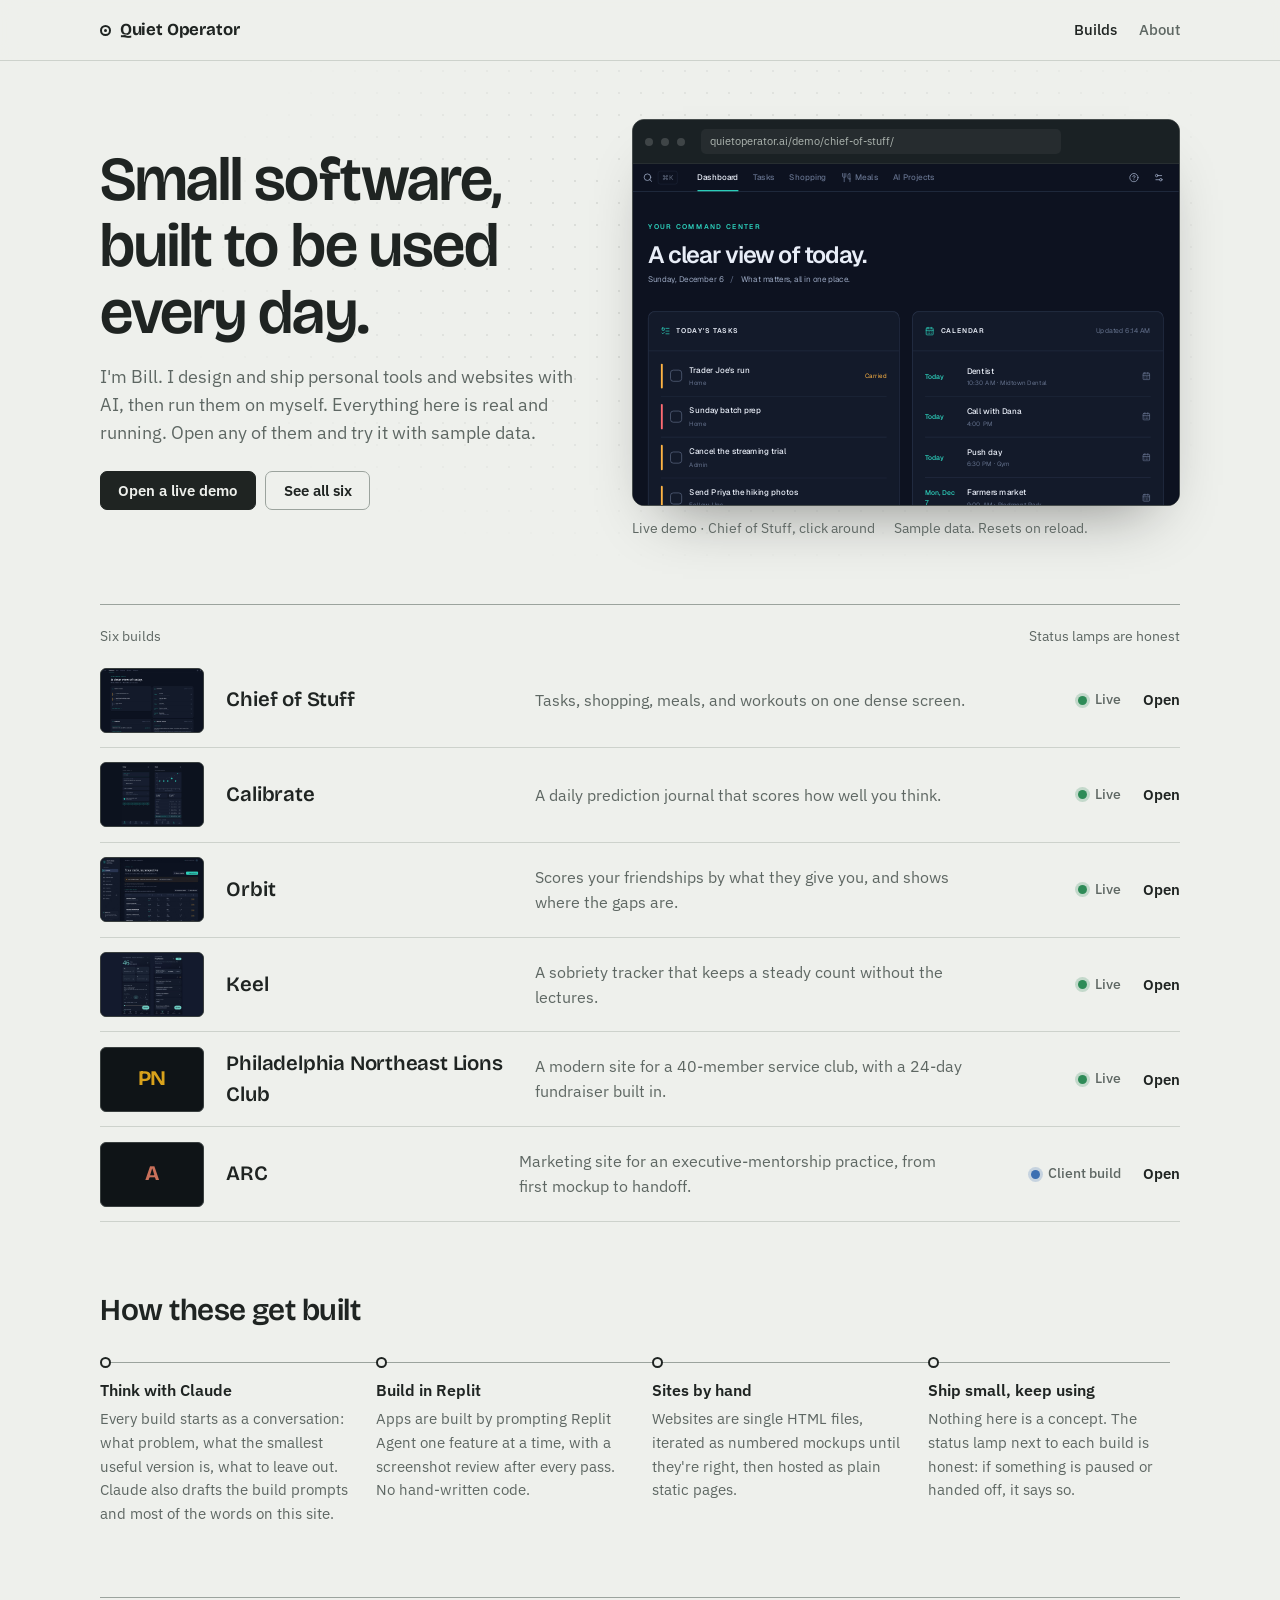
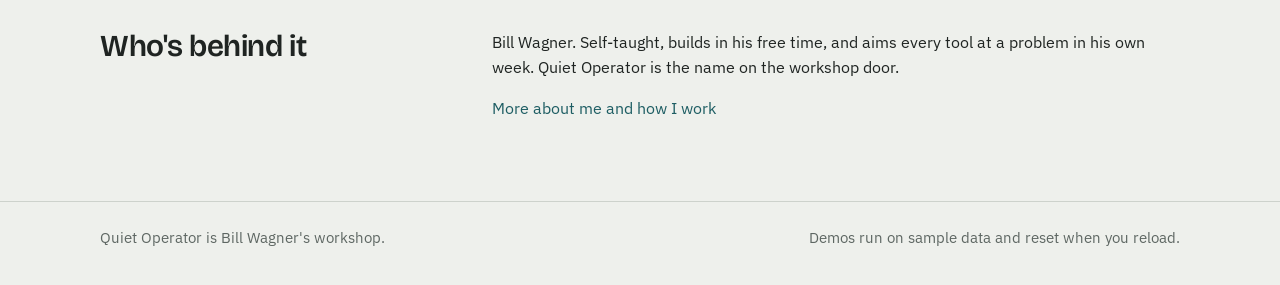
==== index.html @ 2de98c4b "Add files via upload" ====
<!DOCTYPE html>
<html lang="en">
<head>
<meta charset="utf-8">
<meta name="viewport" content="width=device-width, initial-scale=1, viewport-fit=cover">
<title>Quiet Operator</title>
<meta name="description" content="Quiet Operator is Bill Wagner's workshop: small software built with AI, running every day, open to try with sample data.">
<link rel="preconnect" href="https://fonts.googleapis.com">
<link rel="preconnect" href="https://fonts.gstatic.com" crossorigin>
<link href="https://fonts.googleapis.com/css2?family=Bricolage+Grotesque:opsz,wght@12..96,400;12..96,500;12..96,600;12..96,700&family=IBM+Plex+Sans:ital,wght@0,400;0,500;0,600;1,400&display=swap" rel="stylesheet">
<style>
  /* ---------- tokens ---------- */
  :root {
    --bg: #EEF0EC; --surface: #F8F9F7; --surface-2: #E4E7E2;
    --ink: #1F2422; --muted: #5E6763; --line: #CDD2CC; --line-strong: #9BA39D;
    --accent: #1D5D63; --accent-ink: #F2F7F7;
    --lamp-live: #2E8B57; --lamp-client: #3C6FB1; --lamp-paused: #C98A12;
    --frame: #0F1417; --frame-bar: #1A2124; --frame-ink: #AEB6B1;
    --grid: rgba(31, 36, 34, .09);
    --focus: #1D5D63;
    --display: "Bricolage Grotesque", "Avenir Next", "Helvetica Neue", Arial, sans-serif;
    --body: "IBM Plex Sans", "Segoe UI", Roboto, "Helvetica Neue", Arial, sans-serif;
    box-sizing: border-box;
    padding-top: env(safe-area-inset-top, 0px);
    padding-bottom: env(safe-area-inset-bottom, 0px);
  }
  @media (prefers-color-scheme: dark) {
    :root:not([data-theme="light"]) {
      --bg: #15181A; --surface: #1C2023; --surface-2: #242A2D;
      --ink: #E8EAE6; --muted: #9AA39E; --line: #2E3539; --line-strong: #4A5358;
      --accent: #7CC4C9; --accent-ink: #0F1D1F;
      --lamp-live: #4DBF7D; --lamp-client: #6E9FE0; --lamp-paused: #E0A52E;
      --frame: #0B0E10; --frame-bar: #161B1E; --frame-ink: #8F9994;
      --grid: rgba(232, 234, 230, .07);
      --focus: #7CC4C9;
    }
  }
  :root[data-theme="dark"] {
    --bg: #15181A; --surface: #1C2023; --surface-2: #242A2D;
    --ink: #E8EAE6; --muted: #9AA39E; --line: #2E3539; --line-strong: #4A5358;
    --accent: #7CC4C9; --accent-ink: #0F1D1F;
    --lamp-live: #4DBF7D; --lamp-client: #6E9FE0; --lamp-paused: #E0A52E;
    --frame: #0B0E10; --frame-bar: #161B1E; --frame-ink: #8F9994;
    --grid: rgba(232, 234, 230, .07);
    --focus: #7CC4C9;
  }
  html { scroll-padding-top: calc(env(safe-area-inset-top, 0px) + 72px); scroll-behavior: smooth; overflow-x: clip; }
  *, *::before, *::after { box-sizing: inherit; }
  html, body { margin: 0; }
  body { background: var(--bg); color: var(--ink); font-family: var(--body); font-size: 16px; line-height: 1.55; -webkit-font-smoothing: antialiased; text-rendering: optimizeLegibility; }
  img { max-width: 100%; height: auto; display: block; }
  a { color: var(--accent); text-decoration: none; text-underline-offset: 3px; }
  a:hover { text-decoration: underline; }
  :focus-visible { outline: 2px solid var(--focus); outline-offset: 3px; border-radius: 3px; }

  h1, h2, h3 { font-family: var(--display); font-weight: 600; letter-spacing: -0.015em; line-height: 1.06; margin: 0; }
  h1 { font-size: clamp(2.2rem, 5.4vw, 3.9rem); font-variation-settings: "opsz" 96; }
  h2 { font-size: clamp(1.45rem, 2.6vw, 1.9rem); font-variation-settings: "opsz" 48; }
  h3 { font-size: 1.1rem; line-height: 1.25; }
  p { margin: 0 0 1em; max-width: 66ch; }
  p:last-child { margin-bottom: 0; }

  /* ---------- motion: one page-load reveal, nothing else unprompted ---------- */
  @keyframes rise { from { opacity: 0; transform: translateY(12px); } to { opacity: 1; transform: none; } }
  .reveal { opacity: 0; animation: rise .55s cubic-bezier(.2,.7,.2,1) forwards; animation-delay: calc(var(--i, 0) * 70ms); }
  @keyframes lamp { 0%, 100% { box-shadow: 0 0 0 3px color-mix(in srgb, var(--lamp-live) 22%, transparent); } 50% { box-shadow: 0 0 0 5px color-mix(in srgb, var(--lamp-live) 10%, transparent); } }
  @media (prefers-reduced-motion: reduce) {
    *, *::before, *::after { transition: none !important; animation: none !important; }
    .reveal { opacity: 1; }
    html { scroll-behavior: auto; }
  }

  /* ---------- shell ---------- */
  .wrap { width: min(1080px, calc(100% - 2.5rem)); margin: 0 auto; }
  .top { position: sticky; top: env(safe-area-inset-top, 0px); z-index: 10; background: color-mix(in srgb, var(--bg) 86%, transparent); backdrop-filter: blur(10px); -webkit-backdrop-filter: blur(10px); border-bottom: 1px solid var(--line); }
  .top .wrap { display: flex; align-items: center; justify-content: space-between; height: 60px; }
  .brand { font-family: var(--display); font-weight: 700; font-size: 1.05rem; color: var(--ink); letter-spacing: -0.01em; display: inline-flex; align-items: center; gap: .55rem; }
  .brand:hover { text-decoration: none; }
  .brand .mark { width: 11px; height: 11px; border: 2px solid var(--ink); border-radius: 50%; position: relative; }
  .brand .mark::after { content: ""; position: absolute; inset: 2px; background: var(--ink); border-radius: 50%; }
  .nav { display: flex; gap: 1.4rem; }
  .nav a { color: var(--muted); font-weight: 500; font-size: .95rem; }
  .nav a.on, .nav a:hover { color: var(--ink); text-decoration: none; }
  main { padding: 0 0 5rem; }
  footer { border-top: 1px solid var(--line); padding: 1.6rem 0 2.2rem; color: var(--muted); font-size: .92rem; }
  footer .wrap { display: flex; flex-wrap: wrap; gap: .8rem 2rem; justify-content: space-between; }

  /* ---------- lamps, buttons, chips ---------- */
  .lamp { display: inline-flex; align-items: center; gap: .45rem; font-size: .88rem; color: var(--muted); font-weight: 500; white-space: nowrap; }
  .lamp::before { content: ""; width: 9px; height: 9px; border-radius: 50%; background: var(--lamp-live); box-shadow: 0 0 0 3px color-mix(in srgb, var(--lamp-live) 22%, transparent); animation: lamp 3.2s ease-in-out infinite; }
  .lamp.client::before { background: var(--lamp-client); box-shadow: 0 0 0 3px color-mix(in srgb, var(--lamp-client) 22%, transparent); animation: none; }
  .lamp.paused::before { background: var(--lamp-paused); box-shadow: 0 0 0 3px color-mix(in srgb, var(--lamp-paused) 22%, transparent); animation: none; }
  .btn { display: inline-flex; align-items: center; gap: .5rem; padding: .7rem 1.1rem; border-radius: 7px; border: 1px solid var(--ink); background: var(--ink); color: var(--bg); font-weight: 600; font-size: .95rem; line-height: 1; cursor: pointer; font-family: var(--body); transition: background .15s, border-color .15s, transform .15s; }
  .btn:hover { text-decoration: none; background: var(--accent); border-color: var(--accent); color: var(--accent-ink); }
  .btn:active { transform: translateY(1px); }
  .btn.ghost { background: transparent; color: var(--ink); border-color: var(--line-strong); }
  .btn.ghost:hover { background: var(--surface-2); color: var(--ink); border-color: var(--ink); }
  .btn.soon { background: transparent; color: var(--muted); border-style: dashed; border-color: var(--line-strong); cursor: default; }
  .btn.soon:hover { background: transparent; color: var(--muted); border-color: var(--line-strong); }
  .chips { display: flex; flex-wrap: wrap; gap: .4rem; }
  .chip { font-size: .8rem; color: var(--muted); border: 1px solid var(--line); border-radius: 999px; padding: .18rem .6rem; background: var(--surface); }

  /* ---------- device frame (browser window) ---------- */
  .device { background: var(--frame); border-radius: 12px; border: 1px solid color-mix(in srgb, var(--frame) 60%, var(--line-strong)); box-shadow: 0 30px 60px -30px rgba(0,0,0,.45), 0 1px 0 rgba(255,255,255,.04) inset; overflow: hidden; display: grid; grid-template-rows: auto 1fr; }
  .device .bar { display: flex; align-items: center; gap: 8px; padding: 9px 12px; background: var(--frame-bar); border-bottom: 1px solid rgba(255,255,255,.06); }
  .device .bar i { width: 8px; height: 8px; border-radius: 50%; background: rgba(255,255,255,.16); }
  .device .bar .url { margin-left: 8px; flex: 1; max-width: 360px; font-size: 11px; color: var(--frame-ink); background: rgba(255,255,255,.05); border-radius: 5px; padding: 4px 9px; white-space: nowrap; overflow: hidden; text-overflow: ellipsis; }
  .device .screen { position: relative; aspect-ratio: 16 / 10; background: #0D1220; overflow: hidden; }
  .device .screen img { position: absolute; inset: 0; width: 100%; height: 100%; object-fit: cover; object-position: top left; opacity: 0; transition: opacity .6s ease; }
  .device .screen img.on { opacity: 1; }
  .device .screen iframe { position: absolute; top: 0; left: 0; width: 161.3%; height: 161.3%; border: 0; transform: scale(.62); transform-origin: 0 0; background: #0D1220; }
  .device .screen .tile { position: absolute; inset: 0; display: grid; place-items: center; color: var(--frame-ink); }
  .device .screen .tile b { font-family: var(--display); font-size: clamp(2rem, 6vw, 4rem); font-weight: 700; letter-spacing: -0.03em; color: var(--tile, #2DD4BF); }

  /* ---------- home: hero ---------- */
  .hero { position: relative; padding: 3.6rem 0 2.6rem; display: grid; grid-template-columns: minmax(0, 1fr) minmax(0, 1.15fr); gap: 2.4rem 3.5rem; align-items: center; }
  .hero::before { content: ""; position: absolute; inset: -1px -1.25rem 0; z-index: -1; pointer-events: none;
    background-image: radial-gradient(var(--grid) 1px, transparent 1.2px); background-size: 22px 22px;
    -webkit-mask-image: radial-gradient(ellipse 70% 80% at 60% 40%, #000 30%, transparent 75%); mask-image: radial-gradient(ellipse 70% 80% at 60% 40%, #000 30%, transparent 75%); }
  .hero h1 { max-width: 13ch; }
  .hero .lede { font-size: 1.12rem; color: var(--muted); max-width: 46ch; margin: 1.1rem 0 1.5rem; }
  .hero .cta { display: flex; gap: .6rem; flex-wrap: wrap; }
  .hero .cap { margin-top: .75rem; font-size: .85rem; color: var(--muted); display: flex; gap: .5rem 1.2rem; flex-wrap: wrap; align-items: center; }
  .hero .cap .dots { display: inline-flex; gap: 5px; }
  .hero .cap .dots i { width: 6px; height: 6px; border-radius: 50%; background: var(--line-strong); cursor: pointer; }
  .hero .cap .dots i.on { background: var(--ink); }
  @media (max-width: 860px) { .hero { grid-template-columns: 1fr; padding-top: 2.4rem; } .hero h1 { max-width: 16ch; } }

  /* ---------- home: status board ---------- */
  .board { border-top: 1px solid var(--line-strong); margin-top: 1.5rem; }
  .board-head { display: flex; justify-content: space-between; align-items: baseline; padding: 1.2rem 0 .4rem; color: var(--muted); font-size: .9rem; }
  .row { display: grid; grid-template-columns: 104px 1.1fr 2fr auto auto; gap: 1.4rem; align-items: center; padding: .9rem 0; border-bottom: 1px solid var(--line); color: inherit; position: relative; transition: background .15s; }
  .row::before { content: ""; position: absolute; inset: 0 -1.2rem; background: var(--surface); opacity: 0; border-radius: 10px; z-index: -1; transition: opacity .15s; }
  .row:hover { text-decoration: none; }
  .row:hover::before { opacity: 1; }
  .thumb { width: 104px; aspect-ratio: 16 / 10; border-radius: 6px; overflow: hidden; background: var(--frame); border: 1px solid color-mix(in srgb, var(--frame) 70%, var(--line-strong)); display: grid; place-items: center; transition: transform .2s; }
  .row:hover .thumb { transform: translateY(-1px) scale(1.03); }
  .thumb img { width: 100%; height: 100%; object-fit: cover; object-position: top left; }
  .thumb b { font-family: var(--display); font-size: 1.3rem; font-weight: 700; letter-spacing: -0.03em; color: var(--tile, #2DD4BF); }
  .row .name { font-family: var(--display); font-weight: 600; font-size: 1.28rem; letter-spacing: -0.01em; display: flex; align-items: baseline; gap: .6rem; flex-wrap: wrap; }
  .row .name small { font-family: var(--body); font-weight: 400; font-size: .82rem; color: var(--muted); letter-spacing: 0; }
  .row .job { color: var(--muted); font-size: 1rem; max-width: 44ch; }
  .row .open { font-weight: 600; color: var(--ink); font-size: .95rem; transition: transform .15s; }
  .row:hover .open { color: var(--accent); transform: translateX(2px); }
  @media (max-width: 760px) {
    .row { grid-template-columns: 84px 1fr auto; grid-template-areas: "thumb name lamp" "thumb job job"; gap: .25rem 1rem; align-items: start; }
    .thumb { grid-area: thumb; width: 84px; margin-top: .2rem; }
    .row .name { grid-area: name; font-size: 1.15rem; }
    .row .job { grid-area: job; font-size: .93rem; }
    .row .lamp { grid-area: lamp; }
    .row .open { display: none; }
  }

  /* ---------- home: pipeline ---------- */
  .how { margin-top: 4.5rem; }
  .how h2 { max-width: 14ch; margin-bottom: 1.6rem; }
  .pipe { display: grid; grid-template-columns: repeat(4, 1fr); gap: 1.5rem; position: relative; counter-reset: step; }
  .pipe::before { content: ""; position: absolute; left: 10px; right: 10px; top: 10px; height: 1px; background: var(--line-strong); }
  .pipe > div { position: relative; padding-top: 1.6rem; }
  .pipe > div::before { content: ""; position: absolute; left: 0; top: 5px; width: 11px; height: 11px; border-radius: 50%; background: var(--bg); border: 2px solid var(--ink); }
  .pipe dt { font-weight: 600; font-size: 1.02rem; margin-bottom: .3rem; }
  .pipe dd { margin: 0; color: var(--muted); font-size: .95rem; max-width: 32ch; }
  @media (max-width: 760px) { .pipe { grid-template-columns: 1fr; gap: 1.1rem; } .pipe::before { left: 5px; right: auto; top: 10px; bottom: 10px; width: 1px; height: auto; } .pipe > div { padding-top: 0; padding-left: 1.6rem; } .pipe > div::before { top: 6px; } }

  .about-teaser { margin-top: 4.5rem; padding-top: 2rem; border-top: 1px solid var(--line-strong); display: grid; grid-template-columns: 1fr 2fr; gap: 1rem 3rem; }
  @media (max-width: 760px) { .about-teaser { grid-template-columns: 1fr; } }

  /* ---------- build page ---------- */
  .page { padding-top: 2.6rem; }
  .crumb { font-size: .92rem; color: var(--muted); margin-bottom: 1.6rem; display: inline-block; }
  .crumb:hover { color: var(--ink); }
  .bhead { display: grid; grid-template-columns: 1fr auto; gap: 1.2rem 2rem; align-items: end; padding-bottom: 1.8rem; }
  .bhead h1 { display: flex; align-items: baseline; gap: .8rem; flex-wrap: wrap; }
  .bhead h1 small { font-family: var(--body); font-weight: 400; font-size: .95rem; color: var(--muted); letter-spacing: 0; line-height: 1.3; }
  .bhead .one { font-size: 1.22rem; color: var(--muted); margin: .7rem 0 1rem; max-width: 48ch; }
  .bhead .meta { display: grid; gap: .7rem; justify-items: start; }
  .bhead .actions { display: flex; gap: .6rem; flex-wrap: wrap; align-items: center; }
  .bhead .note { font-size: .82rem; color: var(--muted); }
  @media (max-width: 760px) { .bhead { grid-template-columns: 1fr; } }
  .heroshot { margin-bottom: 1rem; }

  .sec { padding: 2.6rem 0; border-top: 1px solid var(--line); display: grid; grid-template-columns: 1fr 2.4fr; gap: .8rem 3rem; }
  .sec > h2 { max-width: 14ch; }
  .sec .body { font-size: 1.05rem; }
  .sec.wide { grid-template-columns: 1fr; gap: 1.4rem; }
  @media (max-width: 760px) { .sec { grid-template-columns: 1fr; } }

  /* scroll story: steps on the left, one sticky frame on the right */
  .story { display: grid; grid-template-columns: 1fr 1.6fr; gap: 2rem 3rem; align-items: start; }
  .steps { display: grid; }
  .step { padding: 1.4rem 0; border-top: 1px solid var(--line); opacity: .5; transition: opacity .35s; cursor: default; }
  .step:first-child { border-top: 0; }
  .step.on { opacity: 1; }
  .step h3 { margin-bottom: .35rem; }
  .step p { color: var(--muted); }
  .step .mshot { display: none; margin-top: 1rem; }
  .stage { position: sticky; top: calc(env(safe-area-inset-top, 0px) + 84px); }
  .stage .device .screen { aspect-ratio: 16 / 10; }
  .stage .label { margin-top: .6rem; font-size: .85rem; color: var(--muted); min-height: 1.3em; }
  .mini { background: var(--frame); border-radius: 10px; overflow: hidden; aspect-ratio: 16 / 10; border: 1px solid color-mix(in srgb, var(--frame) 70%, var(--line-strong)); display: grid; place-items: center; color: var(--frame-ink); font-size: .85rem; }
  .mini img { width: 100%; height: 100%; object-fit: cover; object-position: top left; }
  @media (max-width: 900px) {
    .story { grid-template-columns: 1fr; }
    .stage { display: none; }
    .step { opacity: 1; }
    .step .mshot { display: block; }
  }

  .week { font-family: var(--display); font-weight: 500; font-size: clamp(1.15rem, 2vw, 1.4rem); line-height: 1.38; letter-spacing: -0.01em; max-width: 40ch; font-variation-settings: "opsz" 24; }
  details { border-top: 1px solid var(--line); border-bottom: 1px solid var(--line); padding: .3rem 0; }
  details summary { cursor: pointer; font-weight: 600; padding: .8rem 0; list-style: none; display: flex; justify-content: space-between; align-items: center; }
  details summary::-webkit-details-marker { display: none; }
  details summary::after { content: "+"; font-family: var(--display); font-size: 1.3rem; color: var(--muted); }
  details[open] summary::after { content: "–"; }
  details .inner { padding: 0 0 1.2rem; color: var(--muted); }
  details .inner p { max-width: 70ch; }

  .pager { display: flex; justify-content: space-between; gap: 1rem; padding-top: 2rem; border-top: 1px solid var(--line); margin-top: 1rem; }
  .pager a { color: var(--ink); font-weight: 600; }
  .pager a span { display: block; font-weight: 400; color: var(--muted); font-size: .85rem; }
  .pager .next { text-align: right; }

  /* ---------- about ---------- */
  .about { display: grid; grid-template-columns: 1fr 2fr; gap: 1rem 3rem; }
  .about .body { font-size: 1.08rem; }
  .about .tools { margin-top: 2rem; padding-top: 1.4rem; border-top: 1px solid var(--line); }
  .about .tools h3 { margin-top: 1.4rem; margin-bottom: .4rem; }
  .about .tools h3:first-child { margin-top: 0; }
  @media (max-width: 760px) { .about { grid-template-columns: 1fr; } }
  .placeholder { background: var(--surface-2); border: 1px dashed var(--line-strong); border-radius: 6px; padding: .2rem .5rem; color: var(--muted); font-size: .9rem; }
</style>
</head>
<body>
<header class="top">
  <div class="wrap">
    <a class="brand" href="#/"><span class="mark" aria-hidden="true"></span>Quiet Operator</a>
    <nav class="nav" aria-label="Site">
      <a href="#/" data-nav="home">Builds</a>
      <a href="#/about" data-nav="about">About</a>
    </nav>
  </div>
</header>

<main id="app" class="wrap" aria-live="polite"></main>

<footer>
  <div class="wrap">
    <span>Quiet Operator is Bill Wagner's workshop.</span>
    <span>Demos run on sample data and reset when you reload.</span>
  </div>
</footer>

<script>
/* =====================================================================
   CONTENT — edit this block to change anything on the site.
   Each build: slug, name, (subtitle), status (live | client | paused), tile color,
   one-liner, stack chips, how it was built, demo/live links, hero screenshot,
   why, features [title, description, caption, screenshot], week narrative, hood.
   ===================================================================== */
const SITE = {
  headline: "Small software, built to be used every day.",
  lede: "I'm Bill. I design and ship personal tools and websites with AI, then run them on myself. Everything here is real and running. Open any of them and try it with sample data.",
  heroDemo: { slug: "chief-of-stuff", url: "demo/chief-of-stuff/", label: "Live demo · Chief of Stuff",
    shots: ["img/chief-of-stuff/dashboard.jpg", "img/chief-of-stuff/week.jpg", "img/chief-of-stuff/meals-week.jpg", "img/chief-of-stuff/shopping.jpg"] },
};

const HOW = [
  ["Think with Claude", "Every build starts as a conversation: what problem, what the smallest useful version is, what to leave out. Claude also drafts the build prompts and most of the words on this site."],
  ["Build in Replit", "Apps are built by prompting Replit Agent one feature at a time, with a screenshot review after every pass. No hand-written code."],
  ["Sites by hand", "Websites are single HTML files, iterated as numbered mockups until they're right, then hosted as plain static pages."],
  ["Ship small, keep using", "Nothing here is a concept. The status lamp next to each build is honest: if something is paused or handed off, it says so."],
];

const BUILDS = [
  {
    slug: "chief-of-stuff", name: "Chief of Stuff", status: "live", tile: "#2DD4BF",
    one: "Tasks, shopping, meals, and workouts on one dense screen.",
    stack: ["React + Vite", "Express", "Replit", "Postgres", "Installed PWA"],
    builtWith: "Replit Agent and Claude",
    demo: "demo/chief-of-stuff/", demoPreview: "https://claude.ai/artifact/Key4ocAfdXskRye5et5ehi", live: null,
    hero: "img/chief-of-stuff/dashboard.jpg",
    why: "I had tasks in one app, groceries in another, meal plans in a notes file, and a workout schedule in my head. None of them talked to each other, and all of them wanted to look nice instead of fitting on one screen. Chief of Stuff is the opposite: one compact, dark board that holds the whole week, built for a phone in a grocery aisle as much as for a desk.",
    features: [
      ["Board, Week, Today", "Every task lives on a kanban with four statuses and five fixed lanes: Cleaning, Home, Household Projects, Admin, and Follow-ups. Schedule a task onto a day and it appears in the Week and Today views; priority is a thin colored stripe, not a badge.", "Week view with scheduled tasks", "img/chief-of-stuff/week.jpg"],
      ["Shopping that remembers", "Provisions is a standing list per store. Checking an item off parks it in a library for one-tap reactivation instead of deleting it. Buy List and Considering hold everything else, and Shop mode is the big-tap in-store view.", "Shopping and Shop mode on a phone", "img/chief-of-stuff/mobile-shop-mode.jpg"],
      ["Meals", "A recipe library, a seven-day grid where a slot can hold a main and sides, Sunday batch-prep sequencing, rough macros per day, and a shopping list that sends straight into Buy List.", "Next week's meal grid", "img/chief-of-stuff/meals-week.jpg"],
      ["Workouts on the week", "Workout templates sit in a collapsible row inside the Week view. Drag one onto a day and the change pushes to the calendar.", "Workouts row in Week view", "img/chief-of-stuff/workouts.jpg"],
      ["Dashboard", "The landing screen: today's tasks, tonight's meal, calendar, news briefs, and learning items, fed by an always-on assistant through the API.", "Dashboard", "img/chief-of-stuff/dashboard.jpg"],
      ["Works offline, lives on the home screen", "Installed as a PWA. Snapshots and a mutation queue mean it keeps working in a store with no signal and syncs when it's back.", "Dashboard and Today on an iPhone", "img/chief-of-stuff/mobile-today.jpg"],
    ],
    week: "Sunday night I fill the meal grid and send the list to Buy List. Monday morning the Dashboard shows what's due, what's for dinner, and what the assistant pulled from my calendar. Through the week I work from Today, drag the odd task to another day, and check off groceries in Shop mode. Saturday I clear the board.",
    hood: "A pnpm workspace with a React and Vite frontend, an Express API, Replit key-value storage for tasks and shopping, and Postgres for meals. The browser never holds an API key; the always-on assistant that feeds the Dashboard uses a server-side key instead. Nearly every line was produced by prompting Replit Agent, with Claude used to think through each feature and write the prompt first. The demo on this site is the real production build with its API calls answered from sample data in the browser.",
  },
  {
    slug: "calibrate", name: "Calibrate", status: "live", tile: "#E0A52E",
    one: "A daily prediction journal that scores how well you think.",
    stack: ["Replit", "Installed PWA"], builtWith: "Replit Agent and Claude", demo: "demo/calibrate/", demoPreview: "https://claude.ai/artifact/Hg8SxWRX22yjt3MsbJjXZ1", live: null, hero: "img/calibrate/hero.jpg",
    why: "I wanted to get better at thinking, not just at knowing things. The only honest way to measure that is to write predictions down with a confidence number, score them when they resolve, and look at the pattern over months. Calibrate turns that into a two-minute daily habit.",
    features: [
      ["Log a prediction", "Write the call, attach a confidence percentage, and set when it resolves. A client meeting, a decision, a deadline, a hunch.", "New prediction entry", "img/calibrate/log.jpg"],
      ["Score it later", "When a prediction resolves, mark it right or wrong. Calibrate keeps the ledger so you don't have to remember.", "Resolving a prediction", "img/calibrate/score.jpg"],
      ["See your calibration", "Over time the chart shows whether your 80% calls land about 80% of the time, or whether you run hot or cautious.", "Calibration chart", "img/calibrate/stats.jpg"],
      ["Frameworks in your pocket", "A short kit of thinking frameworks for structuring a problem before you commit to an answer.", "Frameworks list", "img/calibrate/playbook.jpg"],
    ],
    week: "Each morning I log one or two predictions about the day. Evenings I resolve whatever closed. On Sunday I look at the calibration chart and notice which kinds of calls I keep getting wrong.",
    hood: "A single-user web app built in Replit and installed to the iPhone home screen from Safari. It's the measurement half of a 12-week plan to improve how I assess problems and respond in conversation; the frameworks live alongside the journal so the two reinforce each other.",
  },
  {
    slug: "orbit", name: "Orbit", status: "live", tile: "#9B8CF5",
    one: "Scores your friendships by what they give you, and shows where the gaps are.",
    stack: ["Replit", "Hosted with login"], builtWith: "Replit Agent and Claude", demo: "demo/orbit/", demoPreview: "https://claude.ai/artifact/Jr34dbVL7TZVdYctjFjzz7", live: null, hero: "img/orbit/hero.jpg",
    why: "Most people grade friendships by closeness. I wanted to grade them by what they actually cover: who's there for fun, who's there when things are hard, who pushes me to grow. Scoring by category makes it obvious where life is well covered and where it's thin, which is a much more useful thing to know than who I text most.",
    features: [
      ["Score each friend across eight categories", "Fun and play, adventure, emotional support, being known, growth, everyday companionship, practical reliability, and one more lens: how at ease you are around them without drinking. Each friend gets a 0 to 3 score in each.", "Scoring a friend", "img/orbit/score.jpg"],
      ["See the gaps", "Totals by category, not by person. It's the difference between \"I have good friends\" and \"nobody in my life covers adventure right now.\"", "Category totals", "img/orbit/gaps.jpg"],
      ["Log touchpoints", "After time with a friend, note three things: did you look forward to it, did you feel like yourself, did you leave with more energy. Patterns show up fast.", "Touchpoint journal", "img/orbit/touchpoints.jpg"],
      ["Synced between phone and desktop", "Hosted with a login so entries made on the phone after dinner show up on the laptop on Sunday.", "Snapshots saved to your account", "img/orbit/snapshots.jpg"],
    ],
    week: "After a dinner I log the touchpoint in thirty seconds. Once a month I look at the category totals and notice, say, that adventure is covered by one person and growth by no one. That tells me who to call, and who I've been meaning to meet.",
    hood: "Built in Replit with Claude, hosted with a login so data persists across devices. The scoring framework came first, as a document; the app came second, once the framework proved useful on paper.",
  },
  {
    slug: "keel", name: "Keel", status: "live", tile: "#5CA8D9",
    one: "A sobriety tracker that keeps a steady count without the lectures.",
    stack: ["Replit", "Installed PWA", "Standalone and private"], builtWith: "Replit Agent and Claude", demo: "demo/keel/", demoPreview: "https://claude.ai/artifact/1GB9YhA9tpAE6TmC5Phqjr", live: null, hero: "img/keel/hero.jpg",
    why: "A keel steadies a boat without steering it. Most sobriety apps are either a bare day counter or a social feed. Keel is a quiet dashboard: honest numbers, milestones grounded in established research, and no lecture when a day resets. It's built for someone who likes a tool and some data to see what they've done and what's next.",
    features: [
      ["Current run and all-time total", "A slip resets the day count but never erases the cumulative stats. Both numbers are always visible, because both are true.", "Home dashboard", "img/keel/run.jpg"],
      ["What's been accomplished, what's next", "Milestones based on established research into recovery timelines, so the next marker always has a reason behind it.", "Milestones", "img/keel/milestones.jpg"],
      ["Standalone by design", "No integrations with anything else. Keel doesn't talk to the task manager, the calendar, or an assistant. It's a separate, private place.", "Settings", "img/keel/standalone.jpg"],
      ["Ten-second check-in", "Lives on the home screen. Open it, log the day, close it.", "Daily check-in", "img/keel/checkin.jpg"],
    ],
    week: "The morning check-in takes ten seconds. The dashboard shows the current run, the all-time total, and the next milestone. On a hard day it's a place to look at the numbers instead of arguing with them.",
    hood: "A single-user web app built in Replit, installed as a PWA. The design decisions were made deliberately: a slip resets the streak but keeps cumulative statistics, and the app is intentionally not connected to any other tool in this collection. The demo uses invented sample data throughout.",
  },
  {
    slug: "lions", name: "Philadelphia Northeast Lions Club", status: "live", tile: "#D9A21B",
    one: "A modern site for a 40-member service club, with a 24-day fundraiser built in.",
    stack: ["Static HTML", "Single page", "Custom domain"], builtWith: "Claude, iterated as mockups", demo: null, live: "https://nephillylions.org", hero: null,
    why: "The club's site was a 2000s-era template: nested tables, bold text everywhere, nothing that worked on a phone. A family member asked for help. The redesign gives the club a real front door, and the advent-calendar section turns a paper raffle into something members and buyers can follow online in December.",
    features: [
      ["Everything a visitor needs on one page", "Who the club is, when and where it meets, the causes it supports, upcoming events, photos, and how to join. Guests are told to just show up.", "Home and meeting details"],
      ["Advent calendar fundraiser", "A 24-door grid that reveals one winning number a day from December 1 to 24, a how-it-works explainer, and a prizes-and-donors list.", "The 24-door grid"],
      ["Rules written in", "Calendars are sold in person for cash, check, or money order, with no online sales, because that's what the state's raffle rules allow. The site says so plainly.", "How it works"],
      ["Built for phones first", "Most visitors arrive from a Facebook post. The layout, type, and tap targets start from that.", "Mobile layout"],
    ],
    weekLabel: "How it gets used",
    week: "Members send prospective members to the site instead of a Facebook page. In December the club reveals one winner a day on the calendar grid, and buyers check their number from their phones.",
    hood: "One static HTML file with its own CSS and a little JavaScript for the calendar grid and filters. No framework, no build step, nothing to maintain. Designed as a series of numbered mockups reviewed with the club before it went live.",
  },
  {
    slug: "arc", name: "ARC", status: "client", tile: "#C9705A",
    one: "Marketing site for an executive-mentorship practice, from first mockup to handoff.",
    stack: ["Static HTML", "Nine views, one file", "Embedded images"], builtWith: "Claude, nine mockup rounds", demo: null, live: null, hero: null,
    why: "ARC pairs students, from middle school through college, with global executives as one-on-one mentors. The founder needed a site that explained a premium, high-touch service to parents without sounding like every other college counselor. We worked through nine complete, clickable mockups until the structure and the voice were right.",
    features: [
      ["A whole site in one file", "Home, who it's for, method, stories, mentors, getting started, insights, and the legal pages, all as views inside a single HTML file so each round could be reviewed as a working site rather than a picture.", "Home view"],
      ["The ARC framework, explorable", "The four-phase method, Discover, Strategize, Roadmap, Mentor and execute, laid out so a parent can click through what happens in each phase.", "Framework explorer"],
      ["Built around the student's stage", "Middle school, high school, college, and international students each get their own panel, because the pitch is different for each.", "Stage tabs"],
      ["A scorecard, not a sales pitch", "A side-by-side of what a standard counselor does and what ARC does, with a plain verdict at the bottom.", "Scorecard"],
      ["One way in", "A discovery-session form that asks for the child's story first, with the questions parents actually get asked.", "Discovery form"],
    ],
    weekLabel: "How it gets used",
    week: "Parents land from a referral, read the method, open the stage that matches their kid, and book a discovery session.",
    hood: "A single self-contained HTML file with no framework and all images embedded, so it can be hosted anywhere. Typography is a serif for the editorial voice paired with a geometric sans for structure. Every mockup round shipped as a complete file, which made review a matter of opening it rather than imagining it. The showcase copy has the inquiry form disabled.",
  },
];

/* ===================================================================== */

const app = document.getElementById("app");
const esc = (s) => String(s).replace(/[&<>"]/g, (c) => ({ "&": "&amp;", "<": "&lt;", ">": "&gt;", '"': "&quot;" }[c]));
const STATUS = { live: ["", "Live"], client: ["client", "Client build"], paused: ["paused", "Paused"] };
const PREVIEW = !!window.__PREVIEW__;
const initials = (name) => name.split(/\s+/).filter(Boolean).slice(0, 2).map((w) => w[0]).join("").toUpperCase();
let cleanup = [];

function lamp(status) { const [cls, label] = STATUS[status] || STATUS.live; return `<span class="lamp ${cls}">${label}</span>`; }
function thumb(b) {
  if (b.hero) return `<span class="thumb"><img src="${esc(b.hero)}" alt="" loading="lazy"></span>`;
  return `<span class="thumb" style="--tile:${esc(b.tile || "#2DD4BF")}"><b>${esc(initials(b.name))}</b></span>`;
}
function deviceBar(url) { return `<div class="bar"><i></i><i></i><i></i><span class="url">${esc(url)}</span></div>`; }

function renderHome() {
  document.title = "Quiet Operator";
  const d = SITE.heroDemo;
  const useFrame = !PREVIEW && window.matchMedia("(min-width: 861px)").matches;
  const screen = useFrame
    ? `<iframe src="${esc(d.url)}" title="${esc(d.label)}" loading="lazy"></iframe>`
    : d.shots.map((s, i) => `<img src="${esc(s)}" alt="" class="${i === 0 ? "on" : ""}" data-i="${i}">`).join("");
  const rows = BUILDS.map((b, i) => `
    <a class="row reveal" style="--i:${i + 4}" href="#/builds/${b.slug}">
      ${thumb(b)}
      <span class="name">${esc(b.name)}${b.subtitle ? `<small>${esc(b.subtitle)}</small>` : ""}</span>
      <span class="job">${esc(b.one)}</span>
      ${lamp(b.status)}
      <span class="open">Open</span>
    </a>`).join("");
  const how = HOW.map(([t, c]) => `<div><dt>${esc(t)}</dt><dd>${esc(c)}</dd></div>`).join("");
  app.innerHTML = `
    <section class="hero">
      <div>
        <h1 class="reveal" style="--i:0">${esc(SITE.headline)}</h1>
        <p class="lede reveal" style="--i:1">${esc(SITE.lede)}</p>
        <div class="cta reveal" style="--i:2">
          ${PREVIEW ? `<a class="btn" href="${esc(BUILDS.find((x) => x.slug === d.slug).demoPreview)}" target="_blank" rel="noopener">Open a live demo</a>` : `<a class="btn" href="${esc(d.url)}">Open a live demo</a>`}
          <a class="btn ghost" href="#builds">See all six</a>
        </div>
      </div>
      <div class="reveal" style="--i:2">
        <div class="device" id="hero-device">
          ${deviceBar("quietoperator.ai/" + d.url)}
          <div class="screen">${screen}</div>
        </div>
        <div class="cap">
          <span>${esc(d.label)}${useFrame ? ", click around" : ""}</span>
          ${useFrame ? "" : `<span class="dots" id="hero-dots">${d.shots.map((_, i) => `<i class="${i === 0 ? "on" : ""}" data-i="${i}" role="button" aria-label="Screenshot ${i + 1}"></i>`).join("")}</span>`}
          <span>Sample data. Resets on reload.</span>
        </div>
      </div>
    </section>
    <section class="board" id="builds" aria-label="Builds">
      <div class="board-head reveal" style="--i:3"><span>Six builds</span><span>Status lamps are honest</span></div>
      ${rows}
    </section>
    <section class="how reveal" style="--i:10">
      <h2>How these get built</h2>
      <dl class="pipe">${how}</dl>
    </section>
    <section class="about-teaser reveal" style="--i:11">
      <h2>Who's behind it</h2>
      <div>
        <p>Bill Wagner. Self-taught, builds in his free time, and aims every tool at a problem in his own week. Quiet Operator is the name on the workshop door.</p>
        <p><a href="#/about">More about me and how I work</a></p>
      </div>
    </section>`;
  window.scrollTo(0, 0);
  if (!useFrame) {
    const imgs = [...app.querySelectorAll("#hero-device img")];
    const dots = [...app.querySelectorAll("#hero-dots i")];
    let cur = 0, timer = null;
    const show = (i) => { cur = i; imgs.forEach((im, k) => im.classList.toggle("on", k === i)); dots.forEach((dt, k) => dt.classList.toggle("on", k === i)); };
    const start = () => { stop(); if (!window.matchMedia("(prefers-reduced-motion: reduce)").matches) timer = setInterval(() => show((cur + 1) % imgs.length), 3800); };
    const stop = () => { if (timer) clearInterval(timer); timer = null; };
    dots.forEach((dt) => dt.addEventListener("click", () => { show(Number(dt.dataset.i)); start(); }));
    start(); cleanup.push(stop);
  }
}

function renderBuild(slug) {
  const i = BUILDS.findIndex((b) => b.slug === slug);
  if (i < 0) return renderNotFound();
  const b = BUILDS[i];
  const prev = BUILDS[(i - 1 + BUILDS.length) % BUILDS.length];
  const next = BUILDS[(i + 1) % BUILDS.length];
  document.title = `${b.name} — Quiet Operator`;

  const actions = [];
  if (b.demo && PREVIEW && b.demoPreview) actions.push(`<a class="btn" href="${esc(b.demoPreview)}" target="_blank" rel="noopener">Open the demo</a>`);
  else if (b.demo && PREVIEW) actions.push(`<span class="btn soon" aria-disabled="true" title="The demo runs once the site is deployed">Demo built, opens on the live site</span>`);
  else if (b.demo) actions.push(`<a class="btn" href="${esc(b.demo)}">Open the demo</a>`);
  else actions.push(`<span class="btn soon" aria-disabled="true">Demo in progress</span>`);
  if (b.live) actions.push(`<a class="btn ghost" href="${esc(b.live)}" target="_blank" rel="noopener">Visit the live site</a>`);
  const note = b.demo ? `<span class="note">Sample data. Resets when you reload.</span>` : "";

  const heroshot = b.hero
    ? `<div class="heroshot device reveal" style="--i:2">${deviceBar(b.demo ? "quietoperator.ai/" + b.demo : b.live ? b.live.replace(/^https?:\/\//, "") : b.name)}<div class="screen"><img src="${esc(b.hero)}" alt="${esc(b.name)}" class="on"></div></div>`
    : "";

  const steps = b.features.map(([t, d, cap, src], k) => `
    <div class="step${k === 0 ? " on" : ""}" data-k="${k}">
      <h3>${esc(t)}</h3><p>${esc(d)}</p>
      <div class="mshot mini">${src ? `<img src="${esc(src)}" alt="${esc(cap)}" loading="lazy">` : `<span>${esc(cap)}</span>`}</div>
    </div>`).join("");
  const stageShots = b.features.map(([t, d, cap, src], k) => src
    ? `<img src="${esc(src)}" alt="${esc(cap)}" class="${k === 0 ? "on" : ""}" data-k="${k}">`
    : `<div class="tile ${k === 0 ? "on" : ""}" data-k="${k}" style="--tile:${esc(b.tile || "#2DD4BF")};opacity:${k === 0 ? 1 : 0}"><b>${esc(initials(b.name))}</b></div>`).join("");

  app.innerHTML = `
    <div class="page">
    <a class="crumb reveal" style="--i:0" href="#/">All builds</a>
    <header class="bhead reveal" style="--i:1">
      <div>
        <h1>${esc(b.name)}${b.subtitle ? `<small>${esc(b.subtitle)}</small>` : ""}</h1>
        <p class="one">${esc(b.one)}</p>
        <div class="chips">${b.stack.map((s) => `<span class="chip">${esc(s)}</span>`).join("")}</div>
      </div>
      <div class="meta">
        ${lamp(b.status)}
        <div class="actions">${actions.join("")}</div>
        ${note}
        <span class="note">Built with ${esc(b.builtWith)}</span>
      </div>
    </header>
    ${heroshot}

    <section class="sec">
      <h2>Why I built it</h2>
      <div class="body"><p>${esc(b.why)}</p></div>
    </section>

    <section class="sec wide">
      <h2>What it does</h2>
      <div class="story">
        <div class="steps" id="steps">${steps}</div>
        <div class="stage">
          <div class="device"><div class="bar"><i></i><i></i><i></i><span class="url">${esc(b.name)}</span></div><div class="screen" id="stage-screen">${stageShots}</div></div>
          <div class="label" id="stage-label">${esc(b.features[0][2])}</div>
        </div>
      </div>
    </section>

    <section class="sec">
      <h2>${esc(b.weekLabel || "A week with it")}</h2>
      <p class="week">${esc(b.week)}</p>
    </section>

    <section class="sec">
      <h2>Under the hood</h2>
      <details>
        <summary>Stack, process, and what was hard</summary>
        <div class="inner"><p>${esc(b.hood)}</p></div>
      </details>
    </section>

    <nav class="pager" aria-label="Other builds">
      <a href="#/builds/${prev.slug}"><span>Previous</span>${esc(prev.name)}</a>
      <a class="next" href="#/builds/${next.slug}"><span>Next</span>${esc(next.name)}</a>
    </nav>
    </div>`;
  window.scrollTo(0, 0);

  // scroll story: the step nearest the middle of the viewport drives the sticky frame
  const stepEls = [...app.querySelectorAll("#steps .step")];
  const shots = [...app.querySelectorAll("#stage-screen > *")];
  const label = app.querySelector("#stage-label");
  const activate = (k) => {
    stepEls.forEach((s) => s.classList.toggle("on", Number(s.dataset.k) === k));
    shots.forEach((s) => { const on = Number(s.dataset.k) === k; s.classList.toggle("on", on); if (s.classList.contains("tile")) s.style.opacity = on ? 1 : 0; });
    label.textContent = b.features[k][2];
  };
  const onScroll = () => {
    const mid = window.innerHeight * 0.45;
    let best = 0, bestD = Infinity;
    stepEls.forEach((s) => { const r = s.getBoundingClientRect(); const c = r.top + r.height / 2; const dd = Math.abs(c - mid); if (dd < bestD) { bestD = dd; best = Number(s.dataset.k); } });
    activate(best);
  };
  window.addEventListener("scroll", onScroll, { passive: true });
  stepEls.forEach((s) => s.addEventListener("click", () => activate(Number(s.dataset.k))));
  cleanup.push(() => window.removeEventListener("scroll", onScroll));
}

function renderAbout() {
  document.title = "About — Quiet Operator";
  app.innerHTML = `
    <section class="about page">
      <h1 class="reveal" style="--i:0">About</h1>
      <div class="body reveal" style="--i:1">
        <p>I'm Bill Wagner. I build software in my free time, in Atlanta, and I'm not a professional developer.</p>
        <p>Everything on this site started as a small, specific annoyance: a grocery list that forgot what I always buy, a week that never got planned, a decision I kept making on a hunch instead of a number. Instead of hunting for an app, I describe the problem to an AI, argue with it about the smallest version worth building, and ship that. Then I use it every day until it's obviously right or obviously wrong. Either way I learn something, and either way my week gets a little better.</p>
        <p>Self-taught, in the honest sense: no bootcamp, no degree in this, just years of reading, breaking things, and learning to ask better questions. The tools have changed what self-taught can mean. What used to take a team now takes a clear head and a patient conversation.</p>
        <p>None of these are products. They're tools I rely on, which is the only test I care about. If one of them turns out to be useful to you, that's a bonus.</p>
        <div class="tools">
          <h3>How I work</h3>
          <p>Claude for thinking, writing, and prompts. Replit Agent for apps. Plain HTML for websites, iterated as numbered mockups. Static hosting for all of it. No hand-written code, and no feature that didn't start as a conversation about what problem it solves.</p>
          <h3>Get in touch</h3>
          <p><span class="placeholder">Contact link goes here</span></p>
        </div>
      </div>
    </section>`;
  window.scrollTo(0, 0);
}

function renderNotFound() {
  document.title = "Not found — Quiet Operator";
  app.innerHTML = `<div class="page"><h1>Nothing here.</h1><p style="margin-top:1rem"><a href="#/">Back to the builds</a></p></div>`;
}

function route() {
  cleanup.forEach((fn) => fn()); cleanup = [];
  const hash = location.hash.replace(/^#/, "") || "/";
  if (hash === "builds") { const el = document.getElementById("builds"); if (el) { el.scrollIntoView({ behavior: "smooth", block: "start" }); return; } }
  const parts = hash.split("/").filter(Boolean);
  let nav = "home";
  if (parts.length === 0) renderHome();
  else if (parts[0] === "builds" && parts[1]) renderBuild(parts[1]);
  else if (parts[0] === "about") { renderAbout(); nav = "about"; }
  else renderNotFound();
  document.querySelectorAll("[data-nav]").forEach((a) => a.classList.toggle("on", a.dataset.nav === nav));
}
window.addEventListener("hashchange", route);
route();
</script>
</body>
</html>
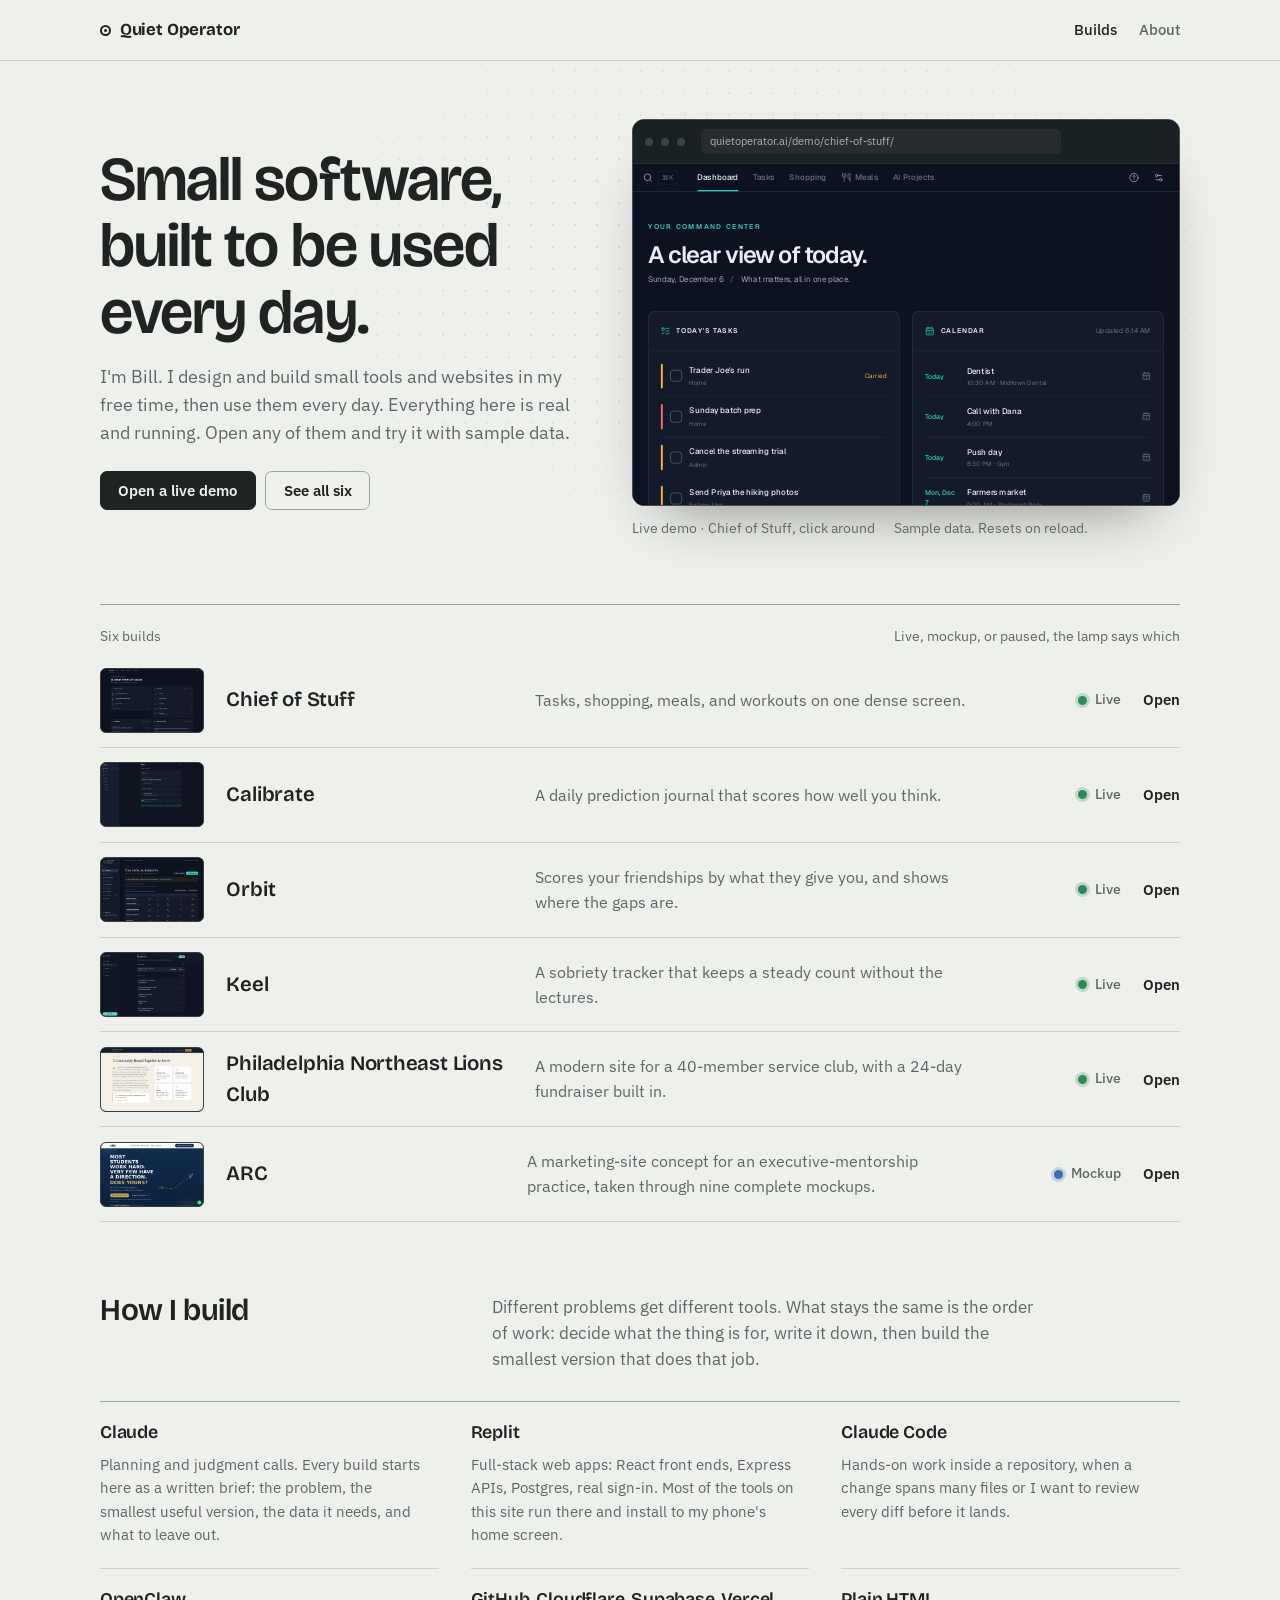
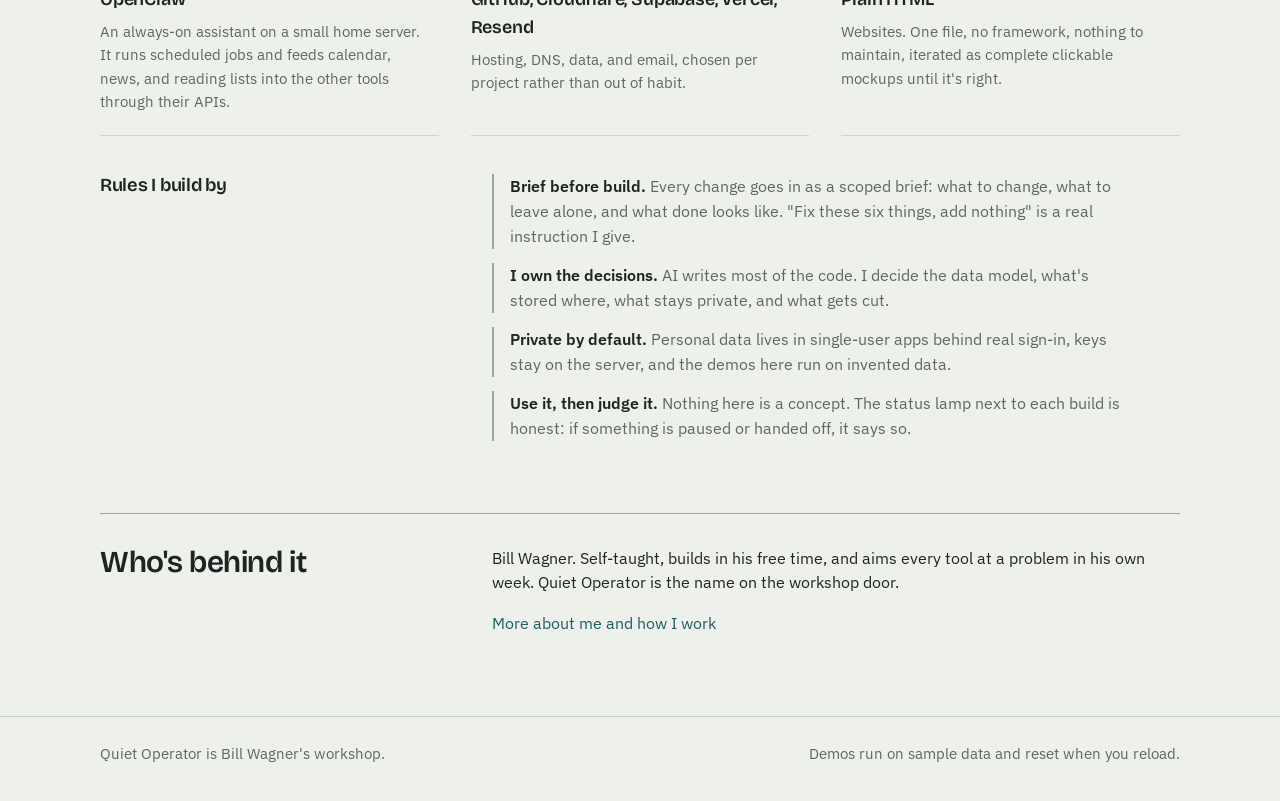
==== commit ba27c8e8: "Add files via upload" ====
--- a/index.html
+++ b/index.html
@@ -151,16 +151,22 @@
     .row .open { display: none; }
   }
 
-  /* ---------- home: pipeline ---------- */
+  /* ---------- home: how I build ---------- */
   .how { margin-top: 4.5rem; }
-  .how h2 { max-width: 14ch; margin-bottom: 1.6rem; }
-  .pipe { display: grid; grid-template-columns: repeat(4, 1fr); gap: 1.5rem; position: relative; counter-reset: step; }
-  .pipe::before { content: ""; position: absolute; left: 10px; right: 10px; top: 10px; height: 1px; background: var(--line-strong); }
-  .pipe > div { position: relative; padding-top: 1.6rem; }
-  .pipe > div::before { content: ""; position: absolute; left: 0; top: 5px; width: 11px; height: 11px; border-radius: 50%; background: var(--bg); border: 2px solid var(--ink); }
-  .pipe dt { font-weight: 600; font-size: 1.02rem; margin-bottom: .3rem; }
-  .pipe dd { margin: 0; color: var(--muted); font-size: .95rem; max-width: 32ch; }
-  @media (max-width: 760px) { .pipe { grid-template-columns: 1fr; gap: 1.1rem; } .pipe::before { left: 5px; right: auto; top: 10px; bottom: 10px; width: 1px; height: auto; } .pipe > div { padding-top: 0; padding-left: 1.6rem; } .pipe > div::before { top: 6px; } }
+  .how-head { display: grid; grid-template-columns: 1fr 2fr; gap: .8rem 3rem; align-items: start; margin-bottom: 1.8rem; }
+  .how-head h2 { max-width: 12ch; }
+  .how-head p { color: var(--muted); font-size: 1.05rem; max-width: 56ch; }
+  .toolbox { display: grid; grid-template-columns: repeat(3, 1fr); gap: 0 2rem; margin: 0; border-top: 1px solid var(--line-strong); }
+  .tool { padding: 1.1rem 0 1.3rem; border-bottom: 1px solid var(--line); }
+  .tool dt { font-family: var(--display); font-weight: 600; font-size: 1.12rem; letter-spacing: -0.01em; margin-bottom: .35rem; }
+  .tool dd { margin: 0; color: var(--muted); font-size: .95rem; max-width: 36ch; }
+  .rules { display: grid; grid-template-columns: 1fr 2fr; gap: .8rem 3rem; margin-top: 2.4rem; }
+  .rules h3 { font-size: 1.15rem; }
+  .rules ul { margin: 0; padding: 0; list-style: none; display: grid; gap: .9rem; }
+  .rules li { color: var(--muted); max-width: 64ch; padding-left: 1rem; border-left: 2px solid var(--line-strong); }
+  .rules li b { color: var(--ink); font-weight: 600; }
+  @media (max-width: 900px) { .toolbox { grid-template-columns: repeat(2, 1fr); } }
+  @media (max-width: 760px) { .how-head, .rules { grid-template-columns: 1fr; } .toolbox { grid-template-columns: 1fr; } }
 
   .about-teaser { margin-top: 4.5rem; padding-top: 2rem; border-top: 1px solid var(--line-strong); display: grid; grid-template-columns: 1fr 2fr; gap: 1rem 3rem; }
   @media (max-width: 760px) { .about-teaser { grid-template-columns: 1fr; } }
@@ -220,6 +226,30 @@
   .pager a span { display: block; font-weight: 400; color: var(--muted); font-size: .85rem; }
   .pager .next { text-align: right; }
 
+  /* ---------- desktop / phone ---------- */
+  .view-row { display: flex; justify-content: flex-end; align-items: center; gap: .8rem; margin: 0 0 .9rem; color: var(--muted); font-size: .85rem; }
+  .viewtoggle { display: inline-flex; border: 1px solid var(--line-strong); border-radius: 8px; padding: 3px; gap: 2px; background: var(--surface); }
+  .viewtoggle button { font: 600 .85rem/1 var(--body); color: var(--muted); background: transparent; border: 0; border-radius: 6px; padding: .45rem .85rem; cursor: pointer; }
+  .viewtoggle button[aria-pressed="true"] { background: var(--ink); color: var(--bg); }
+  .mode-phone .for-desktop, .mode-desktop .for-phone { display: none; }
+  .phone { position: relative; width: min(300px, 78%); margin: 0 auto; aspect-ratio: 412 / 892; border-radius: 44px; background: #0A0D0F; padding: 30px 11px 18px; box-shadow: 0 30px 60px -30px rgba(0,0,0,.5); border: 1px solid #2A3236; }
+  .phone::before { content: ""; position: absolute; top: 12px; left: 50%; transform: translateX(-50%); width: 64px; height: 6px; border-radius: 6px; background: #20272B; }
+  .phone .scr { position: relative; width: 100%; height: 100%; border-radius: 26px; overflow: hidden; background: #0D1220; }
+  .phone .scr img { position: absolute; inset: 0; width: 100%; height: 100%; object-fit: cover; object-position: top center; opacity: 0; transition: opacity .6s ease; }
+  .phone .scr img.on { opacity: 1; }
+  .phone .scr .tile { position: absolute; inset: 0; display: grid; place-items: center; transition: opacity .6s; }
+  .phone .scr .tile b { font-family: var(--display); font-size: 2.6rem; font-weight: 700; color: var(--tile, #2DD4BF); }
+  .heroshot .phone { width: min(320px, 82%); }
+  .stage .phone { width: min(320px, 86%); }
+  .mshot .phone { width: min(250px, 72%); }
+  .phone-modal { position: fixed; inset: 0; z-index: 60; background: rgba(8,10,12,.78); backdrop-filter: blur(6px); -webkit-backdrop-filter: blur(6px); display: grid; place-items: center; padding: 16px; }
+  .pm-inner { display: grid; justify-items: center; gap: 14px; }
+  .pm-size { position: relative; }
+  .phone.live { position: absolute; top: 0; left: 0; width: 412px; height: 892px; aspect-ratio: auto; transform-origin: 0 0; }
+  .phone.live .scr iframe { width: 390px; height: 844px; border: 0; display: block; background: #0D1220; }
+  .pm-bar { display: flex; gap: .6rem; align-items: center; flex-wrap: wrap; justify-content: center; color: #C7CEC9; font-size: .88rem; }
+  .pm-bar .btn.ghost { color: #E8EAE6; border-color: #4A5358; }
+
   /* ---------- about ---------- */
   .about { display: grid; grid-template-columns: 1fr 2fr; gap: 1rem 3rem; }
   .about .body { font-size: 1.08rem; }
@@ -259,16 +289,24 @@
    ===================================================================== */
 const SITE = {
   headline: "Small software, built to be used every day.",
-  lede: "I'm Bill. I design and ship personal tools and websites with AI, then run them on myself. Everything here is real and running. Open any of them and try it with sample data.",
+  lede: "I'm Bill. I design and build small tools and websites in my free time, then use them every day. Everything here is real and running. Open any of them and try it with sample data.",
   heroDemo: { slug: "chief-of-stuff", url: "demo/chief-of-stuff/", label: "Live demo · Chief of Stuff",
     shots: ["img/chief-of-stuff/dashboard.jpg", "img/chief-of-stuff/week.jpg", "img/chief-of-stuff/meals-week.jpg", "img/chief-of-stuff/shopping.jpg"] },
 };
 
-const HOW = [
-  ["Think with Claude", "Every build starts as a conversation: what problem, what the smallest useful version is, what to leave out. Claude also drafts the build prompts and most of the words on this site."],
-  ["Build in Replit", "Apps are built by prompting Replit Agent one feature at a time, with a screenshot review after every pass. No hand-written code."],
-  ["Sites by hand", "Websites are single HTML files, iterated as numbered mockups until they're right, then hosted as plain static pages."],
-  ["Ship small, keep using", "Nothing here is a concept. The status lamp next to each build is honest: if something is paused or handed off, it says so."],
+const TOOLBOX = [
+  ["Claude", "Planning and judgment calls. Every build starts here as a written brief: the problem, the smallest useful version, the data it needs, and what to leave out."],
+  ["Replit", "Full-stack web apps: React front ends, Express APIs, Postgres, real sign-in. Most of the tools on this site run there and install to my phone's home screen."],
+  ["Claude Code", "Hands-on work inside a repository, when a change spans many files or I want to review every diff before it lands."],
+  ["OpenClaw", "An always-on assistant on a small home server. It runs scheduled jobs and feeds calendar, news, and reading lists into the other tools through their APIs."],
+  ["GitHub, Cloudflare, Supabase, Vercel, Resend", "Hosting, DNS, data, and email, chosen per project rather than out of habit."],
+  ["Plain HTML", "Websites. One file, no framework, nothing to maintain, iterated as complete clickable mockups until it's right."],
+];
+const PRINCIPLES = [
+  ["Brief before build", "Every change goes in as a scoped brief: what to change, what to leave alone, and what done looks like. \"Fix these six things, add nothing\" is a real instruction I give."],
+  ["I own the decisions", "AI writes most of the code. I decide the data model, what's stored where, what stays private, and what gets cut."],
+  ["Private by default", "Personal data lives in single-user apps behind real sign-in, keys stay on the server, and the demos here run on invented data."],
+  ["Use it, then judge it", "Nothing here is a concept. The status lamp next to each build is honest: if something is paused or handed off, it says so."],
 ];
 
 const BUILDS = [
@@ -276,93 +314,93 @@
     slug: "chief-of-stuff", name: "Chief of Stuff", status: "live", tile: "#2DD4BF",
     one: "Tasks, shopping, meals, and workouts on one dense screen.",
     stack: ["React + Vite", "Express", "Replit", "Postgres", "Installed PWA"],
-    builtWith: "Replit Agent and Claude",
+    builtWith: "Replit, from briefs written in Claude",
     demo: "demo/chief-of-stuff/", demoPreview: "https://claude.ai/artifact/Key4ocAfdXskRye5et5ehi", live: null,
-    hero: "img/chief-of-stuff/dashboard.jpg",
+    hero: "img/chief-of-stuff/dashboard.jpg", heroPhone: "img/chief-of-stuff/m-dashboard.jpg",
     why: "I had tasks in one app, groceries in another, meal plans in a notes file, and a workout schedule in my head. None of them talked to each other, and all of them wanted to look nice instead of fitting on one screen. Chief of Stuff is the opposite: one compact, dark board that holds the whole week, built for a phone in a grocery aisle as much as for a desk.",
     features: [
-      ["Board, Week, Today", "Every task lives on a kanban with four statuses and five fixed lanes: Cleaning, Home, Household Projects, Admin, and Follow-ups. Schedule a task onto a day and it appears in the Week and Today views; priority is a thin colored stripe, not a badge.", "Week view with scheduled tasks", "img/chief-of-stuff/week.jpg"],
-      ["Shopping that remembers", "Provisions is a standing list per store. Checking an item off parks it in a library for one-tap reactivation instead of deleting it. Buy List and Considering hold everything else, and Shop mode is the big-tap in-store view.", "Shopping and Shop mode on a phone", "img/chief-of-stuff/mobile-shop-mode.jpg"],
-      ["Meals", "A recipe library, a seven-day grid where a slot can hold a main and sides, Sunday batch-prep sequencing, rough macros per day, and a shopping list that sends straight into Buy List.", "Next week's meal grid", "img/chief-of-stuff/meals-week.jpg"],
-      ["Workouts on the week", "Workout templates sit in a collapsible row inside the Week view. Drag one onto a day and the change pushes to the calendar.", "Workouts row in Week view", "img/chief-of-stuff/workouts.jpg"],
-      ["Dashboard", "The landing screen: today's tasks, tonight's meal, calendar, news briefs, and learning items, fed by an always-on assistant through the API.", "Dashboard", "img/chief-of-stuff/dashboard.jpg"],
-      ["Works offline, lives on the home screen", "Installed as a PWA. Snapshots and a mutation queue mean it keeps working in a store with no signal and syncs when it's back.", "Dashboard and Today on an iPhone", "img/chief-of-stuff/mobile-today.jpg"],
+      ["Board, Week, Today", "Every task lives on a kanban with four statuses and five fixed lanes: Cleaning, Home, Household Projects, Admin, and Follow-ups. Schedule a task onto a day and it appears in the Week and Today views; priority is a thin colored stripe, not a badge.", "Week view with scheduled tasks", "img/chief-of-stuff/week.jpg", "img/chief-of-stuff/m-board.jpg"],
+      ["Shopping that remembers", "Provisions is a standing list per store. Checking an item off parks it in a library for one-tap reactivation instead of deleting it. Buy List and Considering hold everything else, and Shop mode is the big-tap in-store view.", "Shopping and Shop mode", "img/chief-of-stuff/shopping.jpg", "img/chief-of-stuff/m-shopmode.jpg"],
+      ["Meals", "A recipe library, a seven-day grid where a slot can hold a main and sides, Sunday batch-prep sequencing, rough macros per day, and a shopping list that sends straight into Buy List.", "Next week's meal grid", "img/chief-of-stuff/meals-week.jpg", "img/chief-of-stuff/m-meals.jpg"],
+      ["Workouts on the week", "Workout templates sit in a collapsible row inside the Week view. Drag one onto a day and the change pushes to the calendar.", "Workouts row in Week view", "img/chief-of-stuff/workouts.jpg", "img/chief-of-stuff/m-week.jpg"],
+      ["Dashboard", "The landing screen: today's tasks, tonight's meal, calendar, news briefs, and learning items, fed by an always-on assistant through the API.", "Dashboard", "img/chief-of-stuff/dashboard.jpg", "img/chief-of-stuff/m-dashboard.jpg"],
+      ["Works offline, lives on the home screen", "Installed as a PWA. Snapshots and a mutation queue mean it keeps working in a store with no signal and syncs when it's back.", "Installed on a phone", "img/chief-of-stuff/mobile-today.jpg", "img/chief-of-stuff/m-today.jpg"],
     ],
     week: "Sunday night I fill the meal grid and send the list to Buy List. Monday morning the Dashboard shows what's due, what's for dinner, and what the assistant pulled from my calendar. Through the week I work from Today, drag the odd task to another day, and check off groceries in Shop mode. Saturday I clear the board.",
-    hood: "A pnpm workspace with a React and Vite frontend, an Express API, Replit key-value storage for tasks and shopping, and Postgres for meals. The browser never holds an API key; the always-on assistant that feeds the Dashboard uses a server-side key instead. Nearly every line was produced by prompting Replit Agent, with Claude used to think through each feature and write the prompt first. The demo on this site is the real production build with its API calls answered from sample data in the browser.",
+    hood: "A pnpm workspace with a React and Vite frontend, an Express API, Replit key-value storage for tasks and shopping, and Postgres for meals. The browser never holds an API key; the always-on assistant that feeds the Dashboard uses a server-side key instead. The API is defined once as a typed contract that generates the client code and the validation, and the app keeps working offline with a queue that syncs when the connection is back. Built in Replit from scoped briefs written in Claude. The demo on this site is the real production build with its API calls answered from sample data in the browser.",
   },
   {
     slug: "calibrate", name: "Calibrate", status: "live", tile: "#E0A52E",
     one: "A daily prediction journal that scores how well you think.",
-    stack: ["Replit", "Installed PWA"], builtWith: "Replit Agent and Claude", demo: "demo/calibrate/", demoPreview: "https://claude.ai/artifact/Hg8SxWRX22yjt3MsbJjXZ1", live: null, hero: "img/calibrate/hero.jpg",
+    stack: ["Replit", "Installed PWA"], builtWith: "Replit, from briefs written in Claude", demo: "demo/calibrate/", demoPreview: "https://claude.ai/artifact/Hg8SxWRX22yjt3MsbJjXZ1", live: null, hero: "img/calibrate/hero.jpg", heroPhone: "img/calibrate/m-hero.jpg", primary: "phone",
     why: "I wanted to get better at thinking, not just at knowing things. The only honest way to measure that is to write predictions down with a confidence number, score them when they resolve, and look at the pattern over months. Calibrate turns that into a two-minute daily habit.",
     features: [
-      ["Log a prediction", "Write the call, attach a confidence percentage, and set when it resolves. A client meeting, a decision, a deadline, a hunch.", "New prediction entry", "img/calibrate/log.jpg"],
-      ["Score it later", "When a prediction resolves, mark it right or wrong. Calibrate keeps the ledger so you don't have to remember.", "Resolving a prediction", "img/calibrate/score.jpg"],
-      ["See your calibration", "Over time the chart shows whether your 80% calls land about 80% of the time, or whether you run hot or cautious.", "Calibration chart", "img/calibrate/stats.jpg"],
-      ["Frameworks in your pocket", "A short kit of thinking frameworks for structuring a problem before you commit to an answer.", "Frameworks list", "img/calibrate/playbook.jpg"],
+      ["Log a prediction", "Write the call, attach a confidence percentage, and set when it resolves. A client meeting, a decision, a deadline, a hunch.", "New prediction entry", "img/calibrate/log.jpg", "img/calibrate/m-log.jpg"],
+      ["Score it later", "When a prediction resolves, mark it right or wrong. Calibrate keeps the ledger so you don't have to remember.", "Resolving a prediction", "img/calibrate/score.jpg", "img/calibrate/m-score.jpg"],
+      ["See your calibration", "Over time the chart shows whether your 80% calls land about 80% of the time, or whether you run hot or cautious.", "Calibration chart", "img/calibrate/stats.jpg", "img/calibrate/m-stats.jpg"],
+      ["Frameworks in your pocket", "A short kit of thinking frameworks for structuring a problem before you commit to an answer.", "Frameworks list", "img/calibrate/playbook.jpg", "img/calibrate/m-playbook.jpg"],
     ],
     week: "Each morning I log one or two predictions about the day. Evenings I resolve whatever closed. On Sunday I look at the calibration chart and notice which kinds of calls I keep getting wrong.",
-    hood: "A single-user web app built in Replit and installed to the iPhone home screen from Safari. It's the measurement half of a 12-week plan to improve how I assess problems and respond in conversation; the frameworks live alongside the journal so the two reinforce each other.",
+    hood: "A single-user web app built in Replit and installed to the iPhone home screen from Safari. The PIN is stored only as a salted hash, the server computes the Brier scores and calibration buckets, and the app has its own browser tests for navigation, since it runs without browser controls. It's the measurement half of a 12-week plan to improve how I assess problems and respond in conversation; the frameworks live alongside the journal so the two reinforce each other.",
   },
   {
     slug: "orbit", name: "Orbit", status: "live", tile: "#9B8CF5",
     one: "Scores your friendships by what they give you, and shows where the gaps are.",
-    stack: ["Replit", "Hosted with login"], builtWith: "Replit Agent and Claude", demo: "demo/orbit/", demoPreview: "https://claude.ai/artifact/Jr34dbVL7TZVdYctjFjzz7", live: null, hero: "img/orbit/hero.jpg",
+    stack: ["Replit", "Hosted with login"], builtWith: "Replit, from briefs written in Claude", demo: "demo/orbit/", demoPreview: "https://claude.ai/artifact/Jr34dbVL7TZVdYctjFjzz7", live: null, hero: "img/orbit/hero.jpg", heroPhone: "img/orbit/m-hero.jpg",
     why: "Most people grade friendships by closeness. I wanted to grade them by what they actually cover: who's there for fun, who's there when things are hard, who pushes me to grow. Scoring by category makes it obvious where life is well covered and where it's thin, which is a much more useful thing to know than who I text most.",
     features: [
-      ["Score each friend across eight categories", "Fun and play, adventure, emotional support, being known, growth, everyday companionship, practical reliability, and one more lens: how at ease you are around them without drinking. Each friend gets a 0 to 3 score in each.", "Scoring a friend", "img/orbit/score.jpg"],
-      ["See the gaps", "Totals by category, not by person. It's the difference between \"I have good friends\" and \"nobody in my life covers adventure right now.\"", "Category totals", "img/orbit/gaps.jpg"],
-      ["Log touchpoints", "After time with a friend, note three things: did you look forward to it, did you feel like yourself, did you leave with more energy. Patterns show up fast.", "Touchpoint journal", "img/orbit/touchpoints.jpg"],
-      ["Synced between phone and desktop", "Hosted with a login so entries made on the phone after dinner show up on the laptop on Sunday.", "Snapshots saved to your account", "img/orbit/snapshots.jpg"],
+      ["Score each friend across eight categories", "Fun and play, adventure, emotional support, being known, growth, everyday companionship, practical reliability, and one more lens: how at ease you are around them without drinking. Each friend gets a 0 to 3 score in each.", "Scoring a friend", "img/orbit/score.jpg", "img/orbit/m-score.jpg"],
+      ["See the gaps", "Totals by category, not by person. It's the difference between \"I have good friends\" and \"nobody in my life covers adventure right now.\"", "Category totals", "img/orbit/gaps.jpg", "img/orbit/m-gaps.jpg"],
+      ["Log touchpoints", "After time with a friend, note three things: did you look forward to it, did you feel like yourself, did you leave with more energy. Patterns show up fast.", "Touchpoint journal", "img/orbit/touchpoints.jpg", "img/orbit/m-touchpoints.jpg"],
+      ["Synced between phone and desktop", "Hosted with a login so entries made on the phone after dinner show up on the laptop on Sunday.", "Snapshots saved to your account", "img/orbit/snapshots.jpg", "img/orbit/m-snapshots.jpg"],
     ],
     week: "After a dinner I log the touchpoint in thirty seconds. Once a month I look at the category totals and notice, say, that adventure is covered by one person and growth by no one. That tells me who to call, and who I've been meaning to meet.",
-    hood: "Built in Replit with Claude, hosted with a login so data persists across devices. The scoring framework came first, as a document; the app came second, once the framework proved useful on paper.",
+    hood: "Built in Replit with Claude, hosted with a login so data persists across devices. Edits queue on the device first, sync to the server, and get flagged instead of overwritten if a newer version exists. The scoring framework came first, as a document; the app came second, once the framework proved useful on paper.",
   },
   {
     slug: "keel", name: "Keel", status: "live", tile: "#5CA8D9",
     one: "A sobriety tracker that keeps a steady count without the lectures.",
-    stack: ["Replit", "Installed PWA", "Standalone and private"], builtWith: "Replit Agent and Claude", demo: "demo/keel/", demoPreview: "https://claude.ai/artifact/1GB9YhA9tpAE6TmC5Phqjr", live: null, hero: "img/keel/hero.jpg",
+    stack: ["Replit", "Installed PWA", "Standalone and private"], builtWith: "Replit, from briefs written in Claude", demo: "demo/keel/", demoPreview: "https://claude.ai/artifact/1GB9YhA9tpAE6TmC5Phqjr", live: null, hero: "img/keel/hero.jpg", heroPhone: "img/keel/m-hero.jpg", primary: "phone",
     why: "A keel steadies a boat without steering it. Most sobriety apps are either a bare day counter or a social feed. Keel is a quiet dashboard: honest numbers, milestones grounded in established research, and no lecture when a day resets. It's built for someone who likes a tool and some data to see what they've done and what's next.",
     features: [
-      ["Current run and all-time total", "A slip resets the day count but never erases the cumulative stats. Both numbers are always visible, because both are true.", "Home dashboard", "img/keel/run.jpg"],
-      ["What's been accomplished, what's next", "Milestones based on established research into recovery timelines, so the next marker always has a reason behind it.", "Milestones", "img/keel/milestones.jpg"],
-      ["Standalone by design", "No integrations with anything else. Keel doesn't talk to the task manager, the calendar, or an assistant. It's a separate, private place.", "Settings", "img/keel/standalone.jpg"],
-      ["Ten-second check-in", "Lives on the home screen. Open it, log the day, close it.", "Daily check-in", "img/keel/checkin.jpg"],
+      ["Current run and all-time total", "A slip resets the day count but never erases the cumulative stats. Both numbers are always visible, because both are true.", "Home dashboard", "img/keel/run.jpg", "img/keel/m-run.jpg"],
+      ["What's been accomplished, what's next", "Milestones based on established research into recovery timelines, so the next marker always has a reason behind it.", "Milestones", "img/keel/milestones.jpg", "img/keel/m-milestones.jpg"],
+      ["Standalone by design", "No integrations with anything else. Keel doesn't talk to the task manager, the calendar, or an assistant. It's a separate, private place.", "Settings", "img/keel/standalone.jpg", "img/keel/m-standalone.jpg"],
+      ["Ten-second check-in", "Lives on the home screen. Open it, log the day, close it.", "Daily check-in", "img/keel/checkin.jpg", "img/keel/m-checkin.jpg"],
     ],
     week: "The morning check-in takes ten seconds. The dashboard shows the current run, the all-time total, and the next milestone. On a hard day it's a place to look at the numbers instead of arguing with them.",
-    hood: "A single-user web app built in Replit, installed as a PWA. The design decisions were made deliberately: a slip resets the streak but keeps cumulative statistics, and the app is intentionally not connected to any other tool in this collection. The demo uses invented sample data throughout.",
+    hood: "A single-user web app built in Replit, installed as a PWA. It has no analytics or outside scripts, a rate-limited PIN on top of sign-in, and an export that never includes security data. The design decisions were made deliberately: a slip resets the streak but keeps cumulative statistics, and the app is intentionally not connected to any other tool in this collection. The demo uses invented sample data throughout.",
   },
   {
     slug: "lions", name: "Philadelphia Northeast Lions Club", status: "live", tile: "#D9A21B",
     one: "A modern site for a 40-member service club, with a 24-day fundraiser built in.",
-    stack: ["Static HTML", "Single page", "Custom domain"], builtWith: "Claude, iterated as mockups", demo: null, live: "https://nephillylions.org", hero: null,
+    stack: ["Static HTML", "Single page", "Custom domain"], builtWith: "Claude, iterated as mockups", demo: null, live: "https://nephillylions.org", hero: "img/lions/hero.jpg", heroPhone: "img/lions/m-about.jpg",
     why: "The club's site was a 2000s-era template: nested tables, bold text everywhere, nothing that worked on a phone. A family member asked for help. The redesign gives the club a real front door, and the advent-calendar section turns a paper raffle into something members and buyers can follow online in December.",
     features: [
-      ["Everything a visitor needs on one page", "Who the club is, when and where it meets, the causes it supports, upcoming events, photos, and how to join. Guests are told to just show up.", "Home and meeting details"],
-      ["Advent calendar fundraiser", "A 24-door grid that reveals one winning number a day from December 1 to 24, a how-it-works explainer, and a prizes-and-donors list.", "The 24-door grid"],
-      ["Rules written in", "Calendars are sold in person for cash, check, or money order, with no online sales, because that's what the state's raffle rules allow. The site says so plainly.", "How it works"],
-      ["Built for phones first", "Most visitors arrive from a Facebook post. The layout, type, and tap targets start from that.", "Mobile layout"],
+      ["Everything a visitor needs on one page", "Who the club is, when and where it meets, the causes it supports, upcoming events, photos, and how to join. Guests are told to just show up.", "Home and meeting details", "img/lions/about.jpg", "img/lions/m-about.jpg"],
+      ["Advent calendar fundraiser", "A 24-door grid that reveals one winning number a day from December 1 to 24, a how-it-works explainer, and a prizes-and-donors list.", "The 24-door grid", "img/lions/advent.jpg", "img/lions/m-advent.jpg"],
+      ["Rules written in", "Calendars are sold in person for cash, check, or money order, with no online sales, because that's what the state's raffle rules allow. The site says so plainly.", "How it works", "img/lions/rules.jpg", "img/lions/m-rules.jpg"],
+      ["Built for phones first", "Most visitors arrive from a Facebook post. The layout, type, and tap targets start from that.", "Mobile layout", "img/lions/mobile.jpg", "img/lions/m-causes.jpg"],
     ],
     weekLabel: "How it gets used",
     week: "Members send prospective members to the site instead of a Facebook page. In December the club reveals one winner a day on the calendar grid, and buyers check their number from their phones.",
     hood: "One static HTML file with its own CSS and a little JavaScript for the calendar grid and filters. No framework, no build step, nothing to maintain. Designed as a series of numbered mockups reviewed with the club before it went live.",
   },
   {
-    slug: "arc", name: "ARC", status: "client", tile: "#C9705A",
-    one: "Marketing site for an executive-mentorship practice, from first mockup to handoff.",
-    stack: ["Static HTML", "Nine views, one file", "Embedded images"], builtWith: "Claude, nine mockup rounds", demo: null, live: null, hero: null,
-    why: "ARC pairs students, from middle school through college, with global executives as one-on-one mentors. The founder needed a site that explained a premium, high-touch service to parents without sounding like every other college counselor. We worked through nine complete, clickable mockups until the structure and the voice were right.",
+    slug: "arc", name: "ARC", status: "mockup", tile: "#C9705A",
+    one: "A marketing-site concept for an executive-mentorship practice, taken through nine complete mockups.",
+    stack: ["Static HTML", "Nine views, one file", "Embedded images"], builtWith: "Claude, nine mockup rounds", demo: null, live: null, hero: "img/arc/hero.jpg", heroPhone: "img/arc/m-home.jpg",
+    why: "ARC pairs students, from middle school through college, with global executives as one-on-one mentors. The design problem was explaining a premium, high-touch service to parents without sounding like every other college counselor. I worked through nine complete, clickable mockups until the structure and the voice were right.",
     features: [
-      ["A whole site in one file", "Home, who it's for, method, stories, mentors, getting started, insights, and the legal pages, all as views inside a single HTML file so each round could be reviewed as a working site rather than a picture.", "Home view"],
-      ["The ARC framework, explorable", "The four-phase method, Discover, Strategize, Roadmap, Mentor and execute, laid out so a parent can click through what happens in each phase.", "Framework explorer"],
-      ["Built around the student's stage", "Middle school, high school, college, and international students each get their own panel, because the pitch is different for each.", "Stage tabs"],
-      ["A scorecard, not a sales pitch", "A side-by-side of what a standard counselor does and what ARC does, with a plain verdict at the bottom.", "Scorecard"],
-      ["One way in", "A discovery-session form that asks for the child's story first, with the questions parents actually get asked.", "Discovery form"],
+      ["A whole site in one file", "Home, who it's for, method, stories, mentors, getting started, insights, and the legal pages, all as views inside a single HTML file so each round could be reviewed as a working site rather than a picture.", "Home view", "img/arc/home.jpg", "img/arc/m-home.jpg"],
+      ["The ARC framework, explorable", "The four-phase method, Discover, Strategize, Roadmap, Mentor and execute, laid out so a parent can click through what happens in each phase.", "Framework explorer", "img/arc/framework.jpg", "img/arc/m-framework.jpg"],
+      ["Built around the student's stage", "Middle school, high school, college, and international students each get their own panel, because the pitch is different for each.", "Stage tabs", "img/arc/stages.jpg", "img/arc/m-stages.jpg"],
+      ["A scorecard, not a sales pitch", "A side-by-side of what a standard counselor does and what ARC does, with a plain verdict at the bottom.", "Scorecard", "img/arc/scorecard.jpg", "img/arc/m-scorecard.jpg"],
+      ["One way in", "A discovery-session form that asks for the child's story first, with the questions parents actually get asked.", "Discovery form", "img/arc/start.jpg", "img/arc/m-start.jpg"],
     ],
-    weekLabel: "How it gets used",
-    week: "Parents land from a referral, read the method, open the stage that matches their kid, and book a discovery session.",
-    hood: "A single self-contained HTML file with no framework and all images embedded, so it can be hosted anywhere. Typography is a serif for the editorial voice paired with a geometric sans for structure. Every mockup round shipped as a complete file, which made review a matter of opening it rather than imagining it. The showcase copy has the inquiry form disabled.",
+    weekLabel: "How it's meant to be used",
+    week: "A parent arrives from a referral, reads the method, opens the stage that matches their child, and books a discovery session.",
+    hood: "A single self-contained HTML file with no framework and all images embedded, so it can be hosted anywhere. Typography is a serif for the editorial voice paired with a geometric sans for structure. Every mockup round shipped as a complete file, which made review a matter of opening it rather than imagining it. Photos and names are replaced with placeholders in these screenshots.",
   },
 ];
 
@@ -370,7 +408,7 @@
 
 const app = document.getElementById("app");
 const esc = (s) => String(s).replace(/[&<>"]/g, (c) => ({ "&": "&amp;", "<": "&lt;", ">": "&gt;", '"': "&quot;" }[c]));
-const STATUS = { live: ["", "Live"], client: ["client", "Client build"], paused: ["paused", "Paused"] };
+const STATUS = { live: ["", "Live"], mockup: ["client", "Mockup"], paused: ["paused", "Paused"] };
 const PREVIEW = !!window.__PREVIEW__;
 const initials = (name) => name.split(/\s+/).filter(Boolean).slice(0, 2).map((w) => w[0]).join("").toUpperCase();
 let cleanup = [];
@@ -397,7 +435,8 @@
       ${lamp(b.status)}
       <span class="open">Open</span>
     </a>`).join("");
-  const how = HOW.map(([t, c]) => `<div><dt>${esc(t)}</dt><dd>${esc(c)}</dd></div>`).join("");
+  const tools = TOOLBOX.map(([t, c]) => `<div class="tool"><dt>${esc(t)}</dt><dd>${esc(c)}</dd></div>`).join("");
+  const rules = PRINCIPLES.map(([t, c]) => `<li><b>${esc(t)}.</b> ${esc(c)}</li>`).join("");
   app.innerHTML = `
     <section class="hero">
       <div>
@@ -421,12 +460,16 @@
       </div>
     </section>
     <section class="board" id="builds" aria-label="Builds">
-      <div class="board-head reveal" style="--i:3"><span>Six builds</span><span>Status lamps are honest</span></div>
+      <div class="board-head reveal" style="--i:3"><span>Six builds</span><span>Live, mockup, or paused, the lamp says which</span></div>
       ${rows}
     </section>
     <section class="how reveal" style="--i:10">
-      <h2>How these get built</h2>
-      <dl class="pipe">${how}</dl>
+      <div class="how-head">
+        <h2>How I build</h2>
+        <p>Different problems get different tools. What stays the same is the order of work: decide what the thing is for, write it down, then build the smallest version that does that job.</p>
+      </div>
+      <dl class="toolbox">${tools}</dl>
+      <div class="rules"><h3>Rules I build by</h3><ul>${rules}</ul></div>
     </section>
     <section class="about-teaser reveal" style="--i:11">
       <h2>Who's behind it</h2>
@@ -455,36 +498,46 @@
   const prev = BUILDS[(i - 1 + BUILDS.length) % BUILDS.length];
   const next = BUILDS[(i + 1) % BUILDS.length];
   document.title = `${b.name} — Quiet Operator`;
+  const hasPhone = !!b.heroPhone || b.features.some((f) => f[4]);
+  const startMode = hasPhone && b.primary === "phone" ? "phone" : "desktop";
 
   const actions = [];
   if (b.demo && PREVIEW && b.demoPreview) actions.push(`<a class="btn" href="${esc(b.demoPreview)}" target="_blank" rel="noopener">Open the demo</a>`);
-  else if (b.demo && PREVIEW) actions.push(`<span class="btn soon" aria-disabled="true" title="The demo runs once the site is deployed">Demo built, opens on the live site</span>`);
+  else if (b.demo && PREVIEW) actions.push(`<span class="btn soon" aria-disabled="true">Demo built, opens on the live site</span>`);
   else if (b.demo) actions.push(`<a class="btn" href="${esc(b.demo)}">Open the demo</a>`);
   else actions.push(`<span class="btn soon" aria-disabled="true">Demo in progress</span>`);
+  if (b.demo && !PREVIEW) actions.push(`<button class="btn ghost" type="button" id="phone-demo">Try it at phone size</button>`);
   if (b.live) actions.push(`<a class="btn ghost" href="${esc(b.live)}" target="_blank" rel="noopener">Visit the live site</a>`);
   const note = b.demo ? `<span class="note">Sample data. Resets when you reload.</span>` : "";
-
-  const heroshot = b.hero
-    ? `<div class="heroshot device reveal" style="--i:2">${deviceBar(b.demo ? "quietoperator.ai/" + b.demo : b.live ? b.live.replace(/^https?:\/\//, "") : b.name)}<div class="screen"><img src="${esc(b.hero)}" alt="${esc(b.name)}" class="on"></div></div>`
-    : "";
-
-  const steps = b.features.map(([t, d, cap, src], k) => `
+  const url = b.demo ? "quietoperator.ai/" + b.demo : b.live ? b.live.replace(/^https?:\/\//, "") : b.name;
+  const tileFor = (k, on) => `<div class="tile${on ? " on" : ""}" data-k="${k}" style="--tile:${esc(b.tile || "#2DD4BF")};opacity:${on ? 1 : 0}"><b>${esc(initials(b.name))}</b></div>`;
+  const phoneFrame = (inner, cls = "") => `<div class="phone ${cls}"><div class="scr">${inner}</div></div>`;
+
+  const heroDesk = b.hero ? `<div class="device">${deviceBar(url)}<div class="screen"><img src="${esc(b.hero)}" alt="${esc(b.name)} on a desktop" class="on"></div></div>` : "";
+  const heroPh = b.heroPhone ? phoneFrame(`<img src="${esc(b.heroPhone)}" alt="${esc(b.name)} on a phone" class="on">`) : heroDesk;
+  const toggle = hasPhone ? `<div class="view-row reveal" style="--i:2"><span>Screens</span><div class="viewtoggle" role="group" aria-label="Screenshot size"><button type="button" data-mode="desktop">Desktop</button><button type="button" data-mode="phone">Phone</button></div></div>` : "";
+  const heroBlock = heroDesk || heroPh ? `<div class="heroshot reveal" style="--i:2"><div class="for-desktop">${heroDesk}</div><div class="for-phone">${heroPh}</div></div>` : "";
+
+  const steps = b.features.map(([t, d, cap, src, psrc], k) => {
+    const deskMini = `<div class="mini">${src ? `<img src="${esc(src)}" alt="${esc(cap)}" loading="lazy">` : `<span>${esc(cap)}</span>`}</div>`;
+    const phoneMini = psrc ? phoneFrame(`<img class="on" src="${esc(psrc)}" alt="${esc(cap)} on a phone" loading="lazy">`) : deskMini;
+    return `
     <div class="step${k === 0 ? " on" : ""}" data-k="${k}">
       <h3>${esc(t)}</h3><p>${esc(d)}</p>
-      <div class="mshot mini">${src ? `<img src="${esc(src)}" alt="${esc(cap)}" loading="lazy">` : `<span>${esc(cap)}</span>`}</div>
-    </div>`).join("");
-  const stageShots = b.features.map(([t, d, cap, src], k) => src
-    ? `<img src="${esc(src)}" alt="${esc(cap)}" class="${k === 0 ? "on" : ""}" data-k="${k}">`
-    : `<div class="tile ${k === 0 ? "on" : ""}" data-k="${k}" style="--tile:${esc(b.tile || "#2DD4BF")};opacity:${k === 0 ? 1 : 0}"><b>${esc(initials(b.name))}</b></div>`).join("");
+      <div class="mshot"><div class="for-desktop">${deskMini}</div><div class="for-phone">${phoneMini}</div></div>
+    </div>`;
+  }).join("");
+  const deskShots = b.features.map(([t, d, cap, src], k) => src ? `<img src="${esc(src)}" alt="${esc(cap)}" class="${k === 0 ? "on" : ""}" data-k="${k}">` : tileFor(k, k === 0)).join("");
+  const phoneShots = b.features.map(([t, d, cap, src, psrc], k) => psrc ? `<img src="${esc(psrc)}" alt="${esc(cap)} on a phone" class="${k === 0 ? "on" : ""}" data-k="${k}">` : tileFor(k, k === 0)).join("");
 
   app.innerHTML = `
-    <div class="page">
+    <div class="page mode-${startMode}">
     <a class="crumb reveal" style="--i:0" href="#/">All builds</a>
     <header class="bhead reveal" style="--i:1">
       <div>
         <h1>${esc(b.name)}${b.subtitle ? `<small>${esc(b.subtitle)}</small>` : ""}</h1>
         <p class="one">${esc(b.one)}</p>
-        <div class="chips">${b.stack.map((s) => `<span class="chip">${esc(s)}</span>`).join("")}</div>
+        <div class="chips">${b.stack.map((x) => `<span class="chip">${esc(x)}</span>`).join("")}</div>
       </div>
       <div class="meta">
         ${lamp(b.status)}
@@ -493,7 +546,8 @@
         <span class="note">Built with ${esc(b.builtWith)}</span>
       </div>
     </header>
-    ${heroshot}
+    ${toggle}
+    ${heroBlock}
 
     <section class="sec">
       <h2>Why I built it</h2>
@@ -505,7 +559,8 @@
       <div class="story">
         <div class="steps" id="steps">${steps}</div>
         <div class="stage">
-          <div class="device"><div class="bar"><i></i><i></i><i></i><span class="url">${esc(b.name)}</span></div><div class="screen" id="stage-screen">${stageShots}</div></div>
+          <div class="for-desktop"><div class="device">${deviceBar(b.name)}<div class="screen" id="stage-desk">${deskShots}</div></div></div>
+          <div class="for-phone">${phoneFrame(phoneShots, "stage-phone")}</div>
           <div class="label" id="stage-label">${esc(b.features[0][2])}</div>
         </div>
       </div>
@@ -531,24 +586,55 @@
     </div>`;
   window.scrollTo(0, 0);
 
-  // scroll story: the step nearest the middle of the viewport drives the sticky frame
+  const page = app.querySelector(".page");
+  const setMode = (m) => {
+    page.classList.toggle("mode-phone", m === "phone"); page.classList.toggle("mode-desktop", m !== "phone");
+    app.querySelectorAll(".viewtoggle button").forEach((x) => x.setAttribute("aria-pressed", String(x.dataset.mode === m)));
+  };
+  setMode(startMode);
+  app.querySelectorAll(".viewtoggle button").forEach((x) => x.addEventListener("click", () => setMode(x.dataset.mode)));
+
+  // scroll story: the step nearest the middle of the viewport drives both frames
   const stepEls = [...app.querySelectorAll("#steps .step")];
-  const shots = [...app.querySelectorAll("#stage-screen > *")];
+  const shots = [...app.querySelectorAll(".stage [data-k]")];
   const label = app.querySelector("#stage-label");
   const activate = (k) => {
-    stepEls.forEach((s) => s.classList.toggle("on", Number(s.dataset.k) === k));
-    shots.forEach((s) => { const on = Number(s.dataset.k) === k; s.classList.toggle("on", on); if (s.classList.contains("tile")) s.style.opacity = on ? 1 : 0; });
+    stepEls.forEach((x) => x.classList.toggle("on", Number(x.dataset.k) === k));
+    shots.forEach((x) => { const on = Number(x.dataset.k) === k; x.classList.toggle("on", on); if (x.classList.contains("tile")) x.style.opacity = on ? 1 : 0; });
     label.textContent = b.features[k][2];
   };
   const onScroll = () => {
-    const mid = window.innerHeight * 0.45;
-    let best = 0, bestD = Infinity;
-    stepEls.forEach((s) => { const r = s.getBoundingClientRect(); const c = r.top + r.height / 2; const dd = Math.abs(c - mid); if (dd < bestD) { bestD = dd; best = Number(s.dataset.k); } });
+    const mid = window.innerHeight * 0.45; let best = 0, bestD = Infinity;
+    stepEls.forEach((x) => { const r = x.getBoundingClientRect(); const dd = Math.abs(r.top + r.height / 2 - mid); if (dd < bestD) { bestD = dd; best = Number(x.dataset.k); } });
     activate(best);
   };
   window.addEventListener("scroll", onScroll, { passive: true });
-  stepEls.forEach((s) => s.addEventListener("click", () => activate(Number(s.dataset.k))));
+  stepEls.forEach((x) => x.addEventListener("click", () => activate(Number(x.dataset.k))));
   cleanup.push(() => window.removeEventListener("scroll", onScroll));
+
+  // the real demo inside a phone-sized frame (live site only)
+  const pd = app.querySelector("#phone-demo");
+  if (pd) pd.addEventListener("click", () => openPhoneDemo(b));
+}
+
+function openPhoneDemo(b) {
+  const scale = Math.min(1, (window.innerHeight - 110) / 892, (window.innerWidth - 32) / 412);
+  const o = document.createElement("div");
+  o.className = "phone-modal"; o.setAttribute("role", "dialog"); o.setAttribute("aria-modal", "true"); o.setAttribute("aria-label", `${b.name} at phone size`);
+  o.innerHTML = `<div class="pm-inner">
+      <div class="pm-size" style="width:${412 * scale}px;height:${892 * scale}px">
+        <div class="phone live" style="transform:scale(${scale})"><div class="scr"><iframe src="${esc(b.demo)}" title="${esc(b.name)} demo at phone size"></iframe></div></div>
+      </div>
+      <div class="pm-bar"><span>${esc(b.name)} at phone size, with sample data.</span><a class="btn ghost" href="${esc(b.demo)}">Open full screen</a><button class="btn" type="button" data-close>Close</button></div>
+    </div>`;
+  const close = () => { o.remove(); document.body.style.overflow = ""; window.removeEventListener("keydown", onKey); };
+  const onKey = (e) => { if (e.key === "Escape") close(); };
+  o.addEventListener("click", (e) => { if (e.target === o || e.target.closest("[data-close]")) close(); });
+  window.addEventListener("keydown", onKey);
+  document.body.style.overflow = "hidden";
+  document.body.appendChild(o);
+  o.querySelector("[data-close]").focus();
+  cleanup.push(close);
 }
 
 function renderAbout() {
@@ -557,13 +643,14 @@
     <section class="about page">
       <h1 class="reveal" style="--i:0">About</h1>
       <div class="body reveal" style="--i:1">
-        <p>I'm Bill Wagner. I build software in my free time, in Atlanta, and I'm not a professional developer.</p>
-        <p>Everything on this site started as a small, specific annoyance: a grocery list that forgot what I always buy, a week that never got planned, a decision I kept making on a hunch instead of a number. Instead of hunting for an app, I describe the problem to an AI, argue with it about the smallest version worth building, and ship that. Then I use it every day until it's obviously right or obviously wrong. Either way I learn something, and either way my week gets a little better.</p>
-        <p>Self-taught, in the honest sense: no bootcamp, no degree in this, just years of reading, breaking things, and learning to ask better questions. The tools have changed what self-taught can mean. What used to take a team now takes a clear head and a patient conversation.</p>
+        <p>I'm Bill Wagner. I build software in my free time, in Atlanta. I'm self-taught and not a professional developer, which means I've had to get good at the parts that aren't typing code: deciding what to build, specifying it precisely, and judging whether what came back is right.</p>
+        <p>Everything on this site started as a small, specific annoyance: a grocery list that forgot what I always buy, a week that never got planned, a decision I kept making on a hunch instead of a number. Instead of hunting for an app, I write down what the tool has to do, decide where it should live, and build the smallest version worth using. Then I use it every day until it's obviously right or obviously wrong. Either way I learn something, and either way my week gets a little better.</p>
+        <p>Self-taught, in the honest sense: no bootcamp, no degree in this, just years of reading, breaking things, and learning to ask better questions. The tools have changed what one person can build. They haven't changed what makes software good: a clear problem, a sound data model, and someone who checks the work.</p>
         <p>None of these are products. They're tools I rely on, which is the only test I care about. If one of them turns out to be useful to you, that's a bonus.</p>
         <div class="tools">
           <h3>How I work</h3>
-          <p>Claude for thinking, writing, and prompts. Replit Agent for apps. Plain HTML for websites, iterated as numbered mockups. Static hosting for all of it. No hand-written code, and no feature that didn't start as a conversation about what problem it solves.</p>
+          <p>Claude for planning, briefs, and judgment calls. Replit for full-stack web apps. Claude Code when I'm working directly in a repository. OpenClaw, an always-on assistant on a home server, for scheduled jobs that keep the other tools fed. GitHub, Cloudflare, Supabase, Vercel, and Resend for hosting, data, and email. Plain HTML for websites.</p>
+          <p>AI writes most of the code. I own the decisions: what gets built, how the data is shaped, what stays private, and what gets cut.</p>
           <h3>Get in touch</h3>
           <p><span class="placeholder">Contact link goes here</span></p>
         </div>
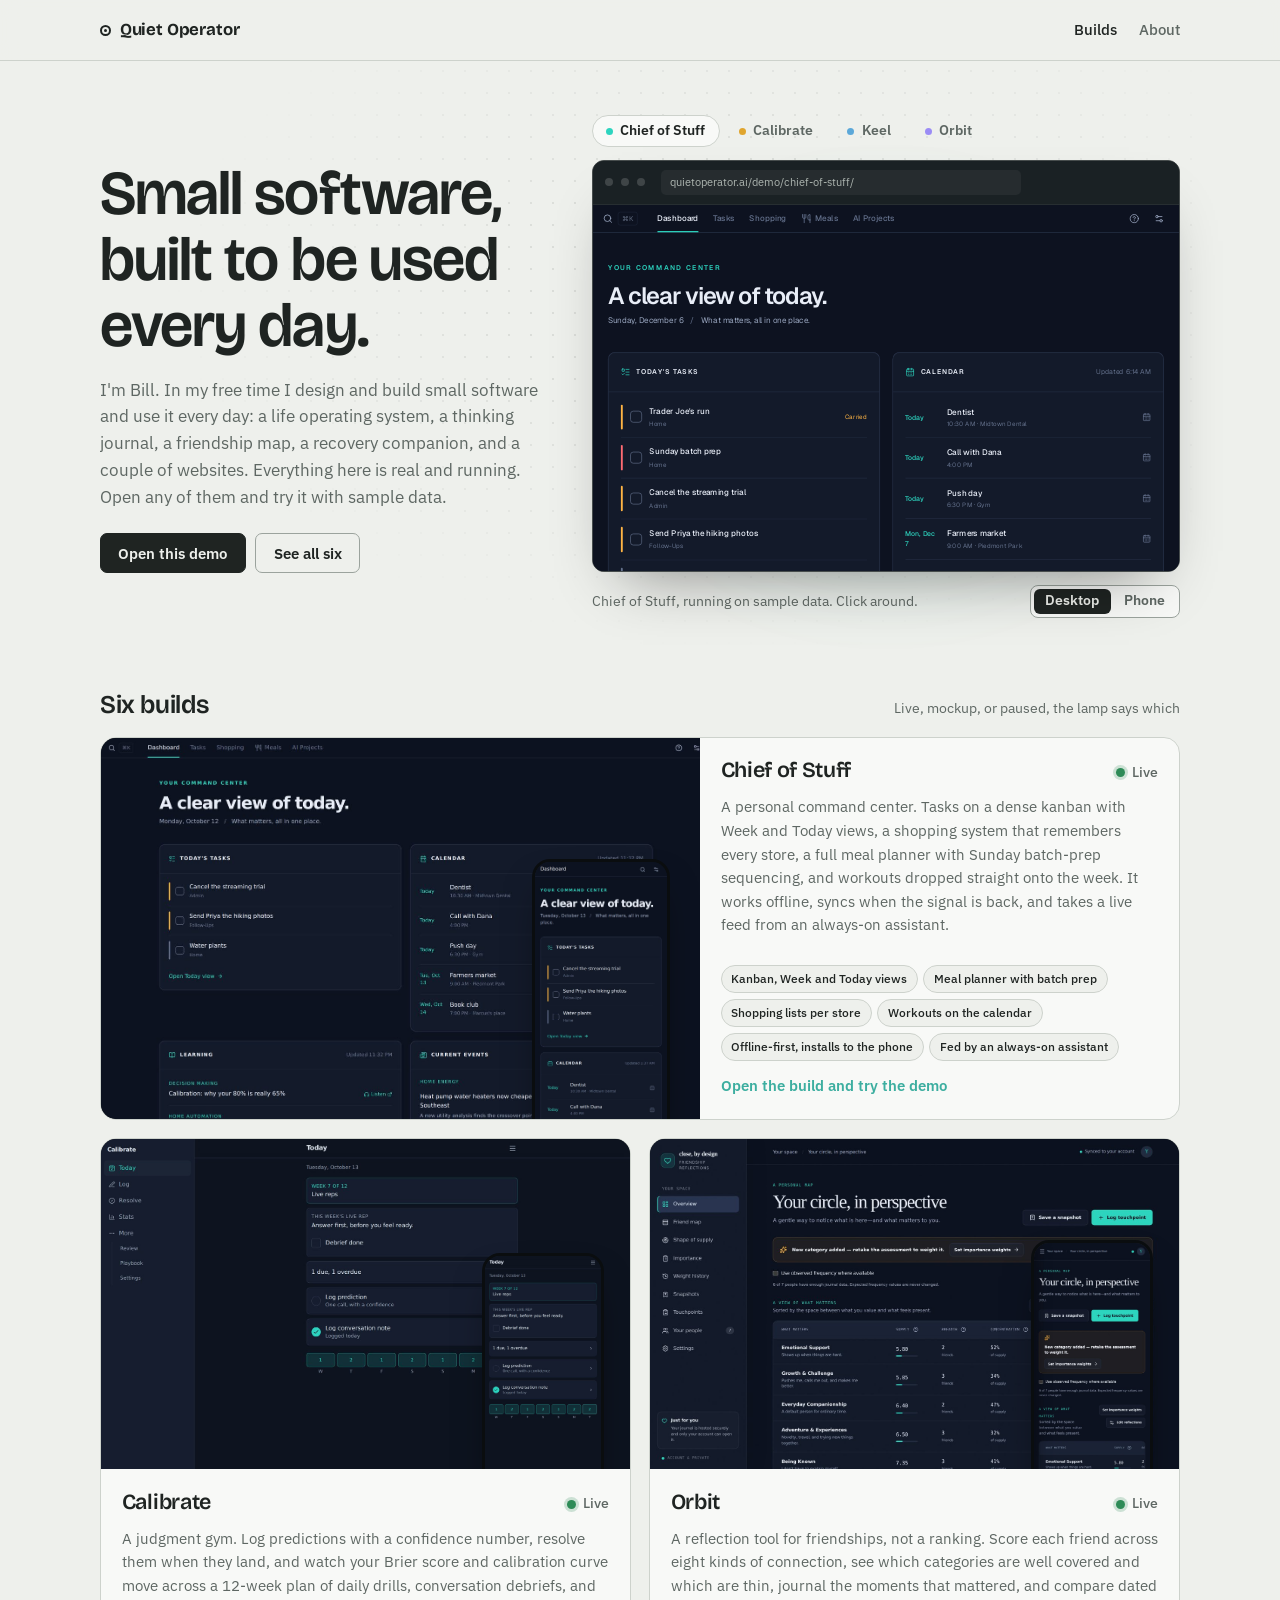
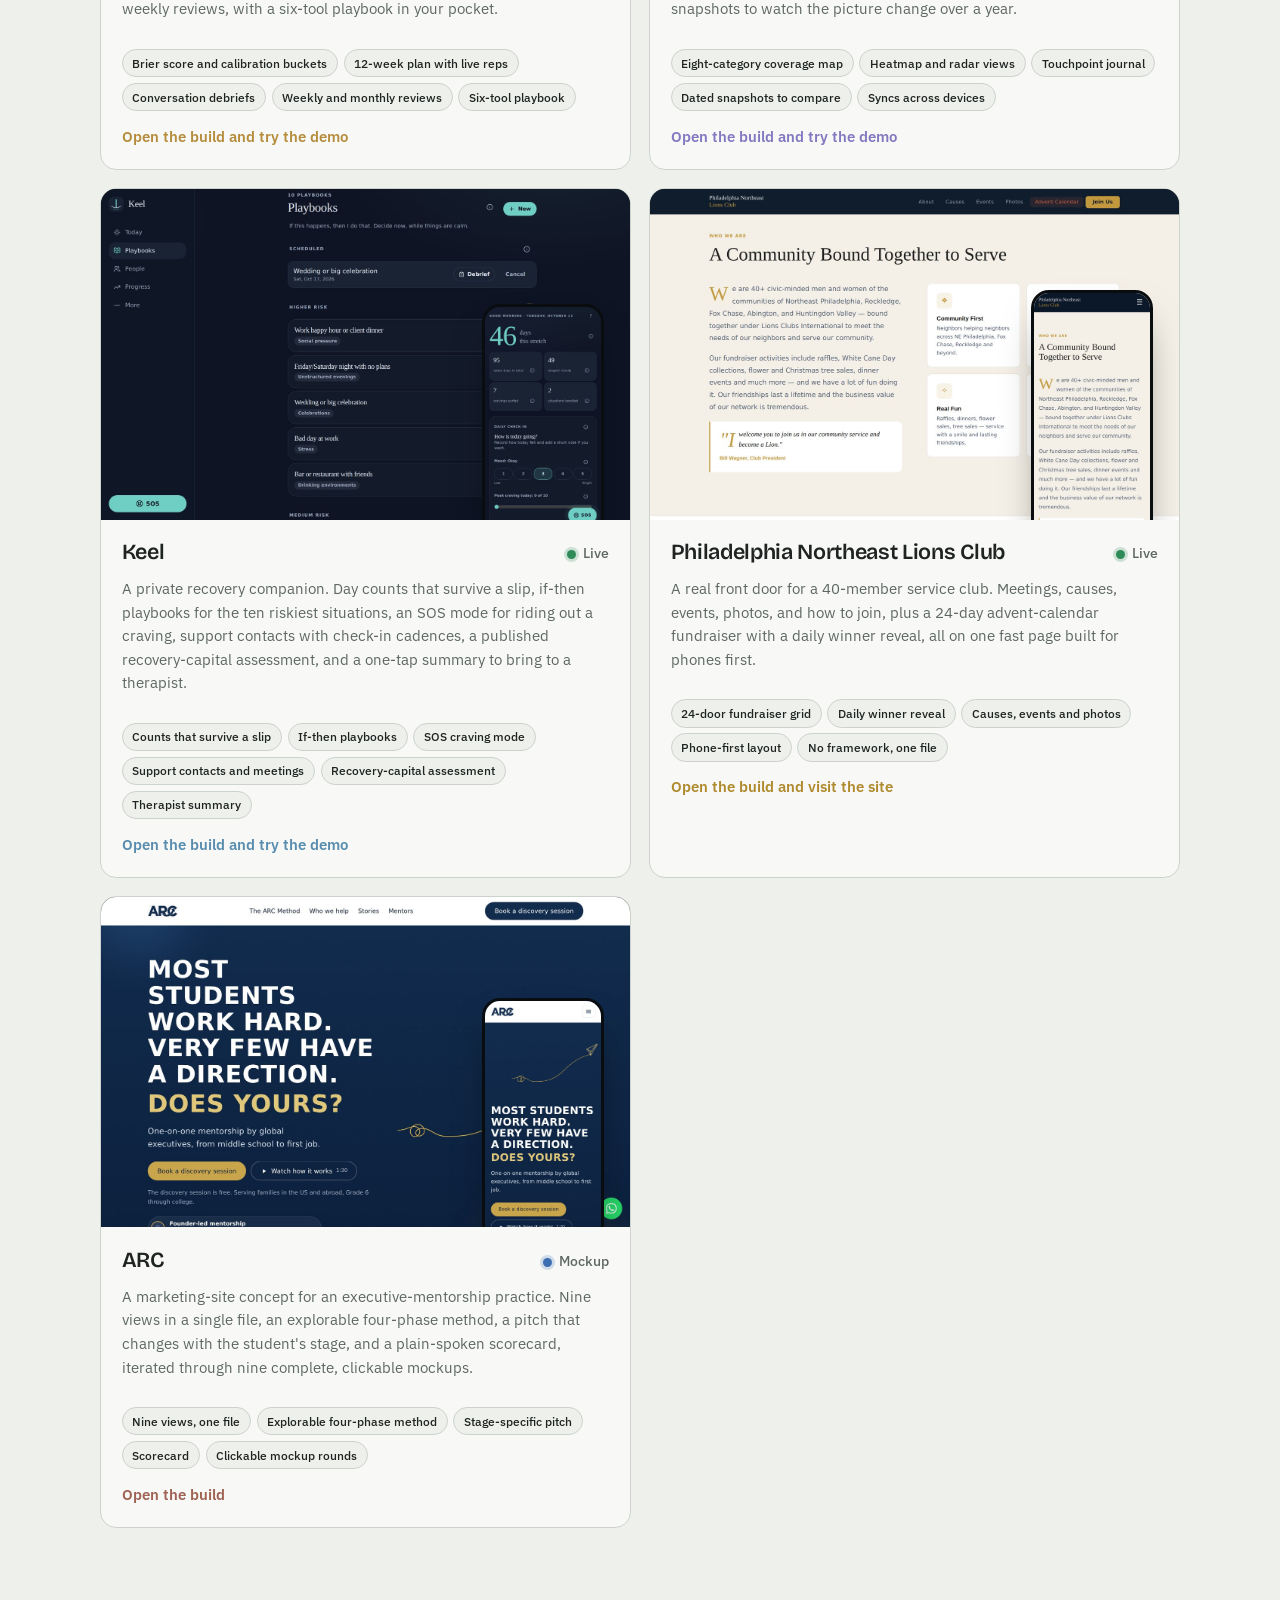
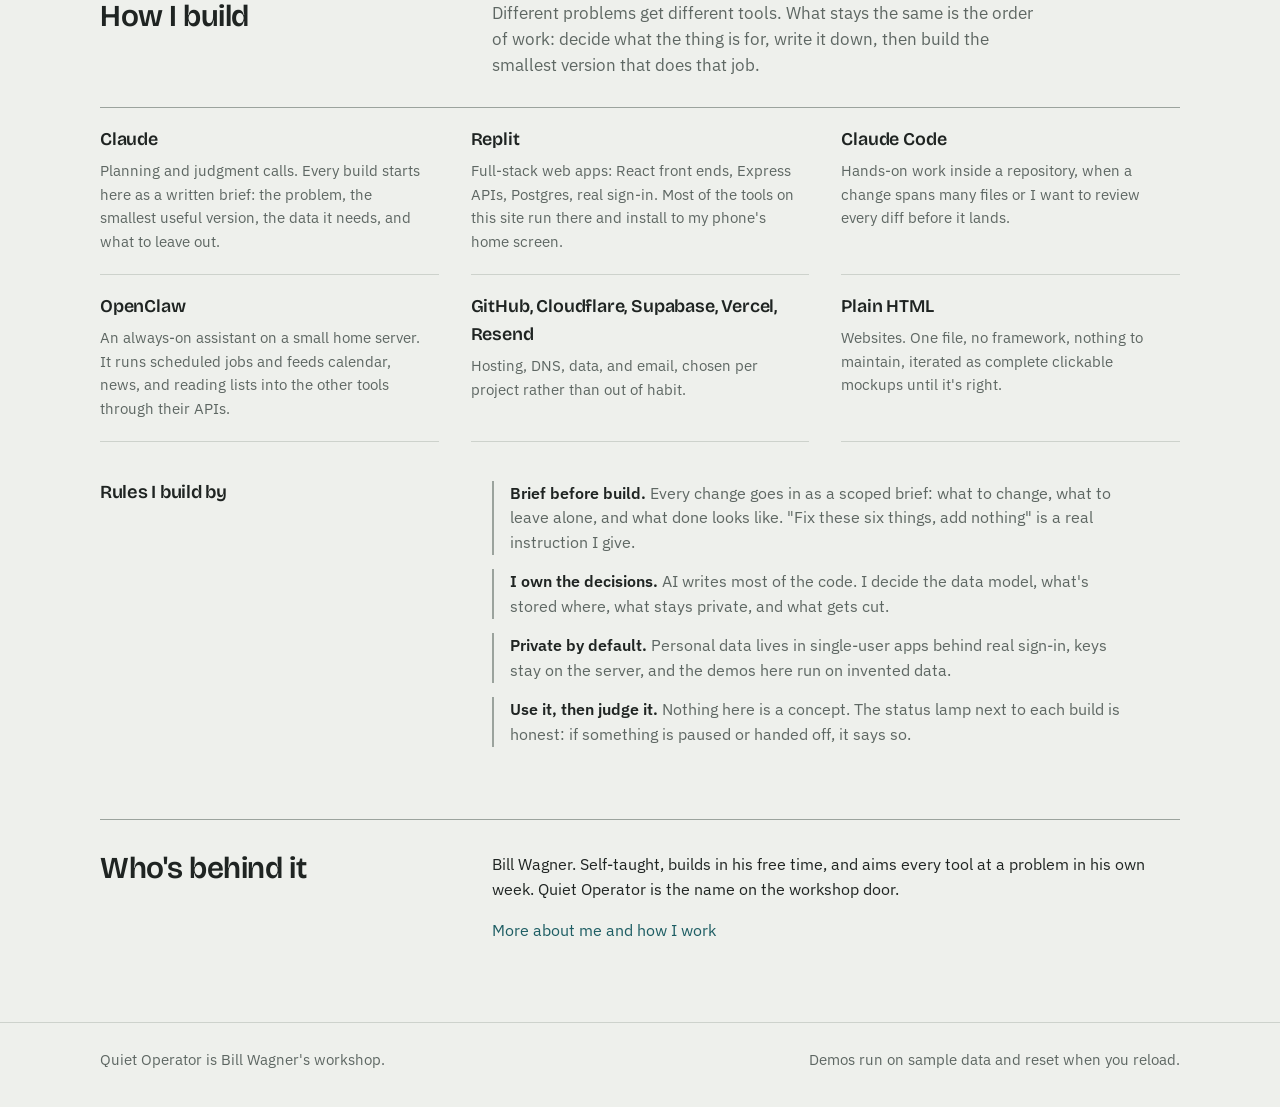
==== commit 4d7ead80: "Add files via upload" ====
--- a/index.html
+++ b/index.html
@@ -113,43 +113,59 @@
   .device .screen .tile b { font-family: var(--display); font-size: clamp(2rem, 6vw, 4rem); font-weight: 700; letter-spacing: -0.03em; color: var(--tile, #2DD4BF); }
 
   /* ---------- home: hero ---------- */
-  .hero { position: relative; padding: 3.6rem 0 2.6rem; display: grid; grid-template-columns: minmax(0, 1fr) minmax(0, 1.15fr); gap: 2.4rem 3.5rem; align-items: center; }
+  .hero { position: relative; padding: 3.4rem 0 2.4rem; display: grid; grid-template-columns: minmax(0, .9fr) minmax(0, 1.2fr); gap: 2.2rem 3.2rem; align-items: center; }
   .hero::before { content: ""; position: absolute; inset: -1px -1.25rem 0; z-index: -1; pointer-events: none;
     background-image: radial-gradient(var(--grid) 1px, transparent 1.2px); background-size: 22px 22px;
     -webkit-mask-image: radial-gradient(ellipse 70% 80% at 60% 40%, #000 30%, transparent 75%); mask-image: radial-gradient(ellipse 70% 80% at 60% 40%, #000 30%, transparent 75%); }
   .hero h1 { max-width: 13ch; }
-  .hero .lede { font-size: 1.12rem; color: var(--muted); max-width: 46ch; margin: 1.1rem 0 1.5rem; }
+  .hero .lede { font-size: 1.08rem; color: var(--muted); max-width: 46ch; margin: 1.1rem 0 1.4rem; }
   .hero .cta { display: flex; gap: .6rem; flex-wrap: wrap; }
-  .hero .cap { margin-top: .75rem; font-size: .85rem; color: var(--muted); display: flex; gap: .5rem 1.2rem; flex-wrap: wrap; align-items: center; }
-  .hero .cap .dots { display: inline-flex; gap: 5px; }
-  .hero .cap .dots i { width: 6px; height: 6px; border-radius: 50%; background: var(--line-strong); cursor: pointer; }
-  .hero .cap .dots i.on { background: var(--ink); }
+  .hero-visual { position: relative; --accent: #2DD4BF; }
+  .hero-visual::before { content: ""; position: absolute; inset: 8% -6% -4%; z-index: -1; border-radius: 40px; filter: blur(48px); opacity: .55;
+    background: radial-gradient(60% 60% at 50% 50%, color-mix(in srgb, var(--accent) 45%, transparent), transparent 70%); transition: background .6s; }
+  .apptabs { display: flex; gap: .3rem; margin-bottom: .8rem; overflow-x: auto; scrollbar-width: none; }
+  .apptabs::-webkit-scrollbar { display: none; }
+  .apptabs button { flex: none; font: 600 .85rem/1 var(--body); color: var(--muted); background: transparent; border: 1px solid transparent; border-radius: 999px; padding: .5rem .85rem; cursor: pointer; display: inline-flex; align-items: center; gap: .45rem; transition: color .15s, background .15s, border-color .15s; }
+  .apptabs button i { width: 7px; height: 7px; border-radius: 50%; background: var(--dot, var(--line-strong)); }
+  .apptabs button:hover { color: var(--ink); background: var(--surface); }
+  .apptabs button[aria-selected="true"] { color: var(--ink); background: var(--surface); border-color: var(--line); }
+  .hero-stage { position: relative; }
+  .hero-stage .phone { width: min(300px, 70%); }
+  .hero-stage .screen img, .hero-stage .scr img { transition: opacity .45s; }
+  .hero .cap { margin-top: .8rem; font-size: .85rem; color: var(--muted); display: flex; gap: .6rem 1rem; flex-wrap: wrap; align-items: center; justify-content: space-between; }
+  .hero .cap .viewtoggle button { padding: .35rem .7rem; }
+  .hero-stage .phone.live-sizer { width: auto; aspect-ratio: auto; padding: 0; background: transparent; border: 0; box-shadow: none; }
+  .hero-stage .live-wrap { position: relative; margin: 0 auto; }
   @media (max-width: 860px) { .hero { grid-template-columns: 1fr; padding-top: 2.4rem; } .hero h1 { max-width: 16ch; } }
 
-  /* ---------- home: status board ---------- */
-  .board { border-top: 1px solid var(--line-strong); margin-top: 1.5rem; }
-  .board-head { display: flex; justify-content: space-between; align-items: baseline; padding: 1.2rem 0 .4rem; color: var(--muted); font-size: .9rem; }
-  .row { display: grid; grid-template-columns: 104px 1.1fr 2fr auto auto; gap: 1.4rem; align-items: center; padding: .9rem 0; border-bottom: 1px solid var(--line); color: inherit; position: relative; transition: background .15s; }
-  .row::before { content: ""; position: absolute; inset: 0 -1.2rem; background: var(--surface); opacity: 0; border-radius: 10px; z-index: -1; transition: opacity .15s; }
-  .row:hover { text-decoration: none; }
-  .row:hover::before { opacity: 1; }
-  .thumb { width: 104px; aspect-ratio: 16 / 10; border-radius: 6px; overflow: hidden; background: var(--frame); border: 1px solid color-mix(in srgb, var(--frame) 70%, var(--line-strong)); display: grid; place-items: center; transition: transform .2s; }
-  .row:hover .thumb { transform: translateY(-1px) scale(1.03); }
-  .thumb img { width: 100%; height: 100%; object-fit: cover; object-position: top left; }
-  .thumb b { font-family: var(--display); font-size: 1.3rem; font-weight: 700; letter-spacing: -0.03em; color: var(--tile, #2DD4BF); }
-  .row .name { font-family: var(--display); font-weight: 600; font-size: 1.28rem; letter-spacing: -0.01em; display: flex; align-items: baseline; gap: .6rem; flex-wrap: wrap; }
-  .row .name small { font-family: var(--body); font-weight: 400; font-size: .82rem; color: var(--muted); letter-spacing: 0; }
-  .row .job { color: var(--muted); font-size: 1rem; max-width: 44ch; }
-  .row .open { font-weight: 600; color: var(--ink); font-size: .95rem; transition: transform .15s; }
-  .row:hover .open { color: var(--accent); transform: translateX(2px); }
-  @media (max-width: 760px) {
-    .row { grid-template-columns: 84px 1fr auto; grid-template-areas: "thumb name lamp" "thumb job job"; gap: .25rem 1rem; align-items: start; }
-    .thumb { grid-area: thumb; width: 84px; margin-top: .2rem; }
-    .row .name { grid-area: name; font-size: 1.15rem; }
-    .row .job { grid-area: job; font-size: .93rem; }
-    .row .lamp { grid-area: lamp; }
-    .row .open { display: none; }
-  }
+  /* ---------- home: build cards ---------- */
+  .grid-head { display: flex; justify-content: space-between; align-items: baseline; gap: 1rem; margin: 2.2rem 0 1.1rem; }
+  .grid-head h2 { font-size: clamp(1.3rem, 2.2vw, 1.6rem); }
+  .grid-head span { color: var(--muted); font-size: .9rem; }
+  .grid { display: grid; grid-template-columns: 1fr 1fr; gap: 1.1rem; }
+  .card { --accent: #2DD4BF; --mx: 50%; --my: 50%; position: relative; display: grid; grid-template-rows: auto 1fr; border-radius: 16px; background: var(--surface); border: 1px solid var(--line); color: inherit; overflow: hidden; isolation: isolate; transition: transform .25s cubic-bezier(.2,.7,.2,1), border-color .25s; }
+  .card:hover { text-decoration: none; transform: translateY(-2px); border-color: color-mix(in srgb, var(--accent) 35%, var(--line)); }
+  .card::before { content: ""; position: absolute; inset: 0; z-index: 0; pointer-events: none; opacity: 0; transition: opacity .3s;
+    background: radial-gradient(520px circle at var(--mx) var(--my), color-mix(in srgb, var(--accent) 12%, transparent), transparent 42%); }
+  .card:hover::before { opacity: 1; }
+  .card.wide { grid-column: 1 / -1; grid-template-columns: 1.25fr 1fr; grid-template-rows: none; }
+  .card-media { position: relative; background: var(--frame); aspect-ratio: 16 / 10; overflow: hidden; }
+  .card.wide .card-media { aspect-ratio: auto; min-height: 360px; }
+  .card-media .shot { position: absolute; inset: 0; width: 100%; height: 100%; object-fit: cover; object-position: top left; transition: transform .6s cubic-bezier(.2,.7,.2,1); }
+  .card:hover .card-media .shot { transform: scale(1.025); }
+  .card-media .shot-p { position: absolute; right: 5%; bottom: -8%; width: 23%; border-radius: 18px; border: 3px solid #0A0D0F; background: #0A0D0F; box-shadow: 0 20px 40px -16px rgba(0,0,0,.6); transition: transform .5s cubic-bezier(.2,.7,.2,1); }
+  .card:hover .card-media .shot-p { transform: translateY(-6px); }
+  .card-media .tilebg { position: absolute; inset: 0; display: grid; place-items: center; color: var(--frame-ink); }
+  .card-media .tilebg b { font-family: var(--display); font-size: 3rem; font-weight: 700; color: var(--accent); }
+  .card-body { position: relative; z-index: 1; padding: 1.2rem 1.3rem 1.3rem; display: grid; gap: .7rem; align-content: start; }
+  .card-top { display: flex; justify-content: space-between; align-items: baseline; gap: 1rem; }
+  .card-top h3 { font-size: 1.35rem; letter-spacing: -0.015em; }
+  .card-body p { color: var(--muted); font-size: .95rem; max-width: none; }
+  .caps { display: flex; flex-wrap: wrap; gap: .35rem; list-style: none; margin: .1rem 0 0; padding: 0; }
+  .caps li { font-size: .78rem; font-weight: 500; color: var(--ink); border: 1px solid var(--line); background: var(--bg); border-radius: 999px; padding: .22rem .6rem; }
+  .card .open { font-weight: 600; font-size: .92rem; color: var(--accent-ink-text, var(--accent)); margin-top: .2rem; filter: saturate(.8) brightness(.85); }
+  .card:hover .open { text-decoration: underline; text-underline-offset: 3px; }
+  @media (max-width: 860px) { .grid { grid-template-columns: 1fr; } .card.wide { grid-template-columns: 1fr; } .card.wide .card-media { aspect-ratio: 16 / 10; min-height: 0; } .grid-head { flex-direction: column; align-items: flex-start; gap: .2rem; } }
 
   /* ---------- home: how I build ---------- */
   .how { margin-top: 4.5rem; }
@@ -178,7 +194,7 @@
   .bhead { display: grid; grid-template-columns: 1fr auto; gap: 1.2rem 2rem; align-items: end; padding-bottom: 1.8rem; }
   .bhead h1 { display: flex; align-items: baseline; gap: .8rem; flex-wrap: wrap; }
   .bhead h1 small { font-family: var(--body); font-weight: 400; font-size: .95rem; color: var(--muted); letter-spacing: 0; line-height: 1.3; }
-  .bhead .one { font-size: 1.22rem; color: var(--muted); margin: .7rem 0 1rem; max-width: 48ch; }
+  .bhead .one { font-size: 1.1rem; color: var(--muted); margin: .7rem 0 1rem; max-width: 62ch; }
   .bhead .meta { display: grid; gap: .7rem; justify-items: start; }
   .bhead .actions { display: flex; gap: .6rem; flex-wrap: wrap; align-items: center; }
   .bhead .note { font-size: .82rem; color: var(--muted); }
@@ -289,9 +305,8 @@
    ===================================================================== */
 const SITE = {
   headline: "Small software, built to be used every day.",
-  lede: "I'm Bill. I design and build small tools and websites in my free time, then use them every day. Everything here is real and running. Open any of them and try it with sample data.",
-  heroDemo: { slug: "chief-of-stuff", url: "demo/chief-of-stuff/", label: "Live demo · Chief of Stuff",
-    shots: ["img/chief-of-stuff/dashboard.jpg", "img/chief-of-stuff/week.jpg", "img/chief-of-stuff/meals-week.jpg", "img/chief-of-stuff/shopping.jpg"] },
+  lede: "I'm Bill. In my free time I design and build small software and use it every day: a life operating system, a thinking journal, a friendship map, a recovery companion, and a couple of websites. Everything here is real and running. Open any of them and try it with sample data.",
+  heroApps: ["chief-of-stuff", "calibrate", "keel", "orbit"],
 };
 
 const TOOLBOX = [
@@ -312,7 +327,8 @@
 const BUILDS = [
   {
     slug: "chief-of-stuff", name: "Chief of Stuff", status: "live", tile: "#2DD4BF",
-    one: "Tasks, shopping, meals, and workouts on one dense screen.",
+    one: "A personal command center. Tasks on a dense kanban with Week and Today views, a shopping system that remembers every store, a full meal planner with Sunday batch-prep sequencing, and workouts dropped straight onto the week. It works offline, syncs when the signal is back, and takes a live feed from an always-on assistant.",
+    caps: ["Kanban, Week and Today views", "Meal planner with batch prep", "Shopping lists per store", "Workouts on the calendar", "Offline-first, installs to the phone", "Fed by an always-on assistant"],
     stack: ["React + Vite", "Express", "Replit", "Postgres", "Installed PWA"],
     builtWith: "Replit, from briefs written in Claude",
     demo: "demo/chief-of-stuff/", demoPreview: "https://claude.ai/artifact/Key4ocAfdXskRye5et5ehi", live: null,
@@ -331,7 +347,8 @@
   },
   {
     slug: "calibrate", name: "Calibrate", status: "live", tile: "#E0A52E",
-    one: "A daily prediction journal that scores how well you think.",
+    one: "A judgment gym. Log predictions with a confidence number, resolve them when they land, and watch your Brier score and calibration curve move across a 12-week plan of daily drills, conversation debriefs, and weekly reviews, with a six-tool playbook in your pocket.",
+    caps: ["Brier score and calibration buckets", "12-week plan with live reps", "Conversation debriefs", "Weekly and monthly reviews", "Six-tool playbook"],
     stack: ["Replit", "Installed PWA"], builtWith: "Replit, from briefs written in Claude", demo: "demo/calibrate/", demoPreview: "https://claude.ai/artifact/Hg8SxWRX22yjt3MsbJjXZ1", live: null, hero: "img/calibrate/hero.jpg", heroPhone: "img/calibrate/m-hero.jpg", primary: "phone",
     why: "I wanted to get better at thinking, not just at knowing things. The only honest way to measure that is to write predictions down with a confidence number, score them when they resolve, and look at the pattern over months. Calibrate turns that into a two-minute daily habit.",
     features: [
@@ -345,7 +362,8 @@
   },
   {
     slug: "orbit", name: "Orbit", status: "live", tile: "#9B8CF5",
-    one: "Scores your friendships by what they give you, and shows where the gaps are.",
+    one: "A reflection tool for friendships, not a ranking. Score each friend across eight kinds of connection, see which categories are well covered and which are thin, journal the moments that mattered, and compare dated snapshots to watch the picture change over a year.",
+    caps: ["Eight-category coverage map", "Heatmap and radar views", "Touchpoint journal", "Dated snapshots to compare", "Syncs across devices"],
     stack: ["Replit", "Hosted with login"], builtWith: "Replit, from briefs written in Claude", demo: "demo/orbit/", demoPreview: "https://claude.ai/artifact/Jr34dbVL7TZVdYctjFjzz7", live: null, hero: "img/orbit/hero.jpg", heroPhone: "img/orbit/m-hero.jpg",
     why: "Most people grade friendships by closeness. I wanted to grade them by what they actually cover: who's there for fun, who's there when things are hard, who pushes me to grow. Scoring by category makes it obvious where life is well covered and where it's thin, which is a much more useful thing to know than who I text most.",
     features: [
@@ -359,7 +377,8 @@
   },
   {
     slug: "keel", name: "Keel", status: "live", tile: "#5CA8D9",
-    one: "A sobriety tracker that keeps a steady count without the lectures.",
+    one: "A private recovery companion. Day counts that survive a slip, if-then playbooks for the ten riskiest situations, an SOS mode for riding out a craving, support contacts with check-in cadences, a published recovery-capital assessment, and a one-tap summary to bring to a therapist.",
+    caps: ["Counts that survive a slip", "If-then playbooks", "SOS craving mode", "Support contacts and meetings", "Recovery-capital assessment", "Therapist summary"],
     stack: ["Replit", "Installed PWA", "Standalone and private"], builtWith: "Replit, from briefs written in Claude", demo: "demo/keel/", demoPreview: "https://claude.ai/artifact/1GB9YhA9tpAE6TmC5Phqjr", live: null, hero: "img/keel/hero.jpg", heroPhone: "img/keel/m-hero.jpg", primary: "phone",
     why: "A keel steadies a boat without steering it. Most sobriety apps are either a bare day counter or a social feed. Keel is a quiet dashboard: honest numbers, milestones grounded in established research, and no lecture when a day resets. It's built for someone who likes a tool and some data to see what they've done and what's next.",
     features: [
@@ -373,7 +392,8 @@
   },
   {
     slug: "lions", name: "Philadelphia Northeast Lions Club", status: "live", tile: "#D9A21B",
-    one: "A modern site for a 40-member service club, with a 24-day fundraiser built in.",
+    one: "A real front door for a 40-member service club. Meetings, causes, events, photos, and how to join, plus a 24-day advent-calendar fundraiser with a daily winner reveal, all on one fast page built for phones first.",
+    caps: ["24-door fundraiser grid", "Daily winner reveal", "Causes, events and photos", "Phone-first layout", "No framework, one file"],
     stack: ["Static HTML", "Single page", "Custom domain"], builtWith: "Claude, iterated as mockups", demo: null, live: "https://nephillylions.org", hero: "img/lions/hero.jpg", heroPhone: "img/lions/m-about.jpg",
     why: "The club's site was a 2000s-era template: nested tables, bold text everywhere, nothing that worked on a phone. A family member asked for help. The redesign gives the club a real front door, and the advent-calendar section turns a paper raffle into something members and buyers can follow online in December.",
     features: [
@@ -388,7 +408,8 @@
   },
   {
     slug: "arc", name: "ARC", status: "mockup", tile: "#C9705A",
-    one: "A marketing-site concept for an executive-mentorship practice, taken through nine complete mockups.",
+    one: "A marketing-site concept for an executive-mentorship practice. Nine views in a single file, an explorable four-phase method, a pitch that changes with the student's stage, and a plain-spoken scorecard, iterated through nine complete, clickable mockups.",
+    caps: ["Nine views, one file", "Explorable four-phase method", "Stage-specific pitch", "Scorecard", "Clickable mockup rounds"],
     stack: ["Static HTML", "Nine views, one file", "Embedded images"], builtWith: "Claude, nine mockup rounds", demo: null, live: null, hero: "img/arc/hero.jpg", heroPhone: "img/arc/m-home.jpg",
     why: "ARC pairs students, from middle school through college, with global executives as one-on-one mentors. The design problem was explaining a premium, high-touch service to parents without sounding like every other college counselor. I worked through nine complete, clickable mockups until the structure and the voice were right.",
     features: [
@@ -422,18 +443,21 @@
 
 function renderHome() {
   document.title = "Quiet Operator";
-  const d = SITE.heroDemo;
-  const useFrame = !PREVIEW && window.matchMedia("(min-width: 861px)").matches;
-  const screen = useFrame
-    ? `<iframe src="${esc(d.url)}" title="${esc(d.label)}" loading="lazy"></iframe>`
-    : d.shots.map((s, i) => `<img src="${esc(s)}" alt="" class="${i === 0 ? "on" : ""}" data-i="${i}">`).join("");
-  const rows = BUILDS.map((b, i) => `
-    <a class="row reveal" style="--i:${i + 4}" href="#/builds/${b.slug}">
-      ${thumb(b)}
-      <span class="name">${esc(b.name)}${b.subtitle ? `<small>${esc(b.subtitle)}</small>` : ""}</span>
-      <span class="job">${esc(b.one)}</span>
-      ${lamp(b.status)}
-      <span class="open">Open</span>
+  const apps = SITE.heroApps.map((slug) => BUILDS.find((b) => b.slug === slug)).filter(Boolean);
+  const live = !PREVIEW && window.matchMedia("(min-width: 861px)").matches;
+  const tabs = apps.map((b, k) => `<button type="button" role="tab" aria-selected="${k === 0}" data-slug="${b.slug}" style="--dot:${esc(b.tile)}"><i></i>${esc(b.name)}</button>`).join("");
+  const cards = BUILDS.map((b, k) => `
+    <a class="card reveal${k === 0 ? " wide" : ""}" style="--accent:${esc(b.tile || "#2DD4BF")};--i:${k + 4}" href="#/builds/${b.slug}">
+      <div class="card-media">
+        ${b.hero ? `<img class="shot" src="${esc(b.hero)}" alt="" loading="lazy">` : `<div class="tilebg"><b>${esc(initials(b.name))}</b></div>`}
+        ${b.heroPhone ? `<img class="shot-p" src="${esc(b.heroPhone)}" alt="" loading="lazy">` : ""}
+      </div>
+      <div class="card-body">
+        <div class="card-top"><h3>${esc(b.name)}</h3>${lamp(b.status)}</div>
+        <p>${esc(b.one)}</p>
+        ${b.caps ? `<ul class="caps">${b.caps.map((c) => `<li>${esc(c)}</li>`).join("")}</ul>` : ""}
+        <span class="open">${b.demo ? "Open the build and try the demo" : b.live ? "Open the build and visit the site" : "Open the build"}</span>
+      </div>
     </a>`).join("");
   const tools = TOOLBOX.map(([t, c]) => `<div class="tool"><dt>${esc(t)}</dt><dd>${esc(c)}</dd></div>`).join("");
   const rules = PRINCIPLES.map(([t, c]) => `<li><b>${esc(t)}.</b> ${esc(c)}</li>`).join("");
@@ -443,26 +467,18 @@
         <h1 class="reveal" style="--i:0">${esc(SITE.headline)}</h1>
         <p class="lede reveal" style="--i:1">${esc(SITE.lede)}</p>
         <div class="cta reveal" style="--i:2">
-          ${PREVIEW ? `<a class="btn" href="${esc(BUILDS.find((x) => x.slug === d.slug).demoPreview)}" target="_blank" rel="noopener">Open a live demo</a>` : `<a class="btn" href="${esc(d.url)}">Open a live demo</a>`}
+          ${PREVIEW ? `<a class="btn" href="${esc(apps[0].demoPreview || "#/builds/" + apps[0].slug)}" target="_blank" rel="noopener">Open a live demo</a>` : `<a class="btn" href="${esc(apps[0].demo)}" id="hero-open">Open this demo</a>`}
           <a class="btn ghost" href="#builds">See all six</a>
         </div>
       </div>
-      <div class="reveal" style="--i:2">
-        <div class="device" id="hero-device">
-          ${deviceBar("quietoperator.ai/" + d.url)}
-          <div class="screen">${screen}</div>
-        </div>
-        <div class="cap">
-          <span>${esc(d.label)}${useFrame ? ", click around" : ""}</span>
-          ${useFrame ? "" : `<span class="dots" id="hero-dots">${d.shots.map((_, i) => `<i class="${i === 0 ? "on" : ""}" data-i="${i}" role="button" aria-label="Screenshot ${i + 1}"></i>`).join("")}</span>`}
-          <span>Sample data. Resets on reload.</span>
-        </div>
+      <div class="hero-visual reveal" style="--i:2" id="hero-visual">
+        <div class="apptabs" role="tablist" aria-label="Choose an app">${tabs}</div>
+        <div class="hero-stage" id="hero-stage"></div>
+        <div class="cap"><span id="hero-cap"></span><div class="viewtoggle" id="hero-mode"><button type="button" data-mode="desktop" aria-pressed="true">Desktop</button><button type="button" data-mode="phone" aria-pressed="false">Phone</button></div></div>
       </div>
     </section>
-    <section class="board" id="builds" aria-label="Builds">
-      <div class="board-head reveal" style="--i:3"><span>Six builds</span><span>Live, mockup, or paused, the lamp says which</span></div>
-      ${rows}
-    </section>
+    <div class="grid-head reveal" style="--i:3" id="builds"><h2>Six builds</h2><span>Live, mockup, or paused, the lamp says which</span></div>
+    <section class="grid" aria-label="Builds">${cards}</section>
     <section class="how reveal" style="--i:10">
       <div class="how-head">
         <h2>How I build</h2>
@@ -479,16 +495,37 @@
       </div>
     </section>`;
   window.scrollTo(0, 0);
-  if (!useFrame) {
-    const imgs = [...app.querySelectorAll("#hero-device img")];
-    const dots = [...app.querySelectorAll("#hero-dots i")];
-    let cur = 0, timer = null;
-    const show = (i) => { cur = i; imgs.forEach((im, k) => im.classList.toggle("on", k === i)); dots.forEach((dt, k) => dt.classList.toggle("on", k === i)); };
-    const start = () => { stop(); if (!window.matchMedia("(prefers-reduced-motion: reduce)").matches) timer = setInterval(() => show((cur + 1) % imgs.length), 3800); };
-    const stop = () => { if (timer) clearInterval(timer); timer = null; };
-    dots.forEach((dt) => dt.addEventListener("click", () => { show(Number(dt.dataset.i)); start(); }));
-    start(); cleanup.push(stop);
-  }
+
+  // hero: app tabs + desktop / phone, live when the demos are on the same site
+  let cur = apps[0], mode = "desktop";
+  const stage = app.querySelector("#hero-stage"), cap = app.querySelector("#hero-cap"), visual = app.querySelector("#hero-visual"), openBtn = app.querySelector("#hero-open");
+  const paint = () => {
+    visual.style.setProperty("--accent", cur.tile || "#2DD4BF");
+    cap.textContent = live ? `${cur.name}, running on sample data. Click around.` : `${cur.name}, on sample data.`;
+    if (openBtn) openBtn.href = cur.demo;
+    if (mode === "phone") {
+      const scale = Math.min(1, (Math.min(stage.clientWidth, 520)) / 412, 0.62);
+      stage.innerHTML = live
+        ? `<div class="live-wrap" style="width:${412 * scale}px;height:${892 * scale}px"><div class="phone live" style="transform:scale(${scale})"><div class="scr"><iframe src="${esc(cur.demo)}" title="${esc(cur.name)} demo at phone size" loading="lazy"></iframe></div></div></div>`
+        : `<div class="phone"><div class="scr"><img class="on" src="${esc(cur.heroPhone || cur.hero)}" alt="${esc(cur.name)} on a phone"></div></div>`;
+    } else {
+      stage.innerHTML = `<div class="device">${deviceBar("quietoperator.ai/" + (cur.demo || ""))}<div class="screen">${live ? `<iframe src="${esc(cur.demo)}" title="${esc(cur.name)} demo" loading="lazy"></iframe>` : `<img class="on" src="${esc(cur.hero)}" alt="${esc(cur.name)}">`}</div></div>`;
+    }
+  };
+  app.querySelectorAll(".apptabs button").forEach((t) => t.addEventListener("click", () => {
+    cur = apps.find((b) => b.slug === t.dataset.slug);
+    app.querySelectorAll(".apptabs button").forEach((x) => x.setAttribute("aria-selected", String(x === t)));
+    paint();
+  }));
+  app.querySelectorAll("#hero-mode button").forEach((x) => x.addEventListener("click", () => {
+    mode = x.dataset.mode; app.querySelectorAll("#hero-mode button").forEach((y) => y.setAttribute("aria-pressed", String(y === x))); paint();
+  }));
+  paint();
+
+  // cards: spotlight follows the pointer
+  const onMove = (e) => { const c = e.target.closest(".card"); if (!c) return; const r = c.getBoundingClientRect(); c.style.setProperty("--mx", `${e.clientX - r.left}px`); c.style.setProperty("--my", `${e.clientY - r.top}px`); };
+  app.addEventListener("pointermove", onMove);
+  cleanup.push(() => app.removeEventListener("pointermove", onMove));
 }
 
 function renderBuild(slug) {
@@ -537,7 +574,7 @@
       <div>
         <h1>${esc(b.name)}${b.subtitle ? `<small>${esc(b.subtitle)}</small>` : ""}</h1>
         <p class="one">${esc(b.one)}</p>
-        <div class="chips">${b.stack.map((x) => `<span class="chip">${esc(x)}</span>`).join("")}</div>
+        <div class="chips">${(b.caps || b.stack).map((x) => `<span class="chip">${esc(x)}</span>`).join("")}</div>
       </div>
       <div class="meta">
         ${lamp(b.status)}
@@ -575,7 +612,7 @@
       <h2>Under the hood</h2>
       <details>
         <summary>Stack, process, and what was hard</summary>
-        <div class="inner"><p>${esc(b.hood)}</p></div>
+        <div class="inner"><div class="chips" style="margin-bottom:.9rem">${b.stack.map((x) => `<span class="chip">${esc(x)}</span>`).join("")}</div><p>${esc(b.hood)}</p></div>
       </details>
     </section>
 
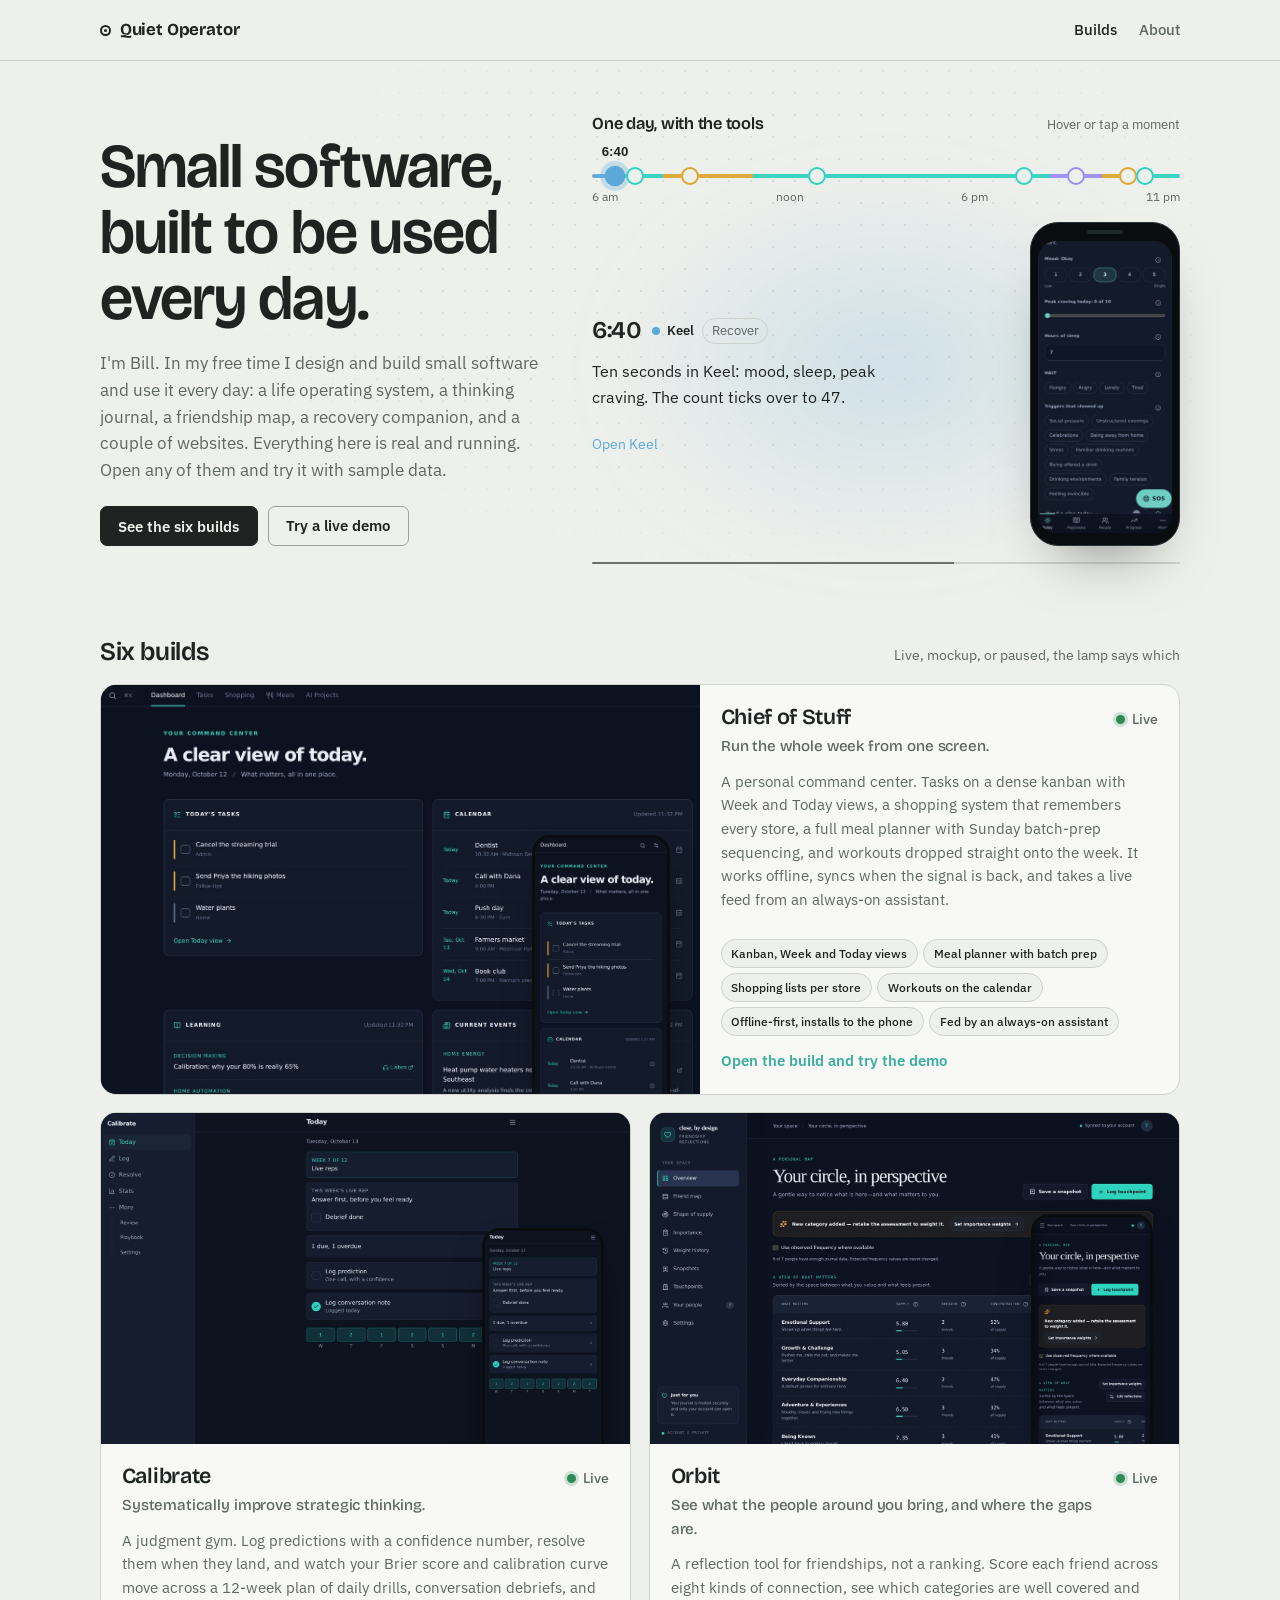
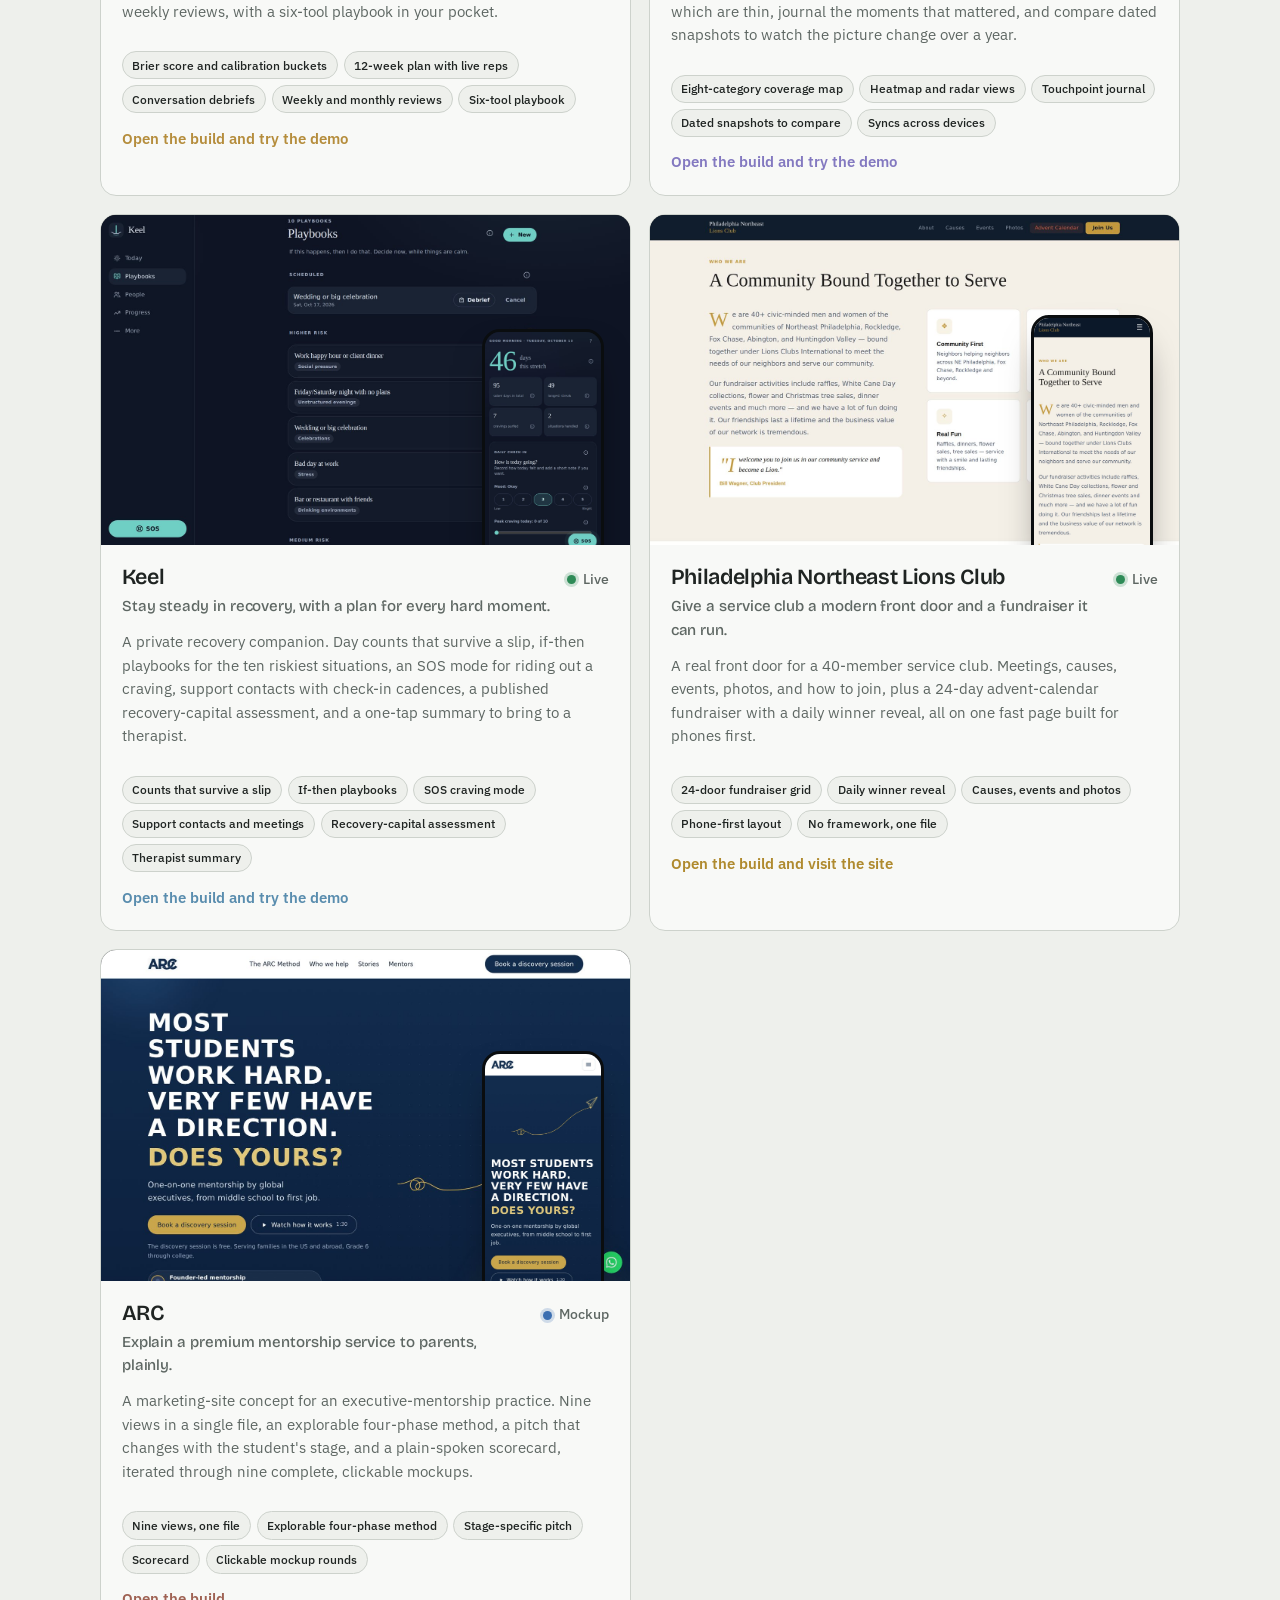
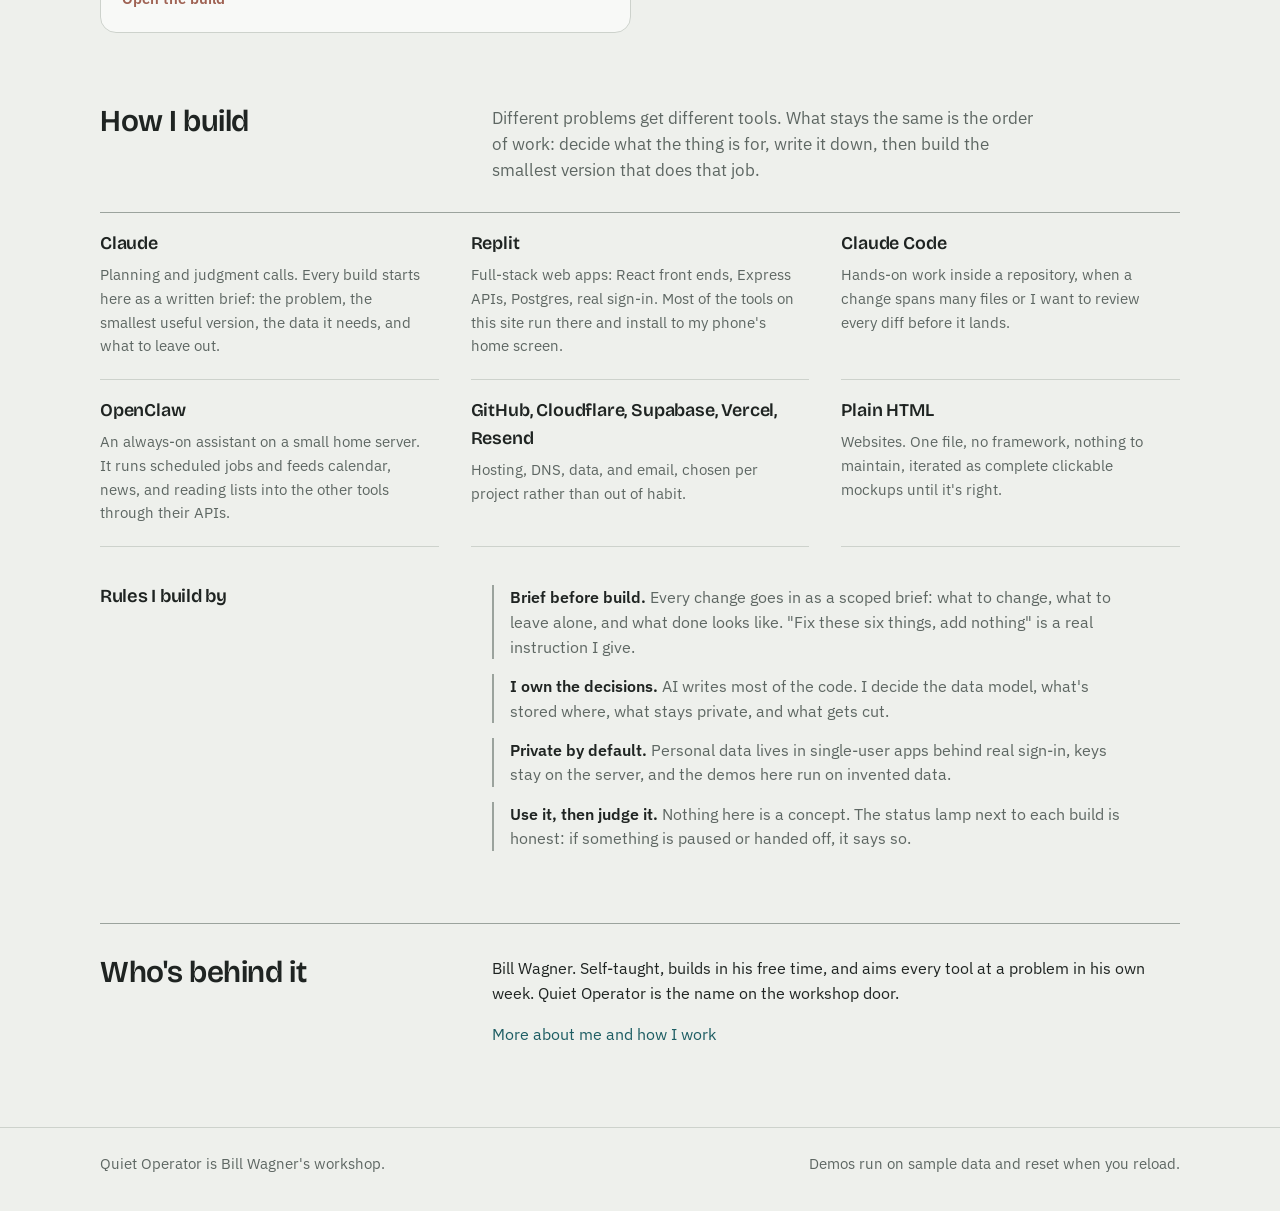
==== commit 829af83a: "Add files via upload" ====
--- a/index.html
+++ b/index.html
@@ -123,19 +123,35 @@
   .hero-visual { position: relative; --accent: #2DD4BF; }
   .hero-visual::before { content: ""; position: absolute; inset: 8% -6% -4%; z-index: -1; border-radius: 40px; filter: blur(48px); opacity: .55;
     background: radial-gradient(60% 60% at 50% 50%, color-mix(in srgb, var(--accent) 45%, transparent), transparent 70%); transition: background .6s; }
-  .apptabs { display: flex; gap: .3rem; margin-bottom: .8rem; overflow-x: auto; scrollbar-width: none; }
-  .apptabs::-webkit-scrollbar { display: none; }
-  .apptabs button { flex: none; font: 600 .85rem/1 var(--body); color: var(--muted); background: transparent; border: 1px solid transparent; border-radius: 999px; padding: .5rem .85rem; cursor: pointer; display: inline-flex; align-items: center; gap: .45rem; transition: color .15s, background .15s, border-color .15s; }
-  .apptabs button i { width: 7px; height: 7px; border-radius: 50%; background: var(--dot, var(--line-strong)); }
-  .apptabs button:hover { color: var(--ink); background: var(--surface); }
-  .apptabs button[aria-selected="true"] { color: var(--ink); background: var(--surface); border-color: var(--line); }
-  .hero-stage { position: relative; }
-  .hero-stage .phone { width: min(300px, 70%); }
-  .hero-stage .screen img, .hero-stage .scr img { transition: opacity .45s; }
-  .hero .cap { margin-top: .8rem; font-size: .85rem; color: var(--muted); display: flex; gap: .6rem 1rem; flex-wrap: wrap; align-items: center; justify-content: space-between; }
-  .hero .cap .viewtoggle button { padding: .35rem .7rem; }
-  .hero-stage .phone.live-sizer { width: auto; aspect-ratio: auto; padding: 0; background: transparent; border: 0; box-shadow: none; }
-  .hero-stage .live-wrap { position: relative; margin: 0 auto; }
+  .day { display: grid; gap: 1rem; }
+  .day-head { display: flex; justify-content: space-between; align-items: baseline; gap: 1rem; }
+  .day-head h2 { font-size: 1.05rem; font-weight: 600; }
+  .day-head span { font-size: .82rem; color: var(--muted); }
+  .strip { position: relative; height: 54px; }
+  .strip .rail { position: absolute; left: 0; right: 0; top: 22px; height: 4px; border-radius: 2px; background: var(--line); overflow: hidden; }
+  .strip .band { position: absolute; top: 0; bottom: 0; background: var(--c); opacity: .9; }
+  .strip .ticks { position: absolute; left: 0; right: 0; top: 36px; display: flex; justify-content: space-between; font-size: .72rem; color: var(--muted); }
+  .strip .dot { position: absolute; top: 24px; width: 18px; height: 18px; margin-left: -9px; border-radius: 50%; border: 0; padding: 0; cursor: pointer; background: var(--bg); box-shadow: 0 0 0 2px var(--c) inset; transition: transform .2s, box-shadow .2s; transform: translateY(-50%); }
+  .strip .dot:hover, .strip .dot[aria-current="true"] { background: var(--c); box-shadow: 0 0 0 4px color-mix(in srgb, var(--c) 28%, transparent); transform: translateY(-50%) scale(1.15); }
+  .strip .dot span { position: absolute; left: 50%; bottom: 100%; transform: translateX(-50%); margin-bottom: 6px; font-size: .72rem; font-weight: 600; color: var(--ink); white-space: nowrap; pointer-events: none; opacity: 0; transition: opacity .2s; }
+  .strip .dot[aria-current="true"] span, .strip .dot:hover span { opacity: 1; }
+  .moment { display: grid; grid-template-columns: 1fr 150px; gap: 1.2rem; align-items: center; min-height: 290px; }
+  .moment .mtext { display: grid; gap: .55rem; align-content: start; }
+  .moment .mtop { display: flex; align-items: center; gap: .5rem; flex-wrap: wrap; font-size: .82rem; color: var(--muted); }
+  .moment .mtop b { font-family: var(--display); font-size: 1.5rem; font-weight: 600; letter-spacing: -0.02em; color: var(--ink); margin-right: .2rem; }
+  .moment .app { display: inline-flex; align-items: center; gap: .4rem; font-weight: 600; color: var(--ink); }
+  .moment .app i { width: 8px; height: 8px; border-radius: 50%; background: var(--c); }
+  .moment .area { border: 1px solid var(--line); border-radius: 999px; padding: .12rem .55rem; }
+  .moment p { font-size: 1.02rem; color: var(--ink); max-width: 34ch; }
+  .moment .mlink { font-size: .88rem; }
+  .moment .phone { width: 150px; margin: 0; padding: 18px 7px 12px; border-radius: 28px; }
+  .moment .phone::before { width: 36px; height: 4px; top: 7px; }
+  .moment .phone .scr { border-radius: 18px; }
+  .moment .phone .scr img { transition: opacity .35s; }
+  .progress { height: 2px; background: var(--line); border-radius: 1px; overflow: hidden; }
+  .progress i { display: block; height: 100%; width: 0; background: var(--ink); opacity: .55; }
+  .hero .cap { margin-top: .4rem; }
+  @media (max-width: 480px) { .moment { grid-template-columns: 1fr 120px; } .moment .phone { width: 120px; } .strip .dot span { display: none; } }
   @media (max-width: 860px) { .hero { grid-template-columns: 1fr; padding-top: 2.4rem; } .hero h1 { max-width: 16ch; } }
 
   /* ---------- home: build cards ---------- */
@@ -160,6 +176,10 @@
   .card-body { position: relative; z-index: 1; padding: 1.2rem 1.3rem 1.3rem; display: grid; gap: .7rem; align-content: start; }
   .card-top { display: flex; justify-content: space-between; align-items: baseline; gap: 1rem; }
   .card-top h3 { font-size: 1.35rem; letter-spacing: -0.015em; }
+  .goal { margin: .25rem 0 0; font-family: var(--display); font-weight: 500; font-size: 1rem; color: var(--ink); letter-spacing: -0.005em; max-width: 34ch; font-variation-settings: "opsz" 24; }
+  .card-body .goal + p, .card-body p { max-width: none; }
+  .bhead .goal.big { font-size: 1.3rem; margin: .5rem 0 0; max-width: 40ch; }
+  .bhead .goal.big + .one { margin-top: .6rem; }
   .card-body p { color: var(--muted); font-size: .95rem; max-width: none; }
   .caps { display: flex; flex-wrap: wrap; gap: .35rem; list-style: none; margin: .1rem 0 0; padding: 0; }
   .caps li { font-size: .78rem; font-weight: 500; color: var(--ink); border: 1px solid var(--line); background: var(--bg); border-radius: 999px; padding: .22rem .6rem; }
@@ -306,7 +326,16 @@
 const SITE = {
   headline: "Small software, built to be used every day.",
   lede: "I'm Bill. In my free time I design and build small software and use it every day: a life operating system, a thinking journal, a friendship map, a recovery companion, and a couple of websites. Everything here is real and running. Open any of them and try it with sample data.",
-  heroApps: ["chief-of-stuff", "calibrate", "keel", "orbit"],
+  day: [
+    { t: "6:40", h: 6.67, app: "keel", area: "Recover", text: "Ten seconds in Keel: mood, sleep, peak craving. The count ticks over to 47.", shot: "img/keel/m-checkin.jpg" },
+    { t: "7:15", h: 7.25, app: "chief-of-stuff", area: "Plan", text: "Chief of Stuff's dashboard: today's tasks, tonight's dinner, the calendar, and the overnight news brief the assistant pulled in.", shot: "img/chief-of-stuff/m-dashboard.jpg" },
+    { t: "8:50", h: 8.83, app: "calibrate", area: "Think", text: "Before the 9:00 call: one prediction with a confidence number, logged in Calibrate.", shot: "img/calibrate/m-log.jpg" },
+    { t: "12:30", h: 12.5, app: "chief-of-stuff", area: "Eat", text: "Shop mode at the store: the list the meal plan sent over, big checkboxes, one hand free.", shot: "img/chief-of-stuff/m-shopmode.jpg" },
+    { t: "18:30", h: 18.5, app: "chief-of-stuff", area: "Move", text: "Push day, dropped onto the week last Sunday. It was already on the calendar.", shot: "img/chief-of-stuff/m-week.jpg" },
+    { t: "20:00", h: 20, app: "orbit", area: "Connect", text: "Dinner with Priya. Thirty seconds to log the touchpoint in Orbit: looked forward to it, left with more energy.", shot: "img/orbit/m-touchpoints.jpg" },
+    { t: "21:30", h: 21.5, app: "calibrate", area: "Think", text: "The 9:00 prediction resolved: right, and the process was sound. The calibration curve moves a hair.", shot: "img/calibrate/m-score.jpg" },
+    { t: "22:00", h: 22, app: "chief-of-stuff", area: "Plan", text: "Tomorrow's prep note is already on the meal grid: dice the onions tonight. Board cleared, phone down.", shot: "img/chief-of-stuff/m-meals.jpg" },
+  ],
 };
 
 const TOOLBOX = [
@@ -326,7 +355,7 @@
 
 const BUILDS = [
   {
-    slug: "chief-of-stuff", name: "Chief of Stuff", status: "live", tile: "#2DD4BF",
+    slug: "chief-of-stuff", goal: "Run the whole week from one screen.", name: "Chief of Stuff", status: "live", tile: "#2DD4BF",
     one: "A personal command center. Tasks on a dense kanban with Week and Today views, a shopping system that remembers every store, a full meal planner with Sunday batch-prep sequencing, and workouts dropped straight onto the week. It works offline, syncs when the signal is back, and takes a live feed from an always-on assistant.",
     caps: ["Kanban, Week and Today views", "Meal planner with batch prep", "Shopping lists per store", "Workouts on the calendar", "Offline-first, installs to the phone", "Fed by an always-on assistant"],
     stack: ["React + Vite", "Express", "Replit", "Postgres", "Installed PWA"],
@@ -346,7 +375,7 @@
     hood: "A pnpm workspace with a React and Vite frontend, an Express API, Replit key-value storage for tasks and shopping, and Postgres for meals. The browser never holds an API key; the always-on assistant that feeds the Dashboard uses a server-side key instead. The API is defined once as a typed contract that generates the client code and the validation, and the app keeps working offline with a queue that syncs when the connection is back. Built in Replit from scoped briefs written in Claude. The demo on this site is the real production build with its API calls answered from sample data in the browser.",
   },
   {
-    slug: "calibrate", name: "Calibrate", status: "live", tile: "#E0A52E",
+    slug: "calibrate", goal: "Systematically improve strategic thinking.", name: "Calibrate", status: "live", tile: "#E0A52E",
     one: "A judgment gym. Log predictions with a confidence number, resolve them when they land, and watch your Brier score and calibration curve move across a 12-week plan of daily drills, conversation debriefs, and weekly reviews, with a six-tool playbook in your pocket.",
     caps: ["Brier score and calibration buckets", "12-week plan with live reps", "Conversation debriefs", "Weekly and monthly reviews", "Six-tool playbook"],
     stack: ["Replit", "Installed PWA"], builtWith: "Replit, from briefs written in Claude", demo: "demo/calibrate/", demoPreview: "https://claude.ai/artifact/Hg8SxWRX22yjt3MsbJjXZ1", live: null, hero: "img/calibrate/hero.jpg", heroPhone: "img/calibrate/m-hero.jpg", primary: "phone",
@@ -361,7 +390,7 @@
     hood: "A single-user web app built in Replit and installed to the iPhone home screen from Safari. The PIN is stored only as a salted hash, the server computes the Brier scores and calibration buckets, and the app has its own browser tests for navigation, since it runs without browser controls. It's the measurement half of a 12-week plan to improve how I assess problems and respond in conversation; the frameworks live alongside the journal so the two reinforce each other.",
   },
   {
-    slug: "orbit", name: "Orbit", status: "live", tile: "#9B8CF5",
+    slug: "orbit", goal: "See what the people around you bring, and where the gaps are.", name: "Orbit", status: "live", tile: "#9B8CF5",
     one: "A reflection tool for friendships, not a ranking. Score each friend across eight kinds of connection, see which categories are well covered and which are thin, journal the moments that mattered, and compare dated snapshots to watch the picture change over a year.",
     caps: ["Eight-category coverage map", "Heatmap and radar views", "Touchpoint journal", "Dated snapshots to compare", "Syncs across devices"],
     stack: ["Replit", "Hosted with login"], builtWith: "Replit, from briefs written in Claude", demo: "demo/orbit/", demoPreview: "https://claude.ai/artifact/Jr34dbVL7TZVdYctjFjzz7", live: null, hero: "img/orbit/hero.jpg", heroPhone: "img/orbit/m-hero.jpg",
@@ -376,7 +405,7 @@
     hood: "Built in Replit with Claude, hosted with a login so data persists across devices. Edits queue on the device first, sync to the server, and get flagged instead of overwritten if a newer version exists. The scoring framework came first, as a document; the app came second, once the framework proved useful on paper.",
   },
   {
-    slug: "keel", name: "Keel", status: "live", tile: "#5CA8D9",
+    slug: "keel", goal: "Stay steady in recovery, with a plan for every hard moment.", name: "Keel", status: "live", tile: "#5CA8D9",
     one: "A private recovery companion. Day counts that survive a slip, if-then playbooks for the ten riskiest situations, an SOS mode for riding out a craving, support contacts with check-in cadences, a published recovery-capital assessment, and a one-tap summary to bring to a therapist.",
     caps: ["Counts that survive a slip", "If-then playbooks", "SOS craving mode", "Support contacts and meetings", "Recovery-capital assessment", "Therapist summary"],
     stack: ["Replit", "Installed PWA", "Standalone and private"], builtWith: "Replit, from briefs written in Claude", demo: "demo/keel/", demoPreview: "https://claude.ai/artifact/1GB9YhA9tpAE6TmC5Phqjr", live: null, hero: "img/keel/hero.jpg", heroPhone: "img/keel/m-hero.jpg", primary: "phone",
@@ -391,7 +420,7 @@
     hood: "A single-user web app built in Replit, installed as a PWA. It has no analytics or outside scripts, a rate-limited PIN on top of sign-in, and an export that never includes security data. The design decisions were made deliberately: a slip resets the streak but keeps cumulative statistics, and the app is intentionally not connected to any other tool in this collection. The demo uses invented sample data throughout.",
   },
   {
-    slug: "lions", name: "Philadelphia Northeast Lions Club", status: "live", tile: "#D9A21B",
+    slug: "lions", goal: "Give a service club a modern front door and a fundraiser it can run.", name: "Philadelphia Northeast Lions Club", status: "live", tile: "#D9A21B",
     one: "A real front door for a 40-member service club. Meetings, causes, events, photos, and how to join, plus a 24-day advent-calendar fundraiser with a daily winner reveal, all on one fast page built for phones first.",
     caps: ["24-door fundraiser grid", "Daily winner reveal", "Causes, events and photos", "Phone-first layout", "No framework, one file"],
     stack: ["Static HTML", "Single page", "Custom domain"], builtWith: "Claude, iterated as mockups", demo: null, live: "https://nephillylions.org", hero: "img/lions/hero.jpg", heroPhone: "img/lions/m-about.jpg",
@@ -407,7 +436,7 @@
     hood: "One static HTML file with its own CSS and a little JavaScript for the calendar grid and filters. No framework, no build step, nothing to maintain. Designed as a series of numbered mockups reviewed with the club before it went live.",
   },
   {
-    slug: "arc", name: "ARC", status: "mockup", tile: "#C9705A",
+    slug: "arc", goal: "Explain a premium mentorship service to parents, plainly.", name: "ARC", status: "mockup", tile: "#C9705A",
     one: "A marketing-site concept for an executive-mentorship practice. Nine views in a single file, an explorable four-phase method, a pitch that changes with the student's stage, and a plain-spoken scorecard, iterated through nine complete, clickable mockups.",
     caps: ["Nine views, one file", "Explorable four-phase method", "Stage-specific pitch", "Scorecard", "Clickable mockup rounds"],
     stack: ["Static HTML", "Nine views, one file", "Embedded images"], builtWith: "Claude, nine mockup rounds", demo: null, live: null, hero: "img/arc/hero.jpg", heroPhone: "img/arc/m-home.jpg",
@@ -443,9 +472,6 @@
 
 function renderHome() {
   document.title = "Quiet Operator";
-  const apps = SITE.heroApps.map((slug) => BUILDS.find((b) => b.slug === slug)).filter(Boolean);
-  const live = !PREVIEW && window.matchMedia("(min-width: 861px)").matches;
-  const tabs = apps.map((b, k) => `<button type="button" role="tab" aria-selected="${k === 0}" data-slug="${b.slug}" style="--dot:${esc(b.tile)}"><i></i>${esc(b.name)}</button>`).join("");
   const cards = BUILDS.map((b, k) => `
     <a class="card reveal${k === 0 ? " wide" : ""}" style="--accent:${esc(b.tile || "#2DD4BF")};--i:${k + 4}" href="#/builds/${b.slug}">
       <div class="card-media">
@@ -453,7 +479,7 @@
         ${b.heroPhone ? `<img class="shot-p" src="${esc(b.heroPhone)}" alt="" loading="lazy">` : ""}
       </div>
       <div class="card-body">
-        <div class="card-top"><h3>${esc(b.name)}</h3>${lamp(b.status)}</div>
+        <div class="card-top"><div><h3>${esc(b.name)}</h3>${b.goal ? `<p class="goal">${esc(b.goal)}</p>` : ""}</div>${lamp(b.status)}</div>
         <p>${esc(b.one)}</p>
         ${b.caps ? `<ul class="caps">${b.caps.map((c) => `<li>${esc(c)}</li>`).join("")}</ul>` : ""}
         <span class="open">${b.demo ? "Open the build and try the demo" : b.live ? "Open the build and visit the site" : "Open the build"}</span>
@@ -467,14 +493,17 @@
         <h1 class="reveal" style="--i:0">${esc(SITE.headline)}</h1>
         <p class="lede reveal" style="--i:1">${esc(SITE.lede)}</p>
         <div class="cta reveal" style="--i:2">
-          ${PREVIEW ? `<a class="btn" href="${esc(apps[0].demoPreview || "#/builds/" + apps[0].slug)}" target="_blank" rel="noopener">Open a live demo</a>` : `<a class="btn" href="${esc(apps[0].demo)}" id="hero-open">Open this demo</a>`}
-          <a class="btn ghost" href="#builds">See all six</a>
+          <a class="btn" href="#builds">See the six builds</a>
+          ${PREVIEW ? `<a class="btn ghost" href="${esc(BUILDS[0].demoPreview)}" target="_blank" rel="noopener">Try a live demo</a>` : `<a class="btn ghost" href="${esc(BUILDS[0].demo)}">Try a live demo</a>`}
         </div>
       </div>
       <div class="hero-visual reveal" style="--i:2" id="hero-visual">
-        <div class="apptabs" role="tablist" aria-label="Choose an app">${tabs}</div>
-        <div class="hero-stage" id="hero-stage"></div>
-        <div class="cap"><span id="hero-cap"></span><div class="viewtoggle" id="hero-mode"><button type="button" data-mode="desktop" aria-pressed="true">Desktop</button><button type="button" data-mode="phone" aria-pressed="false">Phone</button></div></div>
+        <div class="day">
+          <div class="day-head"><h2>One day, with the tools</h2><span>Hover or tap a moment</span></div>
+          <div class="strip" id="strip"></div>
+          <div class="moment" id="moment"></div>
+          <div class="progress"><i id="dayprog"></i></div>
+        </div>
       </div>
     </section>
     <div class="grid-head reveal" style="--i:3" id="builds"><h2>Six builds</h2><span>Live, mockup, or paused, the lamp says which</span></div>
@@ -496,31 +525,35 @@
     </section>`;
   window.scrollTo(0, 0);
 
-  // hero: app tabs + desktop / phone, live when the demos are on the same site
-  let cur = apps[0], mode = "desktop";
-  const stage = app.querySelector("#hero-stage"), cap = app.querySelector("#hero-cap"), visual = app.querySelector("#hero-visual"), openBtn = app.querySelector("#hero-open");
-  const paint = () => {
-    visual.style.setProperty("--accent", cur.tile || "#2DD4BF");
-    cap.textContent = live ? `${cur.name}, running on sample data. Click around.` : `${cur.name}, on sample data.`;
-    if (openBtn) openBtn.href = cur.demo;
-    if (mode === "phone") {
-      const scale = Math.min(1, (Math.min(stage.clientWidth, 520)) / 412, 0.62);
-      stage.innerHTML = live
-        ? `<div class="live-wrap" style="width:${412 * scale}px;height:${892 * scale}px"><div class="phone live" style="transform:scale(${scale})"><div class="scr"><iframe src="${esc(cur.demo)}" title="${esc(cur.name)} demo at phone size" loading="lazy"></iframe></div></div></div>`
-        : `<div class="phone"><div class="scr"><img class="on" src="${esc(cur.heroPhone || cur.hero)}" alt="${esc(cur.name)} on a phone"></div></div>`;
-    } else {
-      stage.innerHTML = `<div class="device">${deviceBar("quietoperator.ai/" + (cur.demo || ""))}<div class="screen">${live ? `<iframe src="${esc(cur.demo)}" title="${esc(cur.name)} demo" loading="lazy"></iframe>` : `<img class="on" src="${esc(cur.hero)}" alt="${esc(cur.name)}">`}</div></div>`;
-    }
+  // hero: a day, mapped. Each moment is a real screen from one of the apps.
+  const M = SITE.day, byApp = Object.fromEntries(BUILDS.map((b) => [b.slug, b]));
+  const START = 6, END = 23, pct = (h) => ((h - START) / (END - START)) * 100;
+  const strip = app.querySelector("#strip"), moment = app.querySelector("#moment"), prog = app.querySelector("#dayprog"), visual = app.querySelector("#hero-visual");
+  const bands = M.map((m, k) => { const a = m.h, b = M[k + 1] ? (m.h + M[k + 1].h) / 2 : END; return `<span class="band" style="--c:${esc(byApp[m.app].tile)};left:${pct(k ? (M[k - 1].h + m.h) / 2 : START)}%;right:${100 - pct(b)}%"></span>`; }).join("");
+  strip.innerHTML = `<div class="rail">${bands}</div><div class="ticks"><span>6 am</span><span>noon</span><span>6 pm</span><span>11 pm</span></div>` +
+    M.map((m, k) => `<button type="button" class="dot" data-k="${k}" style="--c:${esc(byApp[m.app].tile)};left:${pct(m.h)}%" aria-label="${esc(m.t)}, ${esc(byApp[m.app].name)}"><span>${esc(m.t)}</span></button>`).join("");
+  moment.innerHTML = `<div class="mtext"><div class="mtop"><b id="m-t"></b><span class="app" id="m-app"><i></i><span></span></span><span class="area" id="m-area"></span></div><p id="m-text"></p><a class="mlink" id="m-link" href="#/"></a></div>
+    <div class="phone"><div class="scr">${M.map((m, k) => `<img src="${esc(m.shot)}" alt="" class="${k === 0 ? "on" : ""}" data-k="${k}">`).join("")}</div></div>`;
+  let cur = 0, timer = null, t0 = 0, paused = false;
+  const STEP = 5200;
+  const show = (k) => {
+    cur = k; const m = M[k], b = byApp[m.app];
+    visual.style.setProperty("--accent", b.tile);
+    moment.querySelector("#m-t").textContent = m.t;
+    moment.querySelector("#m-app i").style.setProperty("--c", b.tile); moment.querySelector("#m-app span").textContent = b.name;
+    moment.querySelector("#m-area").textContent = m.area; moment.querySelector("#m-text").textContent = m.text;
+    const link = moment.querySelector("#m-link"); link.textContent = `Open ${b.name}`; link.href = `#/builds/${b.slug}`;
+    moment.querySelectorAll("img").forEach((im) => im.classList.toggle("on", Number(im.dataset.k) === k));
+    strip.querySelectorAll(".dot").forEach((d) => d.setAttribute("aria-current", String(Number(d.dataset.k) === k)));
+    t0 = performance.now();
   };
-  app.querySelectorAll(".apptabs button").forEach((t) => t.addEventListener("click", () => {
-    cur = apps.find((b) => b.slug === t.dataset.slug);
-    app.querySelectorAll(".apptabs button").forEach((x) => x.setAttribute("aria-selected", String(x === t)));
-    paint();
-  }));
-  app.querySelectorAll("#hero-mode button").forEach((x) => x.addEventListener("click", () => {
-    mode = x.dataset.mode; app.querySelectorAll("#hero-mode button").forEach((y) => y.setAttribute("aria-pressed", String(y === x))); paint();
-  }));
-  paint();
+  const tick = (now) => { if (!timer) return; const e = paused ? 0 : now - t0; if (paused) t0 = now - (Number(prog.dataset.e) || 0); prog.dataset.e = e; prog.style.width = `${Math.min(100, (e / STEP) * 100)}%`; if (e >= STEP) show((cur + 1) % M.length); timer = requestAnimationFrame(tick); };
+  const reduced = window.matchMedia("(prefers-reduced-motion: reduce)").matches;
+  strip.querySelectorAll(".dot").forEach((d) => { d.addEventListener("mouseenter", () => show(Number(d.dataset.k))); d.addEventListener("click", () => show(Number(d.dataset.k))); d.addEventListener("focus", () => show(Number(d.dataset.k))); });
+  visual.addEventListener("mouseenter", () => { paused = true; }); visual.addEventListener("mouseleave", () => { paused = false; });
+  visual.addEventListener("keydown", (e) => { if (e.key === "ArrowRight") { show((cur + 1) % M.length); e.preventDefault(); } if (e.key === "ArrowLeft") { show((cur - 1 + M.length) % M.length); e.preventDefault(); } });
+  show(0);
+  if (!reduced) { timer = requestAnimationFrame(tick); cleanup.push(() => { cancelAnimationFrame(timer); timer = null; }); }
 
   // cards: spotlight follows the pointer
   const onMove = (e) => { const c = e.target.closest(".card"); if (!c) return; const r = c.getBoundingClientRect(); c.style.setProperty("--mx", `${e.clientX - r.left}px`); c.style.setProperty("--my", `${e.clientY - r.top}px`); };
@@ -573,6 +606,7 @@
     <header class="bhead reveal" style="--i:1">
       <div>
         <h1>${esc(b.name)}${b.subtitle ? `<small>${esc(b.subtitle)}</small>` : ""}</h1>
+        ${b.goal ? `<p class="goal big">${esc(b.goal)}</p>` : ""}
         <p class="one">${esc(b.one)}</p>
         <div class="chips">${(b.caps || b.stack).map((x) => `<span class="chip">${esc(x)}</span>`).join("")}</div>
       </div>
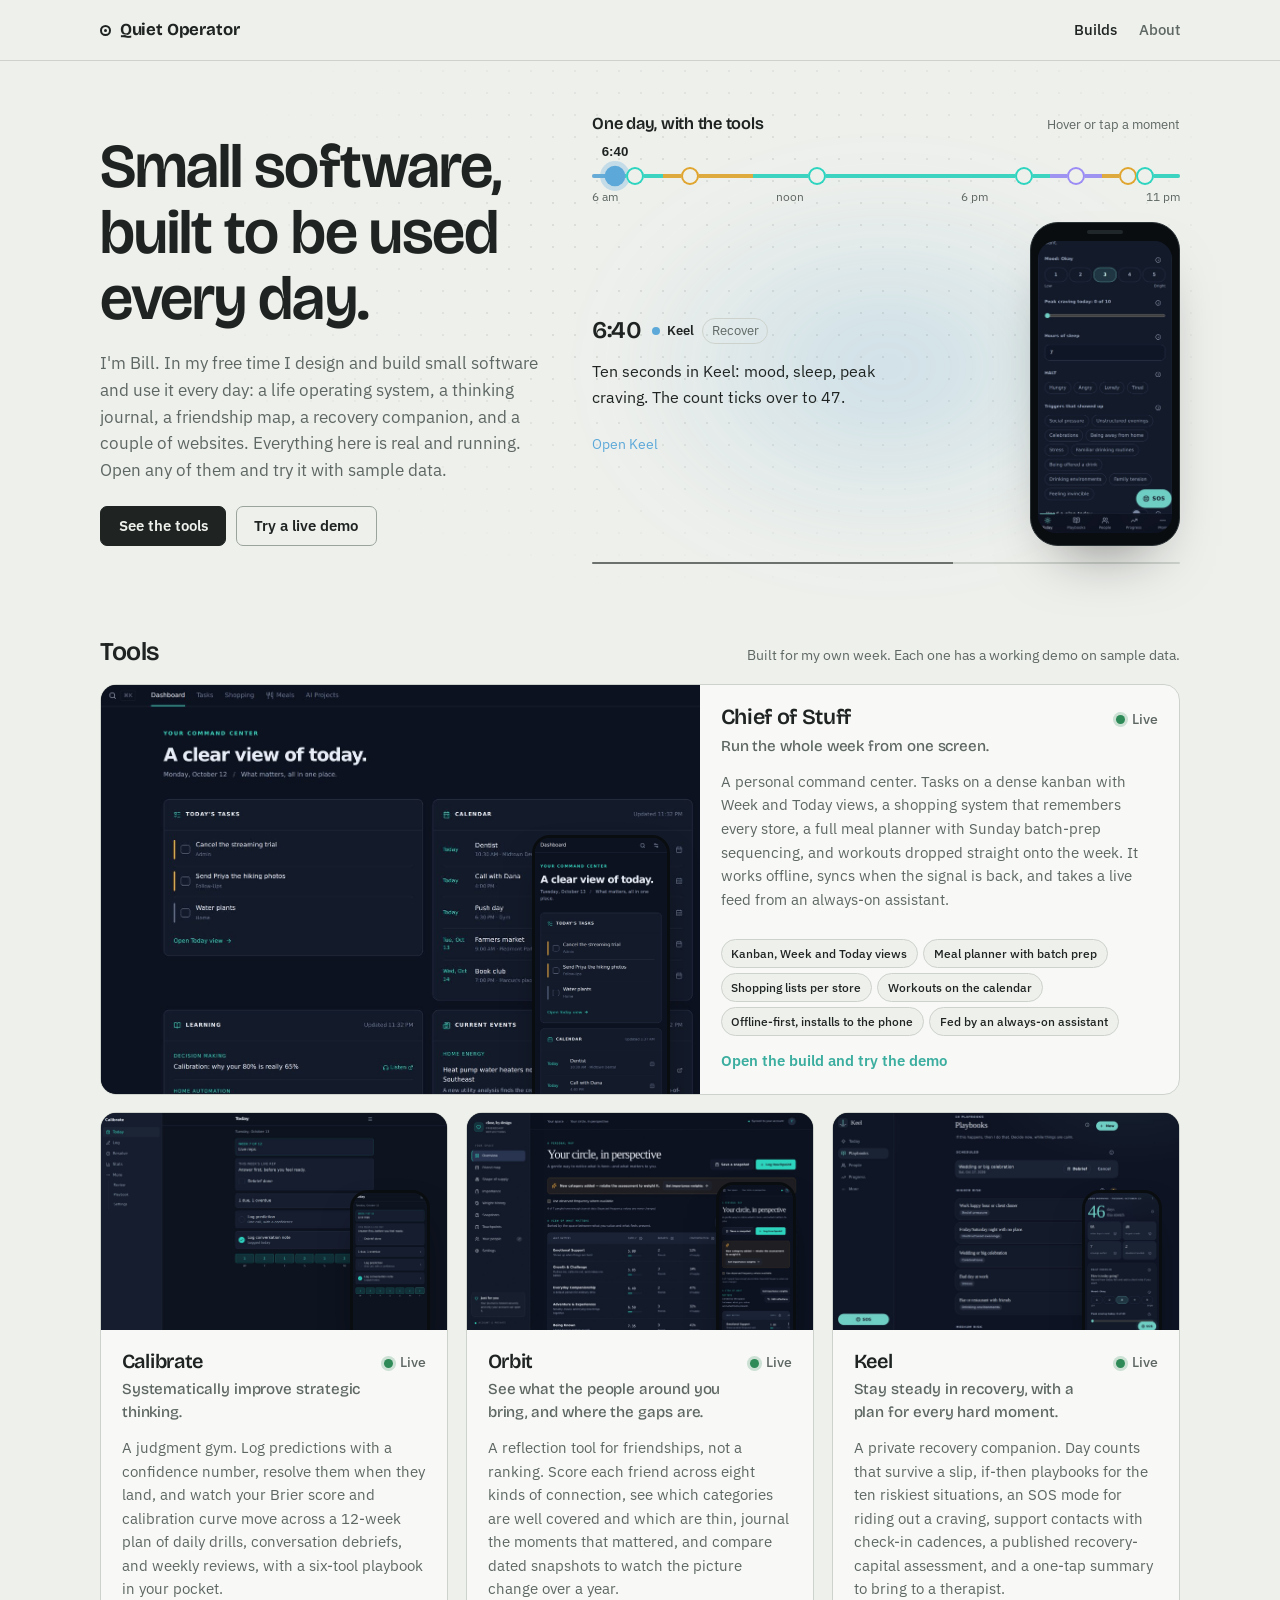
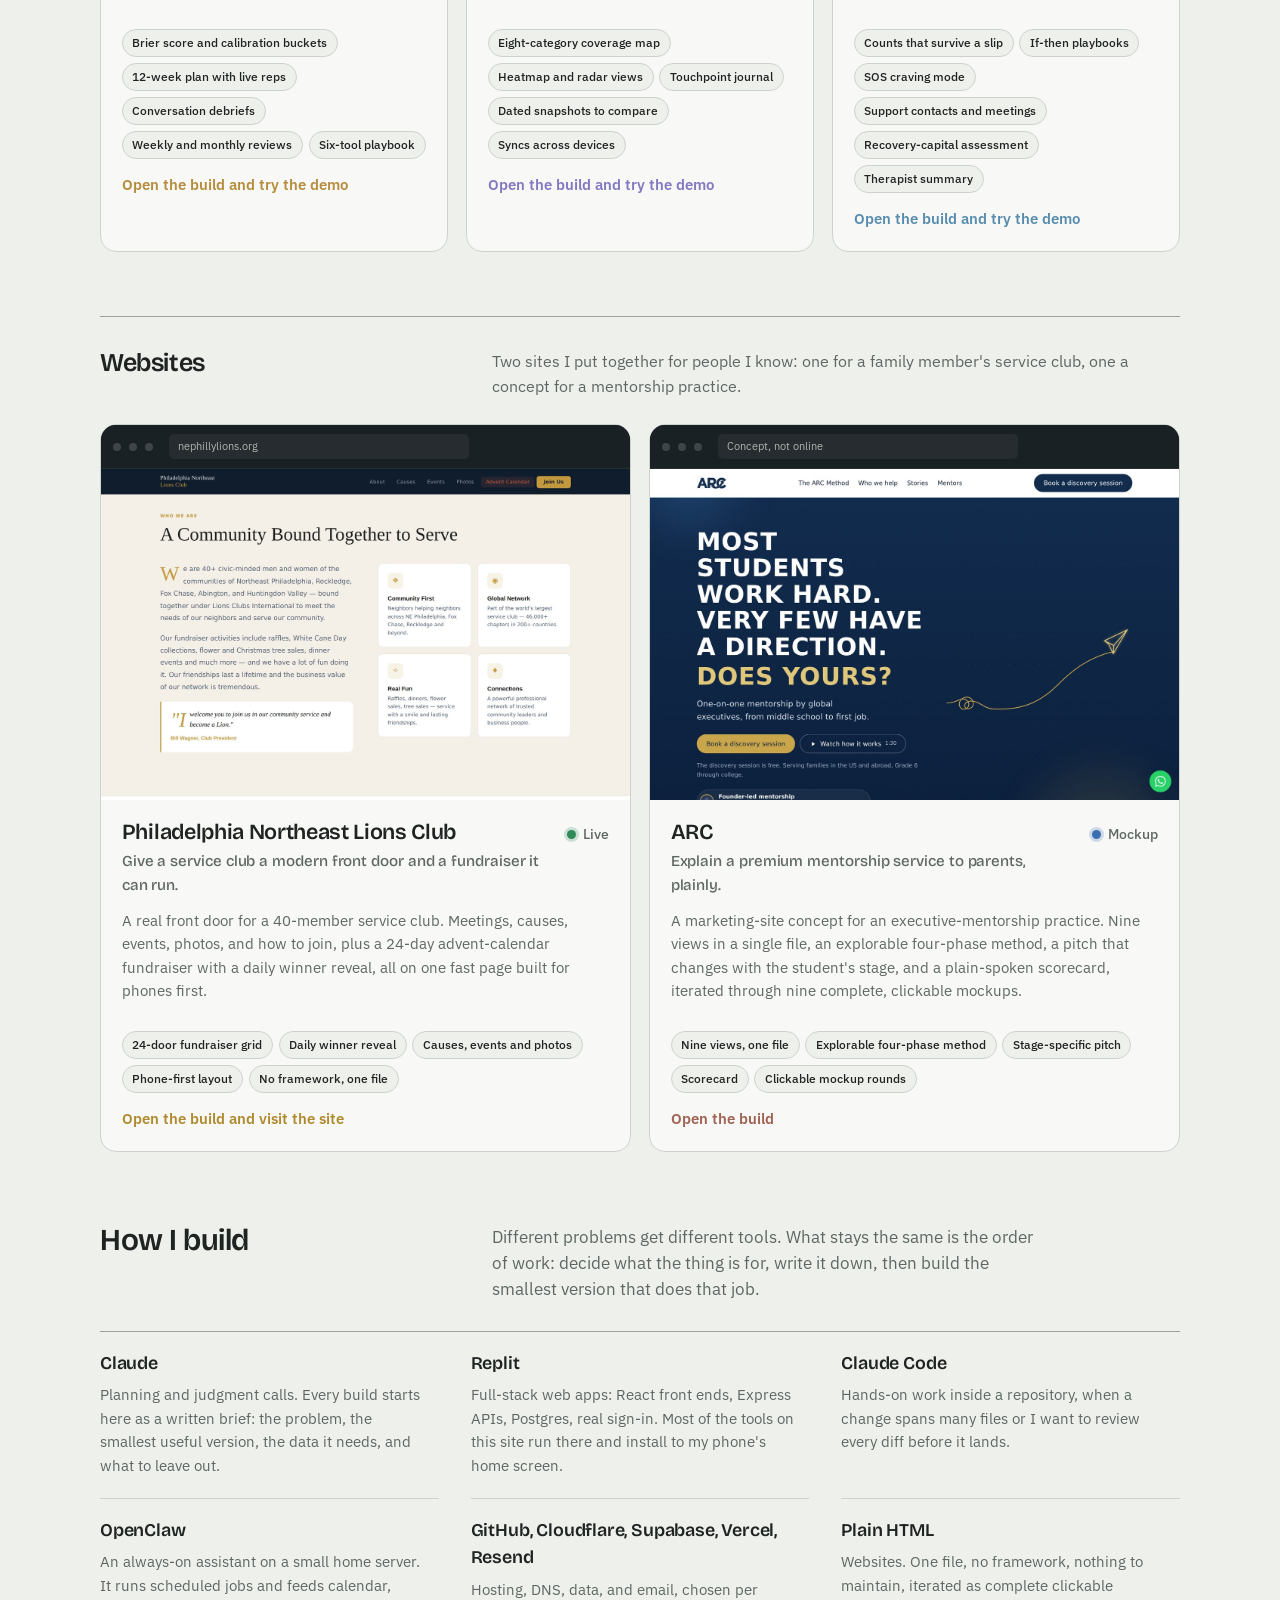
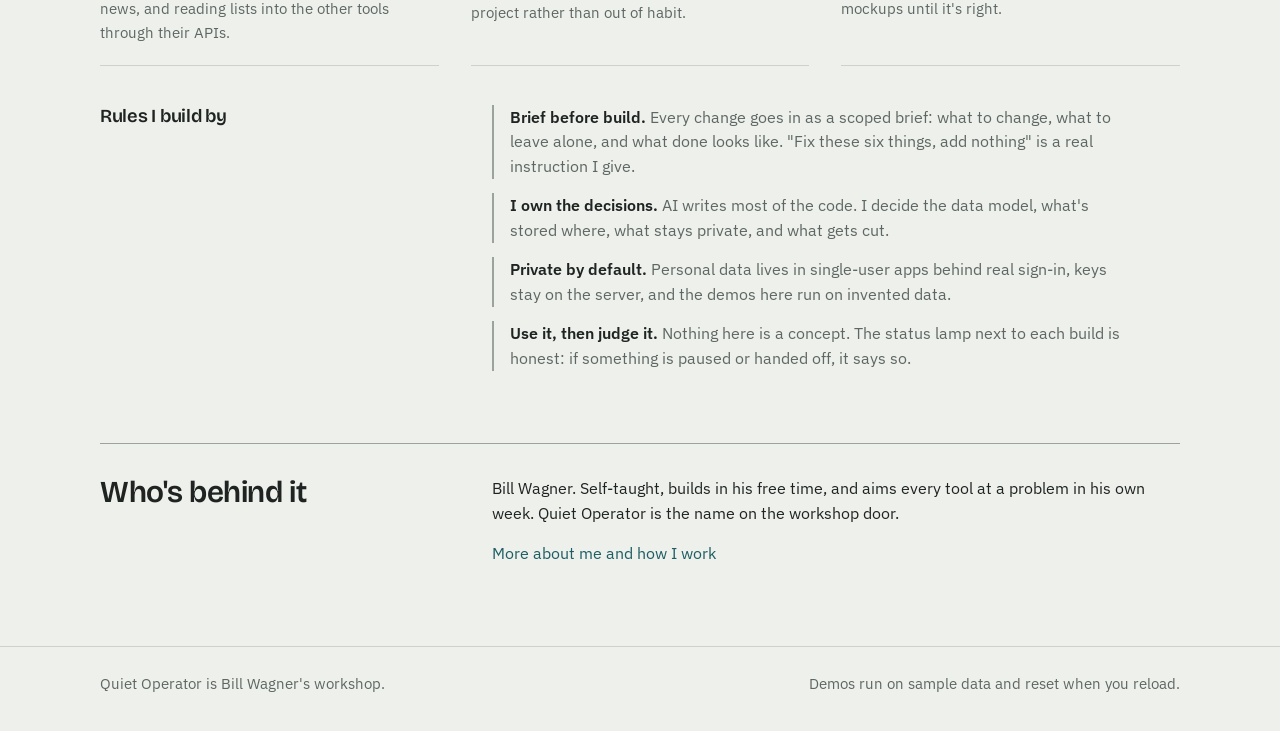
==== commit 56ee50f0: "Add files via upload" ====
--- a/index.html
+++ b/index.html
@@ -185,7 +185,20 @@
   .caps li { font-size: .78rem; font-weight: 500; color: var(--ink); border: 1px solid var(--line); background: var(--bg); border-radius: 999px; padding: .22rem .6rem; }
   .card .open { font-weight: 600; font-size: .92rem; color: var(--accent-ink-text, var(--accent)); margin-top: .2rem; filter: saturate(.8) brightness(.85); }
   .card:hover .open { text-decoration: underline; text-underline-offset: 3px; }
-  @media (max-width: 860px) { .grid { grid-template-columns: 1fr; } .card.wide { grid-template-columns: 1fr; } .card.wide .card-media { aspect-ratio: 16 / 10; min-height: 0; } .grid-head { flex-direction: column; align-items: flex-start; gap: .2rem; } }
+  .grid.tools { grid-template-columns: repeat(3, 1fr); }
+  .grid.tools .card:not(.wide) .card-top h3 { font-size: 1.25rem; }
+  /* websites: a separate section with browser-framed cards */
+  .sites { margin-top: 4rem; padding-top: 2rem; border-top: 1px solid var(--line-strong); }
+  .sites-head { display: grid; grid-template-columns: 1fr 2fr; gap: .8rem 3rem; align-items: start; margin-bottom: 1.6rem; }
+  .sites-head h2 { font-size: clamp(1.3rem, 2.2vw, 1.6rem); }
+  .sites-head p { color: var(--muted); margin: 0; }
+  .card.site .card-media { display: grid; grid-template-rows: auto 1fr; aspect-ratio: auto; }
+  .card.site .card-media .bar { display: flex; align-items: center; gap: 8px; padding: 9px 12px; background: var(--frame-bar); border-bottom: 1px solid rgba(255,255,255,.06); }
+  .card.site .card-media .bar i { width: 8px; height: 8px; border-radius: 50%; background: rgba(255,255,255,.16); }
+  .card.site .card-media .bar .url { margin-left: 8px; flex: 1; max-width: 300px; font-size: 11px; color: var(--frame-ink); background: rgba(255,255,255,.05); border-radius: 5px; padding: 4px 9px; white-space: nowrap; overflow: hidden; text-overflow: ellipsis; }
+  .card.site .card-media .view { position: relative; aspect-ratio: 16 / 10; overflow: hidden; }
+  @media (max-width: 760px) { .sites-head { grid-template-columns: 1fr; } }
+  @media (max-width: 860px) { .grid, .grid.tools { grid-template-columns: 1fr; } .card.wide { grid-template-columns: 1fr; } .card.wide .card-media { aspect-ratio: 16 / 10; min-height: 0; } .grid-head { flex-direction: column; align-items: flex-start; gap: .2rem; } }
 
   /* ---------- home: how I build ---------- */
   .how { margin-top: 4.5rem; }
@@ -420,7 +433,7 @@
     hood: "A single-user web app built in Replit, installed as a PWA. It has no analytics or outside scripts, a rate-limited PIN on top of sign-in, and an export that never includes security data. The design decisions were made deliberately: a slip resets the streak but keeps cumulative statistics, and the app is intentionally not connected to any other tool in this collection. The demo uses invented sample data throughout.",
   },
   {
-    slug: "lions", goal: "Give a service club a modern front door and a fundraiser it can run.", name: "Philadelphia Northeast Lions Club", status: "live", tile: "#D9A21B",
+    slug: "lions", kind: "site", goal: "Give a service club a modern front door and a fundraiser it can run.", name: "Philadelphia Northeast Lions Club", status: "live", tile: "#D9A21B",
     one: "A real front door for a 40-member service club. Meetings, causes, events, photos, and how to join, plus a 24-day advent-calendar fundraiser with a daily winner reveal, all on one fast page built for phones first.",
     caps: ["24-door fundraiser grid", "Daily winner reveal", "Causes, events and photos", "Phone-first layout", "No framework, one file"],
     stack: ["Static HTML", "Single page", "Custom domain"], builtWith: "Claude, iterated as mockups", demo: null, live: "https://nephillylions.org", hero: "img/lions/hero.jpg", heroPhone: "img/lions/m-about.jpg",
@@ -436,7 +449,7 @@
     hood: "One static HTML file with its own CSS and a little JavaScript for the calendar grid and filters. No framework, no build step, nothing to maintain. Designed as a series of numbered mockups reviewed with the club before it went live.",
   },
   {
-    slug: "arc", goal: "Explain a premium mentorship service to parents, plainly.", name: "ARC", status: "mockup", tile: "#C9705A",
+    slug: "arc", kind: "site", goal: "Explain a premium mentorship service to parents, plainly.", name: "ARC", status: "mockup", tile: "#C9705A",
     one: "A marketing-site concept for an executive-mentorship practice. Nine views in a single file, an explorable four-phase method, a pitch that changes with the student's stage, and a plain-spoken scorecard, iterated through nine complete, clickable mockups.",
     caps: ["Nine views, one file", "Explorable four-phase method", "Stage-specific pitch", "Scorecard", "Clickable mockup rounds"],
     stack: ["Static HTML", "Nine views, one file", "Embedded images"], builtWith: "Claude, nine mockup rounds", demo: null, live: null, hero: "img/arc/hero.jpg", heroPhone: "img/arc/m-home.jpg",
@@ -472,18 +485,28 @@
 
 function renderHome() {
   document.title = "Quiet Operator";
-  const cards = BUILDS.map((b, k) => `
-    <a class="card reveal${k === 0 ? " wide" : ""}" style="--accent:${esc(b.tile || "#2DD4BF")};--i:${k + 4}" href="#/builds/${b.slug}">
-      <div class="card-media">
-        ${b.hero ? `<img class="shot" src="${esc(b.hero)}" alt="" loading="lazy">` : `<div class="tilebg"><b>${esc(initials(b.name))}</b></div>`}
-        ${b.heroPhone ? `<img class="shot-p" src="${esc(b.heroPhone)}" alt="" loading="lazy">` : ""}
-      </div>
+  const TOOLS = BUILDS.filter((b) => b.kind !== "site"), SITES = BUILDS.filter((b) => b.kind === "site");
+  const body = (b) => `
       <div class="card-body">
         <div class="card-top"><div><h3>${esc(b.name)}</h3>${b.goal ? `<p class="goal">${esc(b.goal)}</p>` : ""}</div>${lamp(b.status)}</div>
         <p>${esc(b.one)}</p>
         ${b.caps ? `<ul class="caps">${b.caps.map((c) => `<li>${esc(c)}</li>`).join("")}</ul>` : ""}
         <span class="open">${b.demo ? "Open the build and try the demo" : b.live ? "Open the build and visit the site" : "Open the build"}</span>
-      </div>
+      </div>`;
+  const shot = (b) => b.hero ? `<img class="shot" src="${esc(b.hero)}" alt="" loading="lazy">` : `<div class="tilebg"><b>${esc(initials(b.name))}</b></div>`;
+  const cards = TOOLS.map((b, k) => `
+    <a class="card reveal${k === 0 ? " wide" : ""}" style="--accent:${esc(b.tile || "#2DD4BF")};--i:${k + 4}" href="#/builds/${b.slug}">
+      <div class="card-media">
+        ${shot(b)}
+        ${b.heroPhone ? `<img class="shot-p" src="${esc(b.heroPhone)}" alt="" loading="lazy">` : ""}
+      </div>${body(b)}
+    </a>`).join("");
+  const siteCards = SITES.map((b, k) => `
+    <a class="card site reveal" style="--accent:${esc(b.tile || "#2DD4BF")};--i:${k + 10}" href="#/builds/${b.slug}">
+      <div class="card-media">
+        <div class="bar"><i></i><i></i><i></i><span class="url">${esc(b.live ? b.live.replace(/^https?:\/\//, "") : "Concept, not online")}</span></div>
+        <div class="view">${shot(b)}</div>
+      </div>${body(b)}
     </a>`).join("");
   const tools = TOOLBOX.map(([t, c]) => `<div class="tool"><dt>${esc(t)}</dt><dd>${esc(c)}</dd></div>`).join("");
   const rules = PRINCIPLES.map(([t, c]) => `<li><b>${esc(t)}.</b> ${esc(c)}</li>`).join("");
@@ -493,7 +516,7 @@
         <h1 class="reveal" style="--i:0">${esc(SITE.headline)}</h1>
         <p class="lede reveal" style="--i:1">${esc(SITE.lede)}</p>
         <div class="cta reveal" style="--i:2">
-          <a class="btn" href="#builds">See the six builds</a>
+          <a class="btn" href="#builds">See the tools</a>
           ${PREVIEW ? `<a class="btn ghost" href="${esc(BUILDS[0].demoPreview)}" target="_blank" rel="noopener">Try a live demo</a>` : `<a class="btn ghost" href="${esc(BUILDS[0].demo)}">Try a live demo</a>`}
         </div>
       </div>
@@ -506,9 +529,13 @@
         </div>
       </div>
     </section>
-    <div class="grid-head reveal" style="--i:3" id="builds"><h2>Six builds</h2><span>Live, mockup, or paused, the lamp says which</span></div>
-    <section class="grid" aria-label="Builds">${cards}</section>
-    <section class="how reveal" style="--i:10">
+    <div class="grid-head reveal" style="--i:3" id="builds"><h2>Tools</h2><span>Built for my own week. Each one has a working demo on sample data.</span></div>
+    <section class="grid tools" aria-label="Tools">${cards}</section>
+    <section class="sites" aria-labelledby="sites-title">
+      <div class="sites-head reveal" style="--i:9"><h2 id="sites-title">Websites</h2><p>Two sites I put together for people I know: one for a family member's service club, one a concept for a mentorship practice.</p></div>
+      <div class="grid">${siteCards}</div>
+    </section>
+    <section class="how reveal" style="--i:12">
       <div class="how-head">
         <h2>How I build</h2>
         <p>Different problems get different tools. What stays the same is the order of work: decide what the thing is for, write it down, then build the smallest version that does that job.</p>
@@ -516,7 +543,7 @@
       <dl class="toolbox">${tools}</dl>
       <div class="rules"><h3>Rules I build by</h3><ul>${rules}</ul></div>
     </section>
-    <section class="about-teaser reveal" style="--i:11">
+    <section class="about-teaser reveal" style="--i:13">
       <h2>Who's behind it</h2>
       <div>
         <p>Bill Wagner. Self-taught, builds in his free time, and aims every tool at a problem in his own week. Quiet Operator is the name on the workshop door.</p>
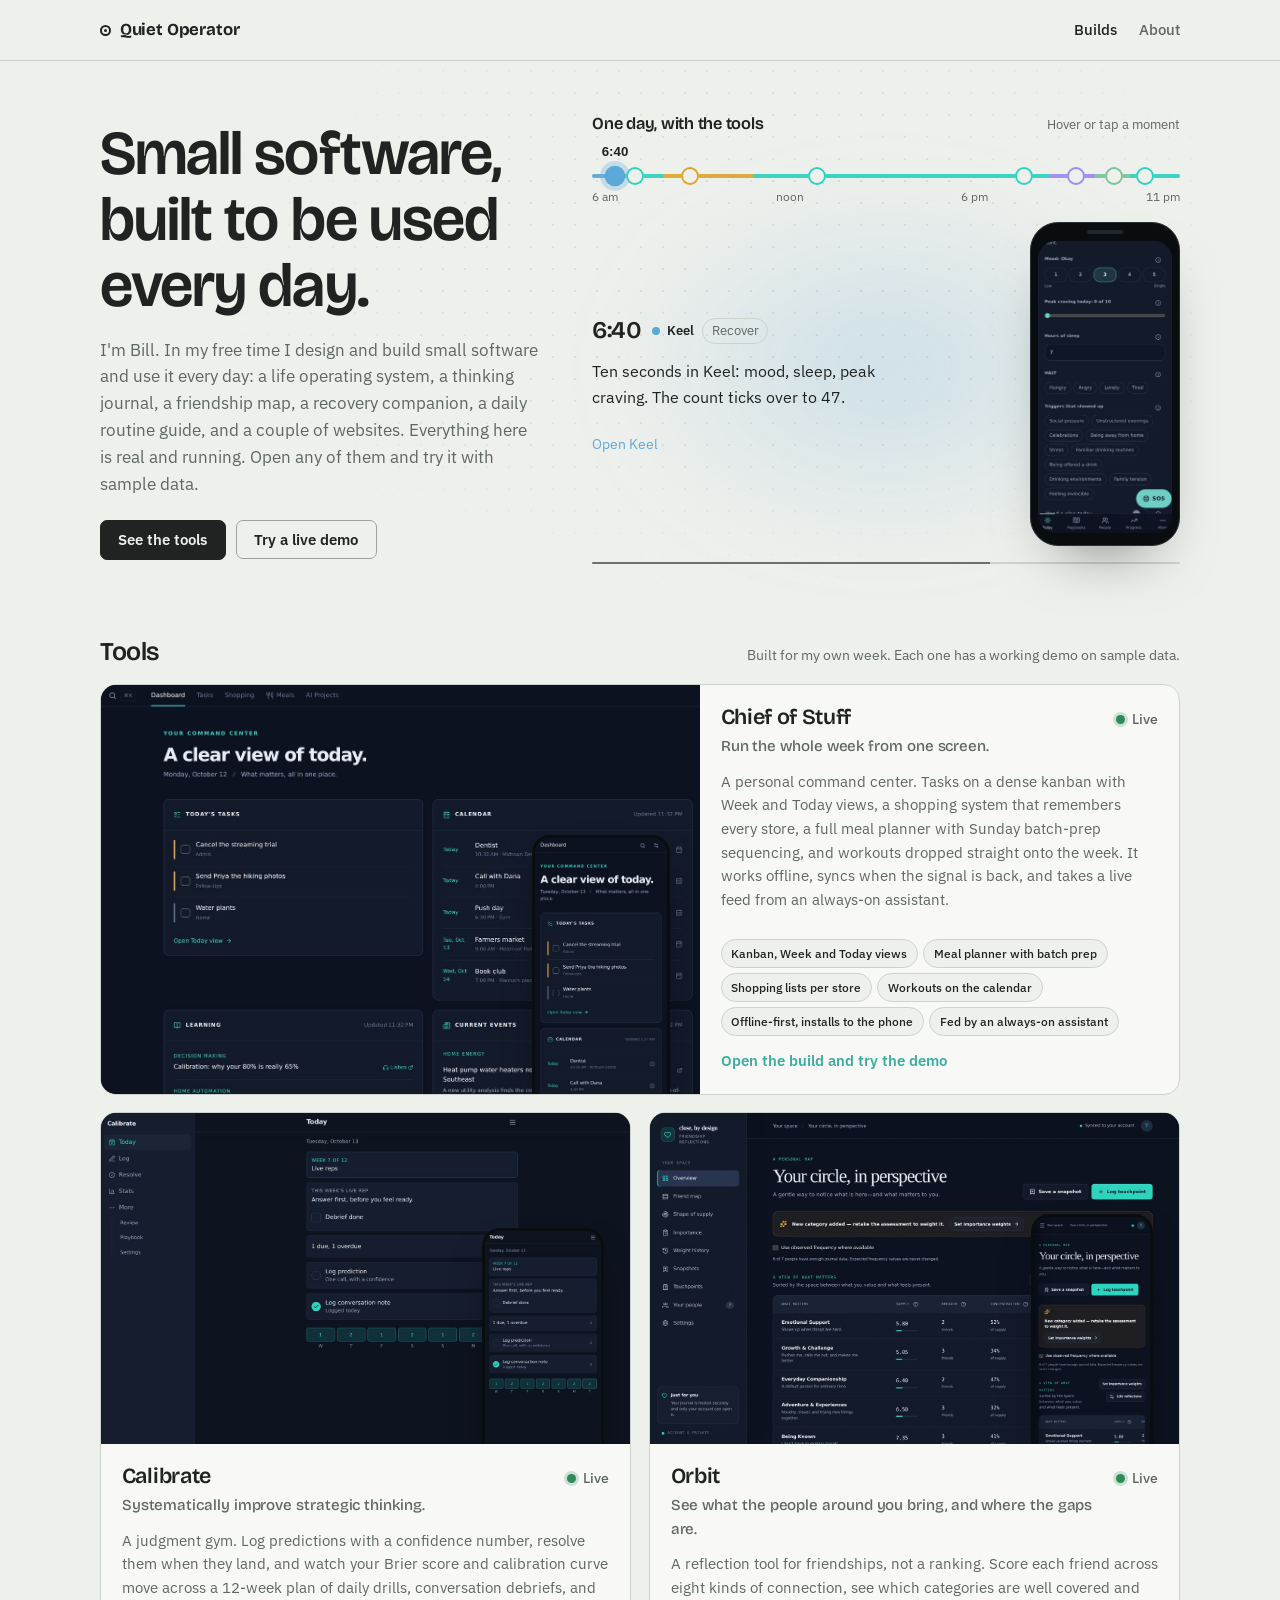
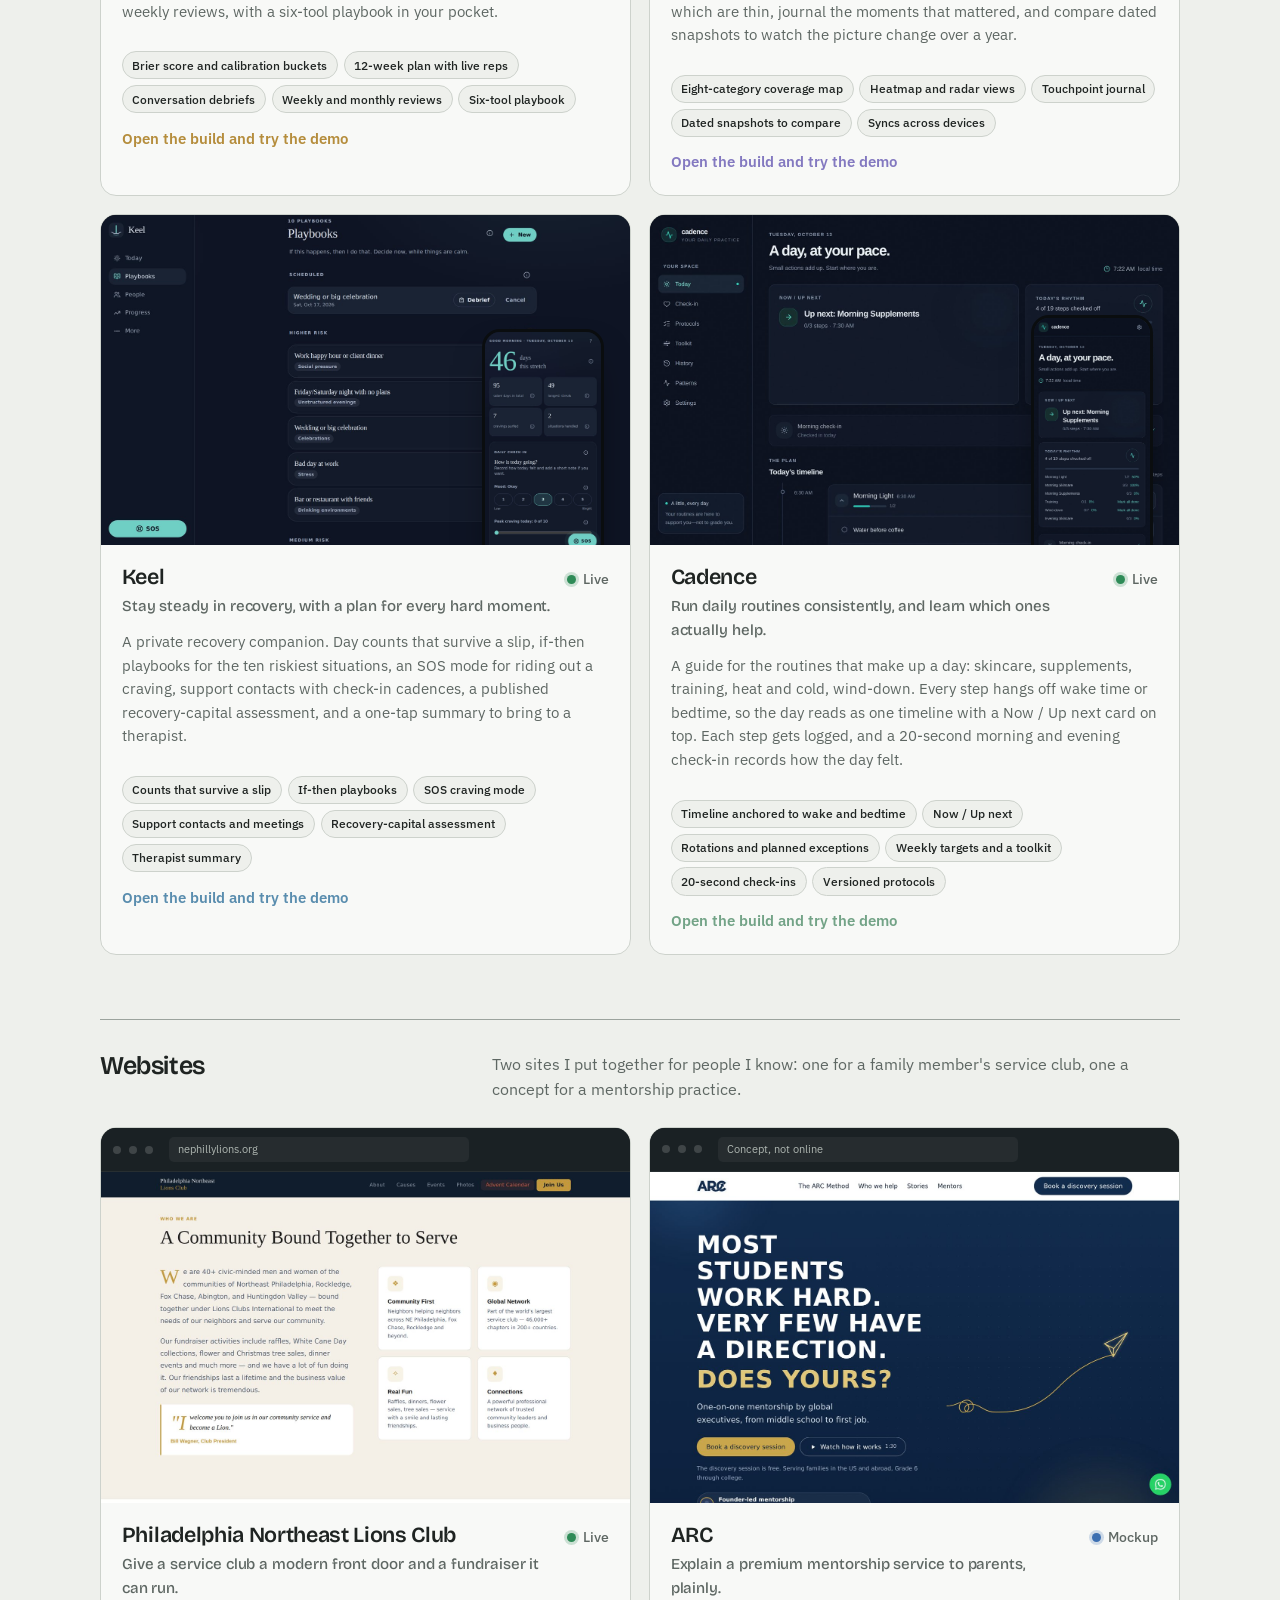
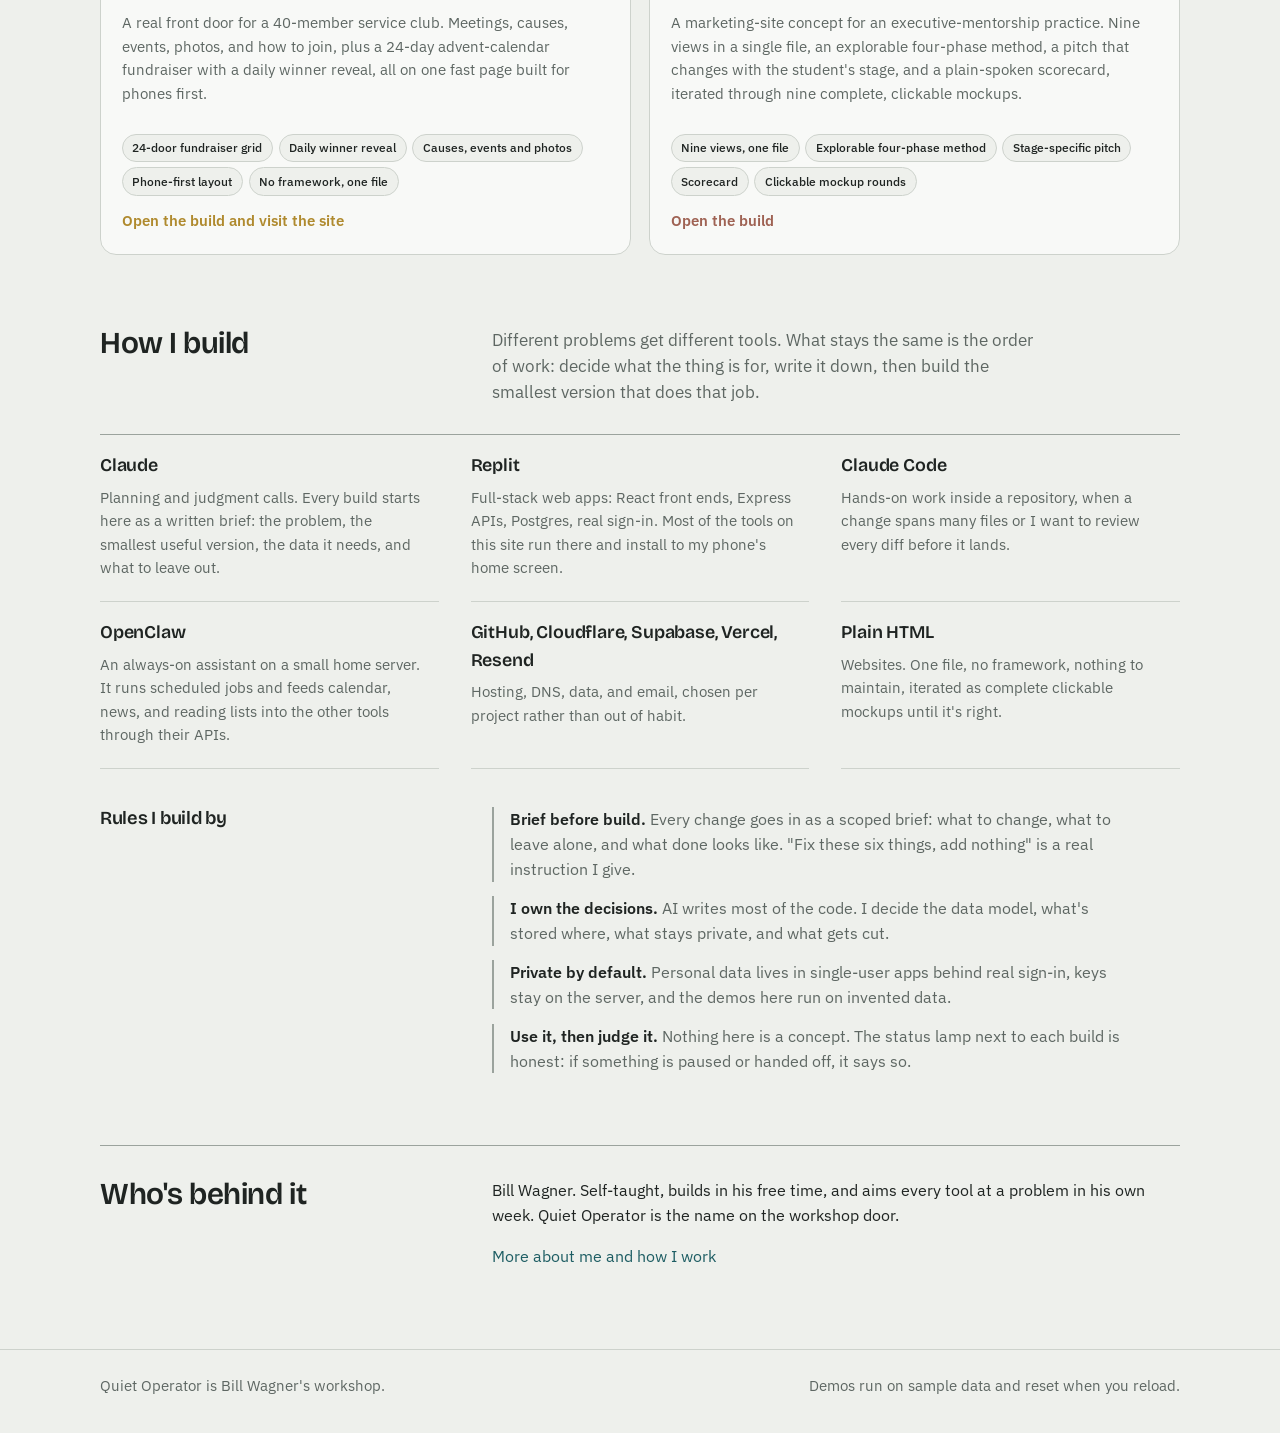
==== commit 5aca8d7c: "Add files via upload" ====
--- a/index.html
+++ b/index.html
@@ -185,8 +185,6 @@
   .caps li { font-size: .78rem; font-weight: 500; color: var(--ink); border: 1px solid var(--line); background: var(--bg); border-radius: 999px; padding: .22rem .6rem; }
   .card .open { font-weight: 600; font-size: .92rem; color: var(--accent-ink-text, var(--accent)); margin-top: .2rem; filter: saturate(.8) brightness(.85); }
   .card:hover .open { text-decoration: underline; text-underline-offset: 3px; }
-  .grid.tools { grid-template-columns: repeat(3, 1fr); }
-  .grid.tools .card:not(.wide) .card-top h3 { font-size: 1.25rem; }
   /* websites: a separate section with browser-framed cards */
   .sites { margin-top: 4rem; padding-top: 2rem; border-top: 1px solid var(--line-strong); }
   .sites-head { display: grid; grid-template-columns: 1fr 2fr; gap: .8rem 3rem; align-items: start; margin-bottom: 1.6rem; }
@@ -338,7 +336,7 @@
    ===================================================================== */
 const SITE = {
   headline: "Small software, built to be used every day.",
-  lede: "I'm Bill. In my free time I design and build small software and use it every day: a life operating system, a thinking journal, a friendship map, a recovery companion, and a couple of websites. Everything here is real and running. Open any of them and try it with sample data.",
+  lede: "I'm Bill. In my free time I design and build small software and use it every day: a life operating system, a thinking journal, a friendship map, a recovery companion, a daily routine guide, and a couple of websites. Everything here is real and running. Open any of them and try it with sample data.",
   day: [
     { t: "6:40", h: 6.67, app: "keel", area: "Recover", text: "Ten seconds in Keel: mood, sleep, peak craving. The count ticks over to 47.", shot: "img/keel/m-checkin.jpg" },
     { t: "7:15", h: 7.25, app: "chief-of-stuff", area: "Plan", text: "Chief of Stuff's dashboard: today's tasks, tonight's dinner, the calendar, and the overnight news brief the assistant pulled in.", shot: "img/chief-of-stuff/m-dashboard.jpg" },
@@ -346,7 +344,7 @@
     { t: "12:30", h: 12.5, app: "chief-of-stuff", area: "Eat", text: "Shop mode at the store: the list the meal plan sent over, big checkboxes, one hand free.", shot: "img/chief-of-stuff/m-shopmode.jpg" },
     { t: "18:30", h: 18.5, app: "chief-of-stuff", area: "Move", text: "Push day, dropped onto the week last Sunday. It was already on the calendar.", shot: "img/chief-of-stuff/m-week.jpg" },
     { t: "20:00", h: 20, app: "orbit", area: "Connect", text: "Dinner with Priya. Thirty seconds to log the touchpoint in Orbit: looked forward to it, left with more energy.", shot: "img/orbit/m-touchpoints.jpg" },
-    { t: "21:30", h: 21.5, app: "calibrate", area: "Think", text: "The 9:00 prediction resolved: right, and the process was sound. The calibration curve moves a hair.", shot: "img/calibrate/m-score.jpg" },
+    { t: "21:05", h: 21.08, app: "cadence", area: "Rest", text: "Wind-down in Cadence. Screens off is up next: kept or broken, one tap. Friday's kitchen rule is a planned exception, not a miss.", shot: "img/cadence/m-evening.jpg" },
     { t: "22:00", h: 22, app: "chief-of-stuff", area: "Plan", text: "Tomorrow's prep note is already on the meal grid: dice the onions tonight. Board cleared, phone down.", shot: "img/chief-of-stuff/m-meals.jpg" },
   ],
 };
@@ -433,6 +431,23 @@
     hood: "A single-user web app built in Replit, installed as a PWA. It has no analytics or outside scripts, a rate-limited PIN on top of sign-in, and an export that never includes security data. The design decisions were made deliberately: a slip resets the streak but keeps cumulative statistics, and the app is intentionally not connected to any other tool in this collection. The demo uses invented sample data throughout.",
   },
   {
+    slug: "cadence", goal: "Run daily routines consistently, and learn which ones actually help.", name: "Cadence", status: "live", tile: "#7CC49A",
+    one: "A guide for the routines that make up a day: skincare, supplements, training, heat and cold, wind-down. Every step hangs off wake time or bedtime, so the day reads as one timeline with a Now / Up next card on top. Each step gets logged, and a 20-second morning and evening check-in records how the day felt.",
+    caps: ["Timeline anchored to wake and bedtime", "Now / Up next", "Rotations and planned exceptions", "Weekly targets and a toolkit", "20-second check-ins", "Versioned protocols"],
+    stack: ["React + Vite", "Express", "Replit", "Postgres", "Installed PWA"], builtWith: "Replit, from briefs written in Claude", demo: "demo/cadence/", demoPreview: "https://claude.ai/artifact/YasFXe4wrseiBeVhrbUZQm", live: null, hero: "img/cadence/hero.jpg", heroPhone: "img/cadence/m-hero.jpg", primary: "phone",
+    why: "Routines drift. Steps get skipped, products change, and after a month it's hard to say what any of it is doing. Cadence keeps the plan in one place, makes the next step obvious, and records just enough about how the day felt to compare the two later.",
+    features: [
+      ["The day as one timeline", "Each protocol is set relative to wake time or bedtime, pinned to a clock time, or left as anytime. Change the wake time and the whole morning moves with it. Steps that happen together fold into one card with a single Mark all done.", "Today's timeline", "img/cadence/timeline.jpg", "img/cadence/m-timeline.jpg"],
+      ["Kept, broken, or excepted", "Rules like screens off or kitchen closed are logged as kept or broken, without commentary. Skincare actives rotate nightly on their own. A planned exception, like a Friday dinner out, shows on the day but doesn't count as a miss.", "Friday evening", "img/cadence/evening.jpg", "img/cadence/m-evening.jpg"],
+      ["A 20-second check-in", "Morning covers sleep, how rested, and mood. Evening covers energy, focus, mood, and stress. Five taps and an optional note.", "Evening check-in", "img/cadence/checkin.jpg", "img/cadence/m-checkin.jpg"],
+      ["Weekly targets and a toolkit", "Some things don't belong on a timeline. Sauna and cold are weekly minute targets with a session range and a timing rule: no cold within six hours after strength training. Breathing tools sit in an on-demand toolkit, one tap to log a use.", "Weekly progress", "img/cadence/targets.jpg", "img/cadence/m-targets.jpg"],
+      ["Versioned protocols", "Every edit saves a new version with a note, and each day records which version it ran, so changing a routine doesn't blur the history.", "Version history", "img/cadence/versions.jpg", "img/cadence/m-versions.jpg"],
+      ["Patterns, labeled as patterns", "One check-in rating against one protocol's completion, day by day, as a scatter plot with a correlation. It calls itself descriptive, not a conclusion, and shows no number until there are five paired days.", "Patterns", "img/cadence/patterns.jpg", "img/cadence/m-patterns.jpg"],
+    ],
+    week: "Mornings start on the Today screen: water, daylight, skincare, supplements with breakfast, a check-in. Training appears on the days it's scheduled. In the evening the screen moves to the wind-down: screens off, lights down, the skincare rotation, reading, lights out. Sauna and cold sessions get logged when they happen and the week's progress fills in.",
+    hood: "A single-user web app built in Replit and installed as a PWA. React and Vite on the front, Express and a Postgres key-value table behind it, with typed API hooks generated from an OpenAPI spec. Each day stores a snapshot of its plan, so history stays accurate after protocols change. A key-protected endpoint returns today's plan for a future card on the Chief of Stuff dashboard. Next, after about a month of data: next-morning effects, whether tonight's routine shows up in tomorrow's check-in. The demo runs the app's own scheduling logic in the browser against invented sample data.",
+  },
+  {
     slug: "lions", kind: "site", goal: "Give a service club a modern front door and a fundraiser it can run.", name: "Philadelphia Northeast Lions Club", status: "live", tile: "#D9A21B",
     one: "A real front door for a 40-member service club. Meetings, causes, events, photos, and how to join, plus a 24-day advent-calendar fundraiser with a daily winner reveal, all on one fast page built for phones first.",
     caps: ["24-door fundraiser grid", "Daily winner reveal", "Causes, events and photos", "Phone-first layout", "No framework, one file"],
